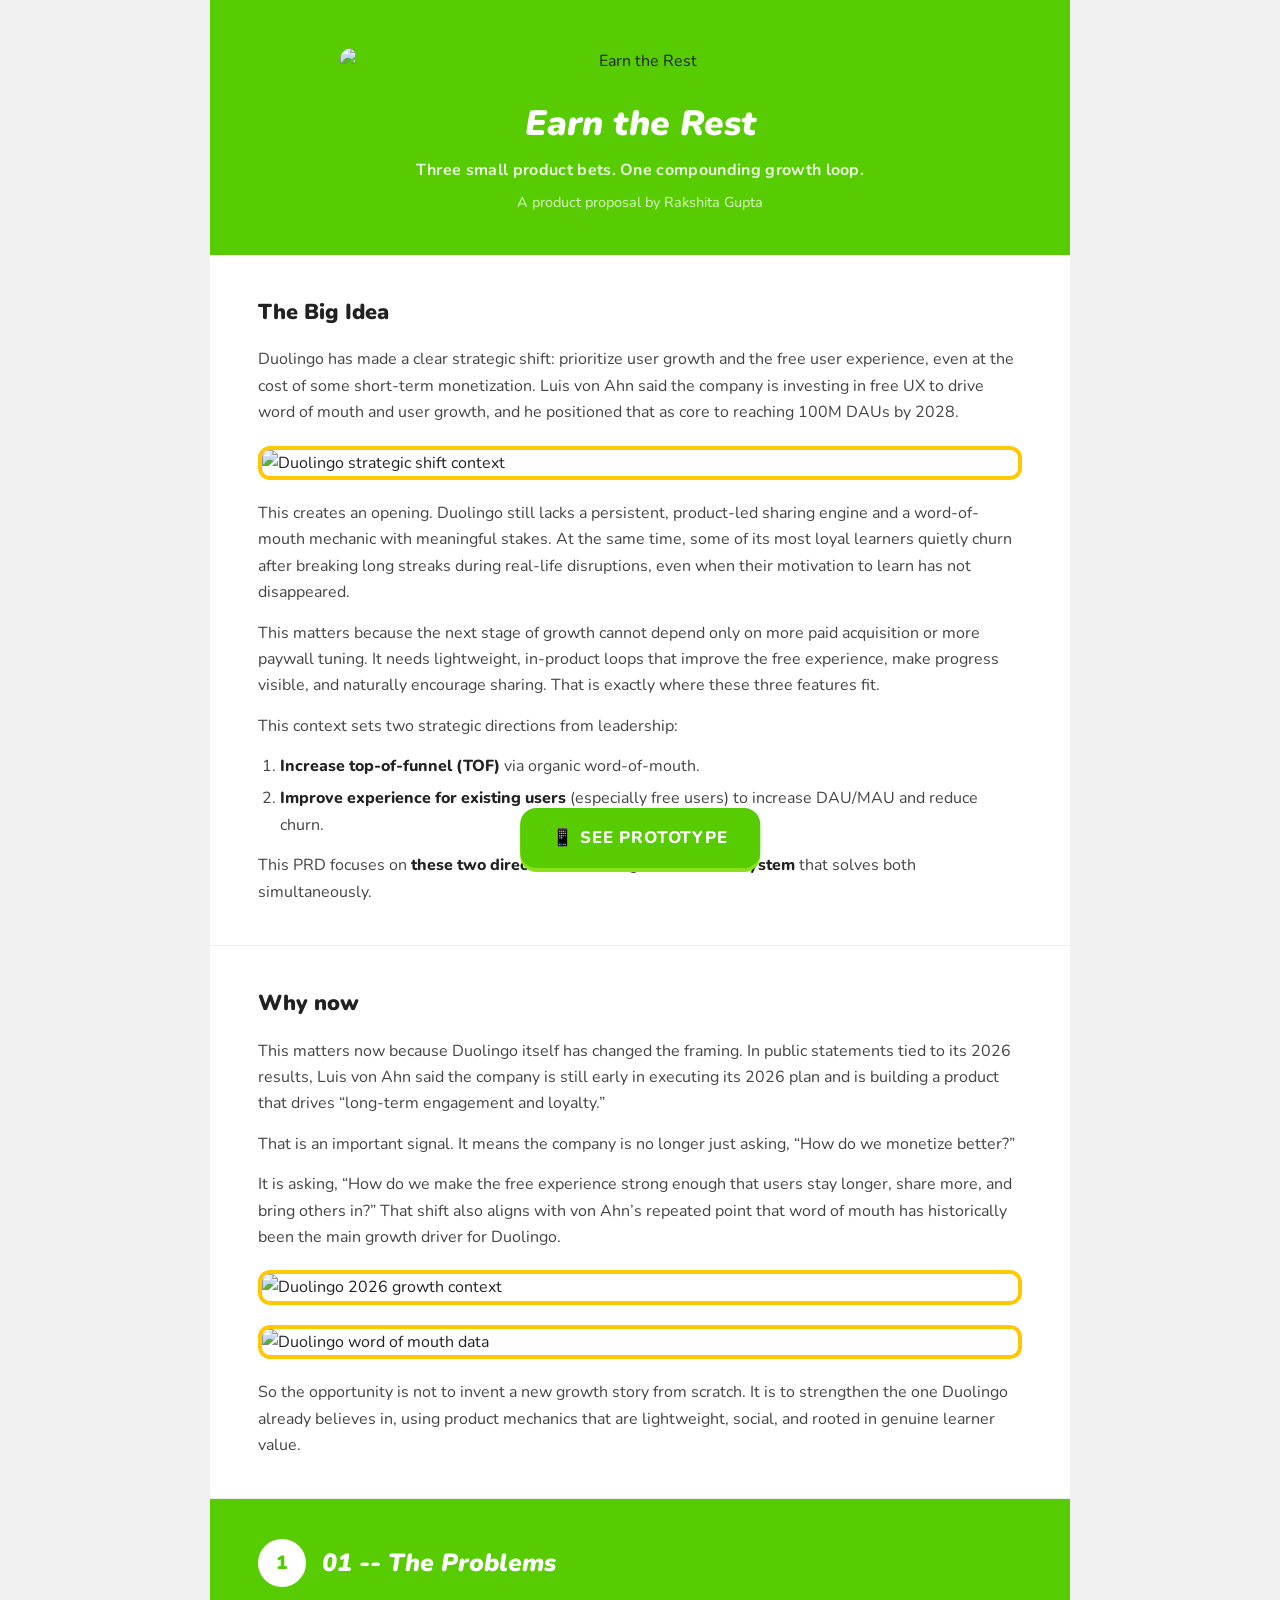
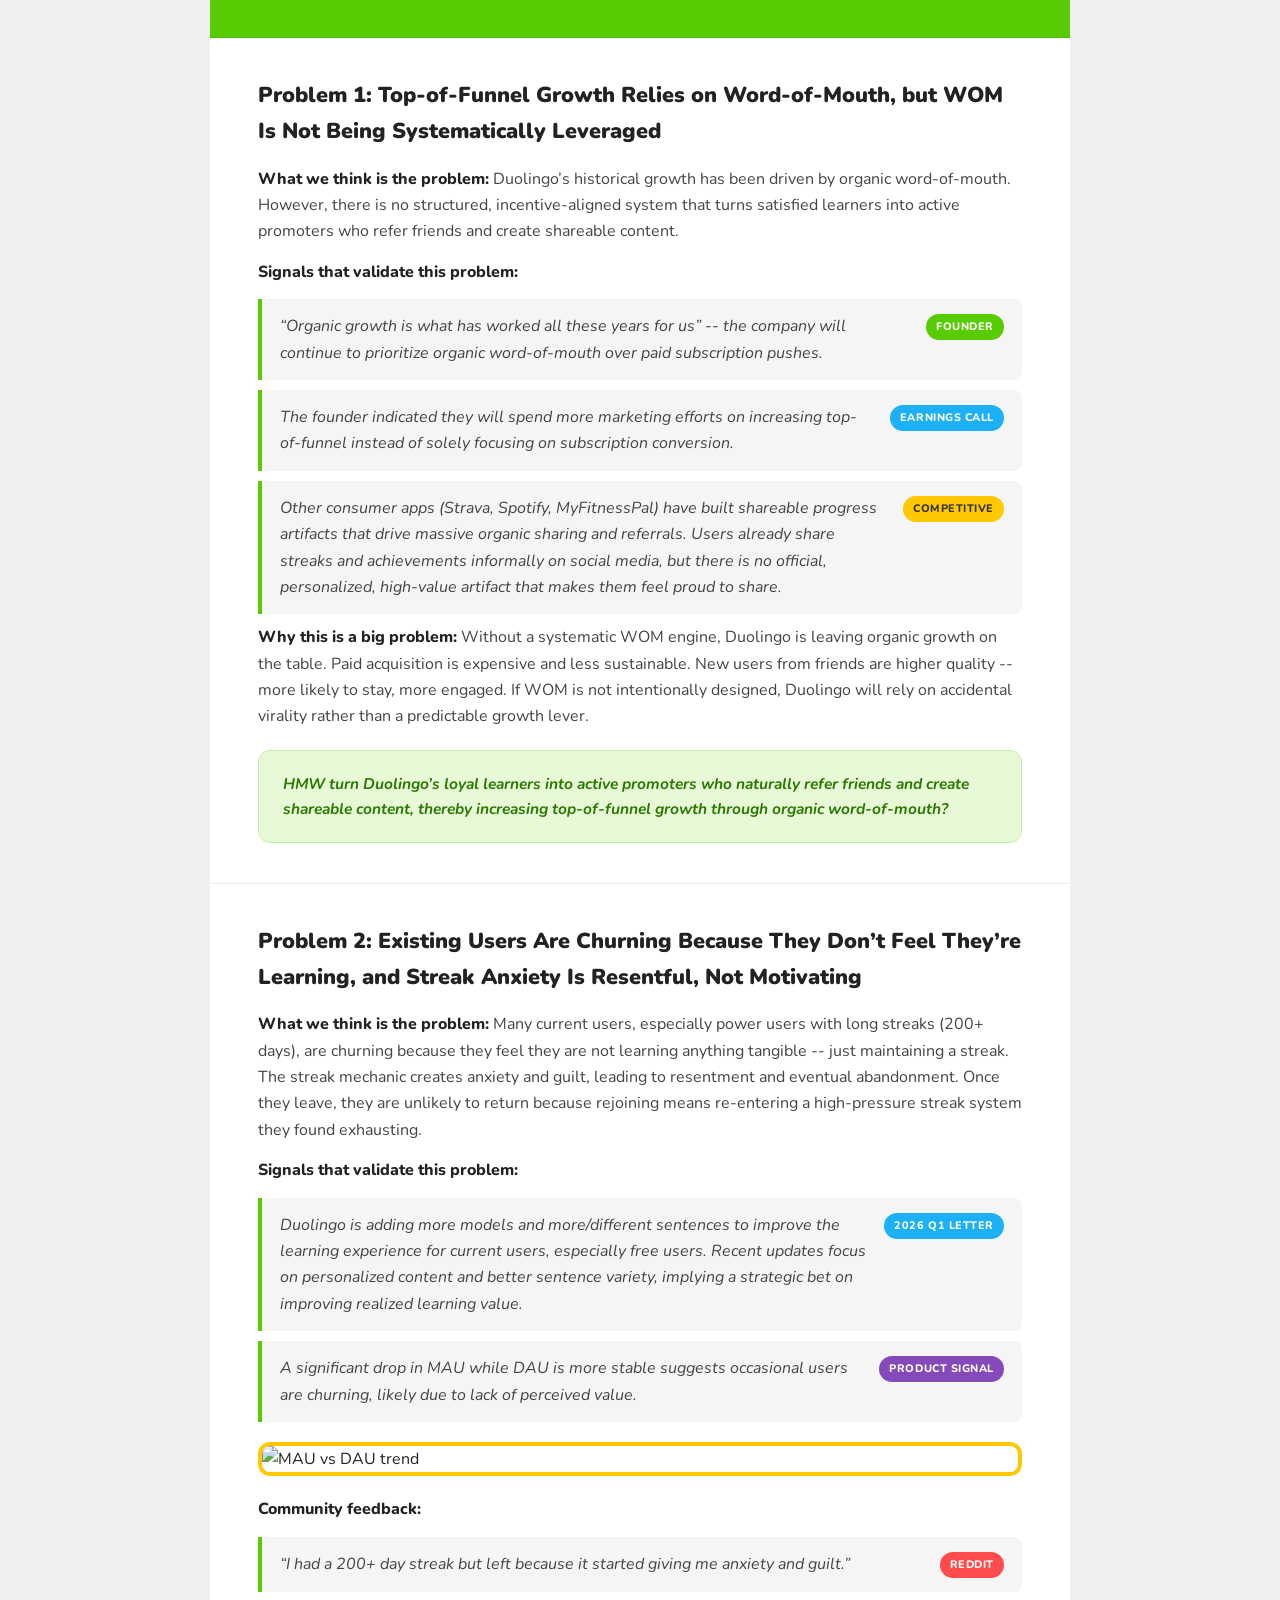
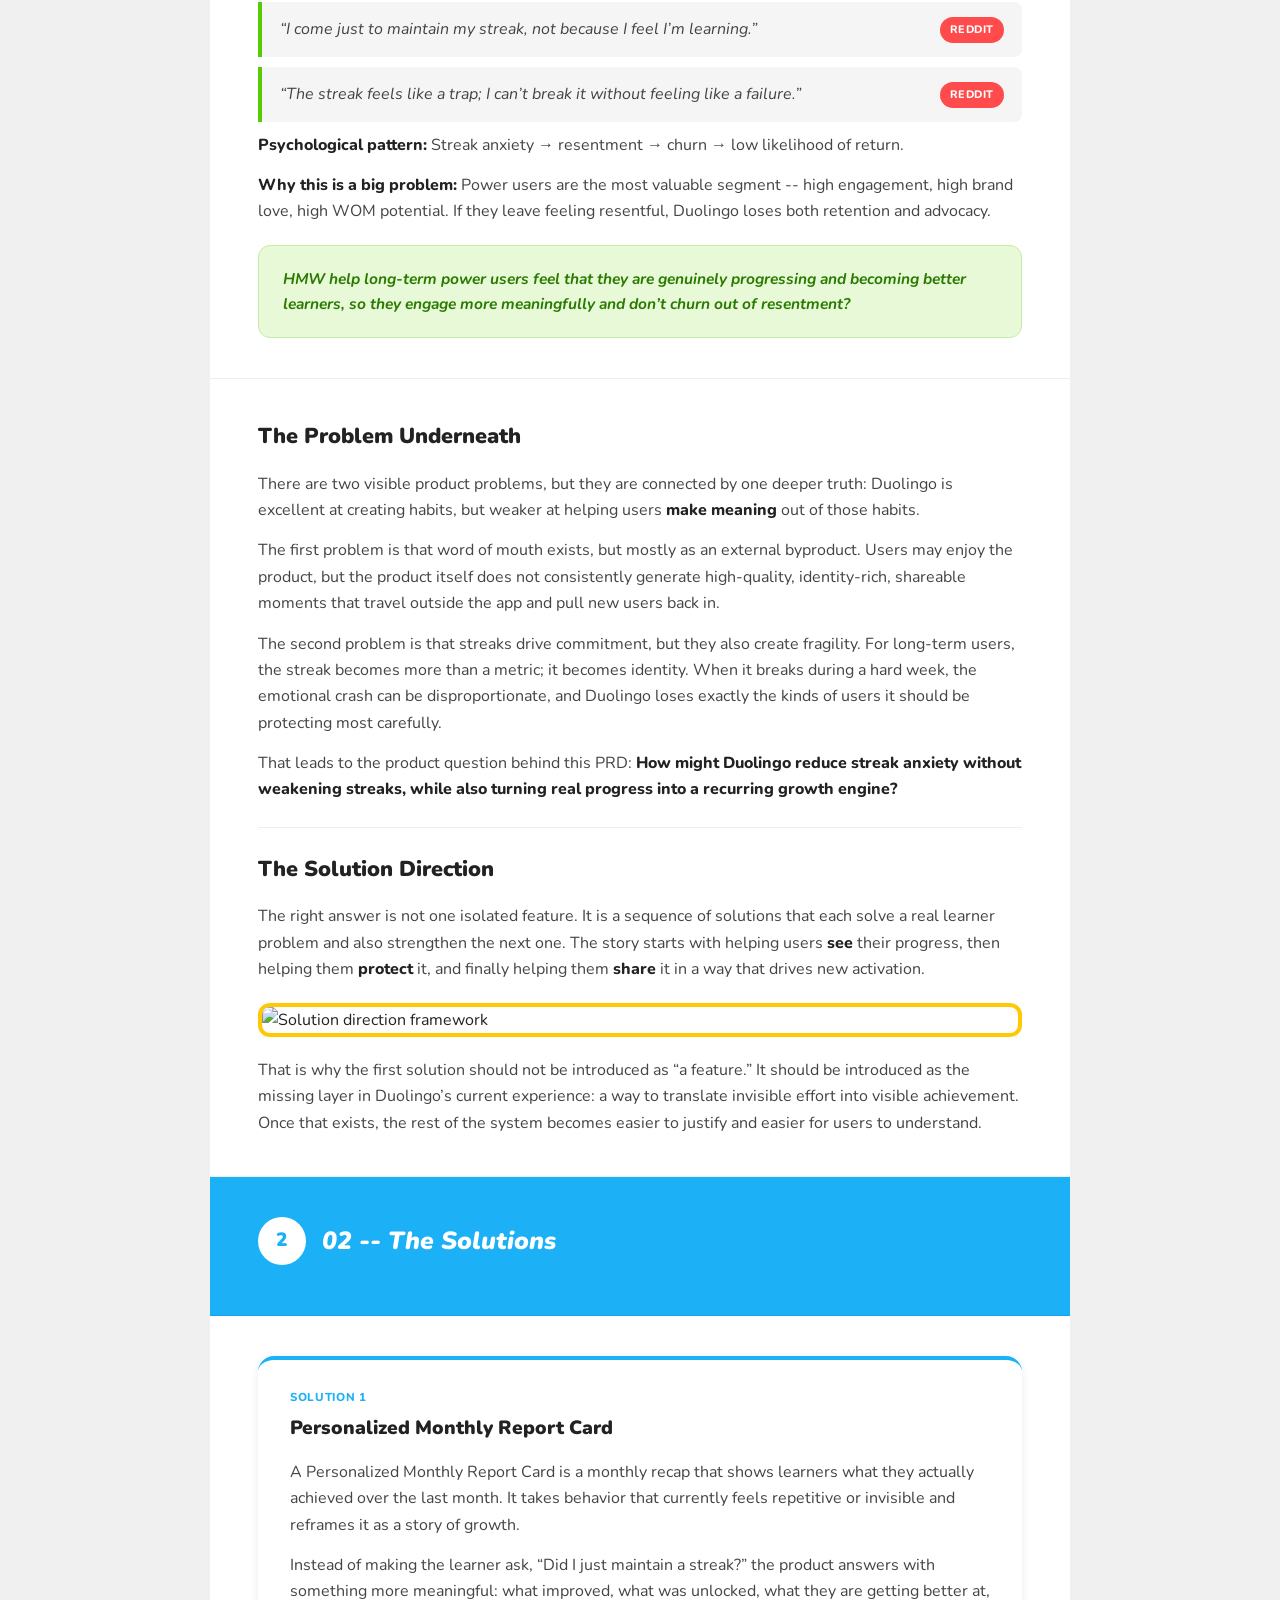
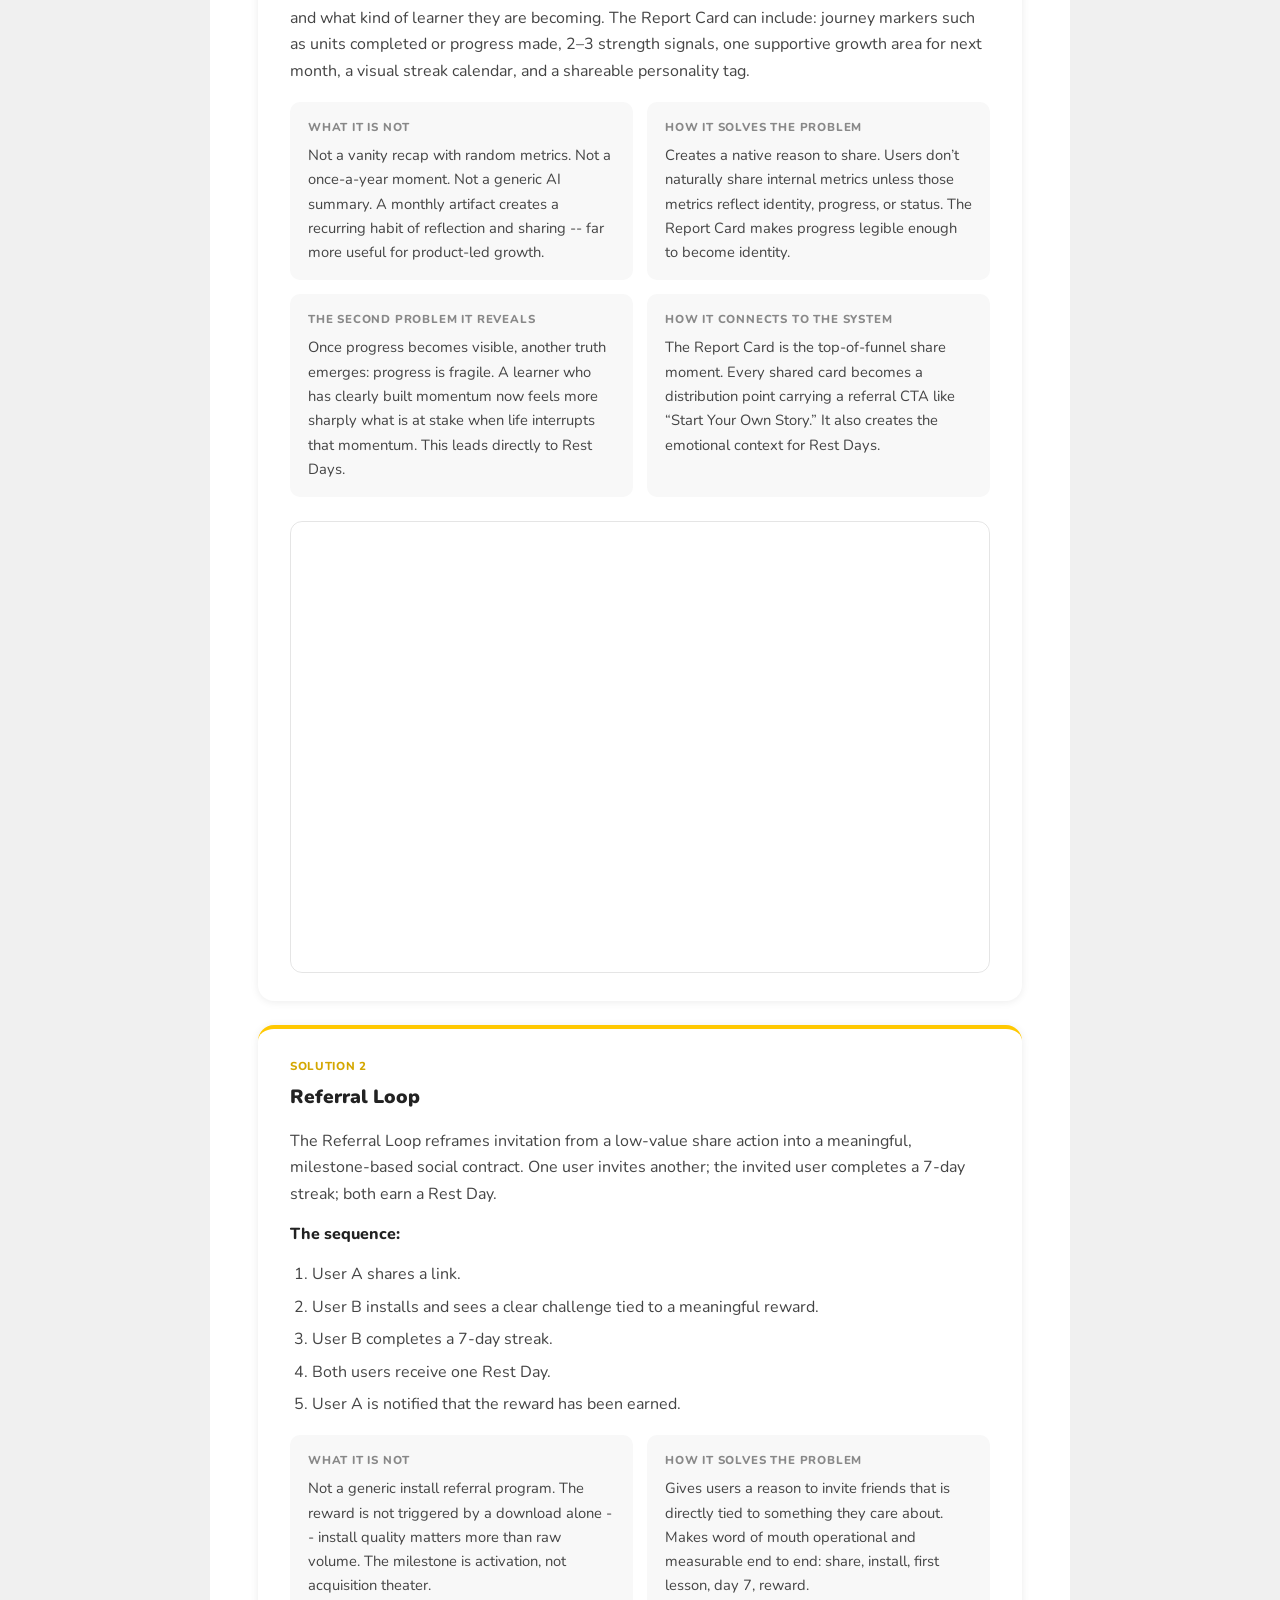
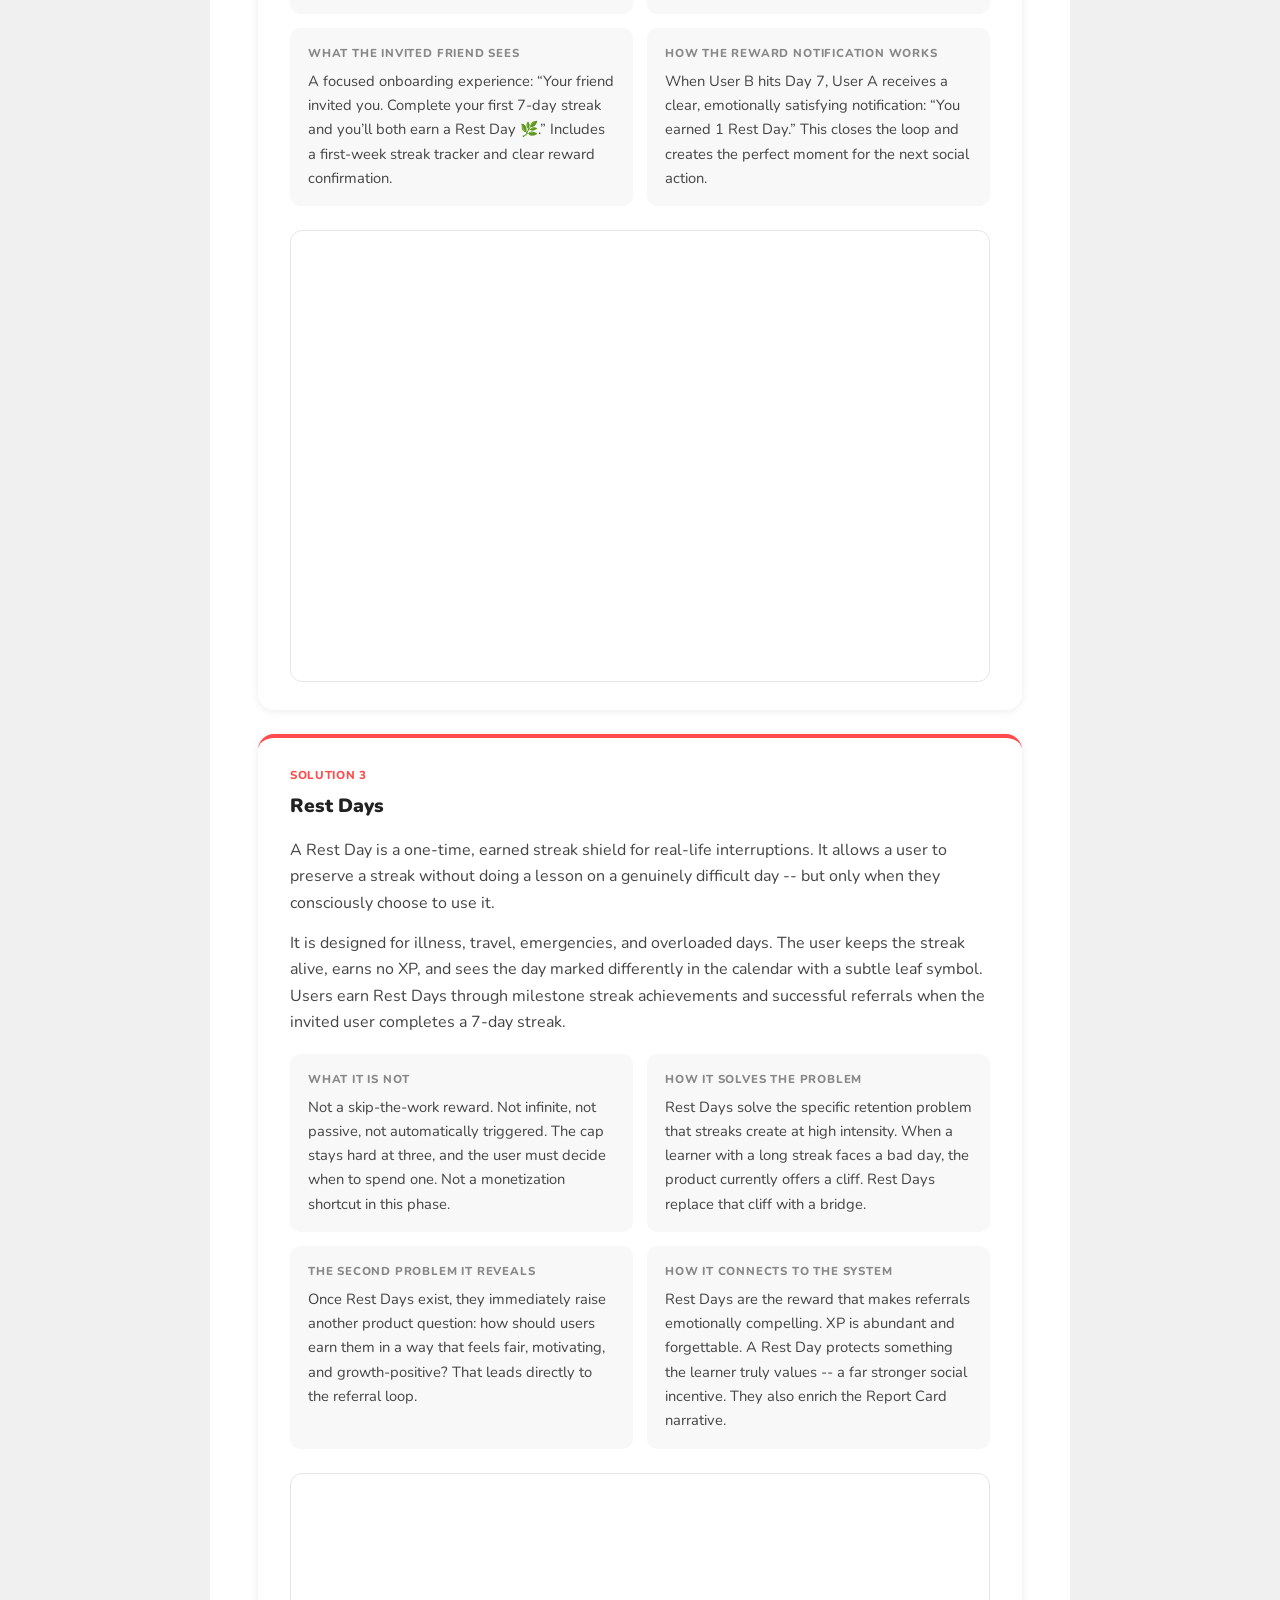
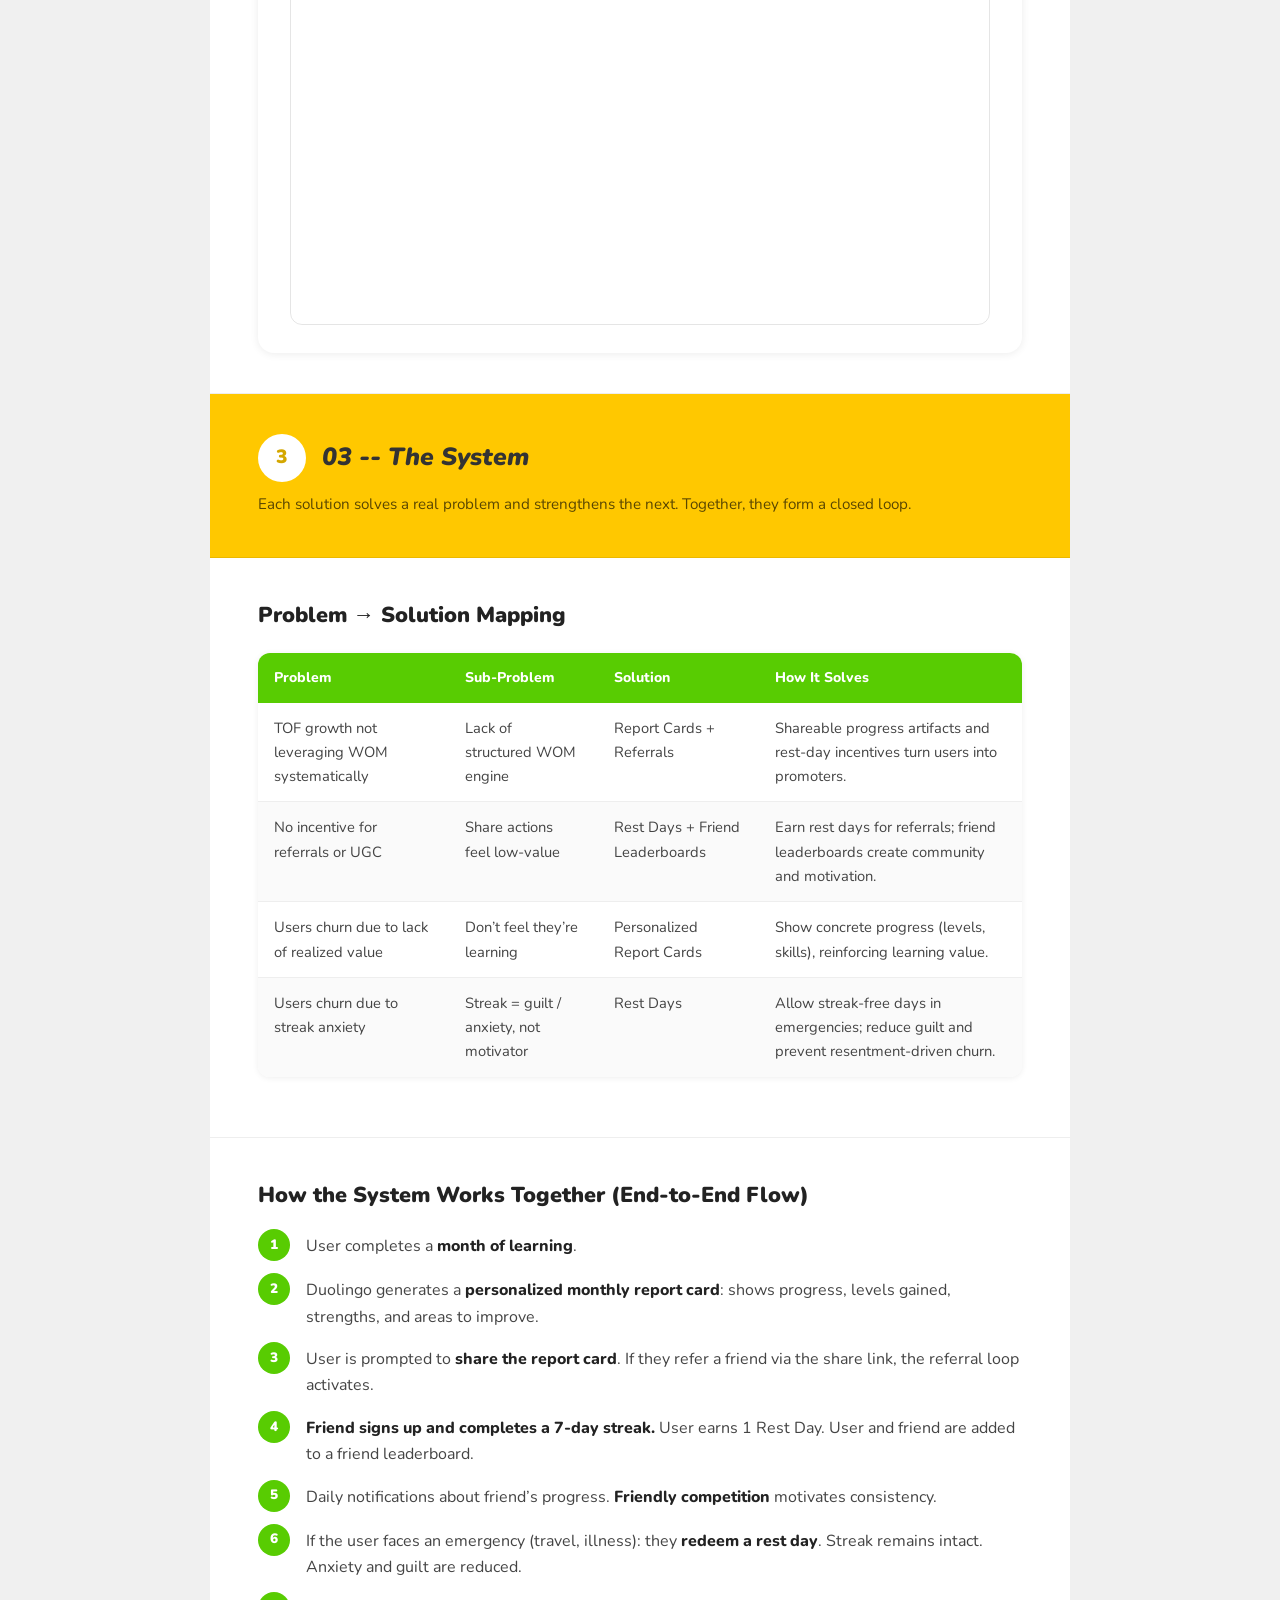
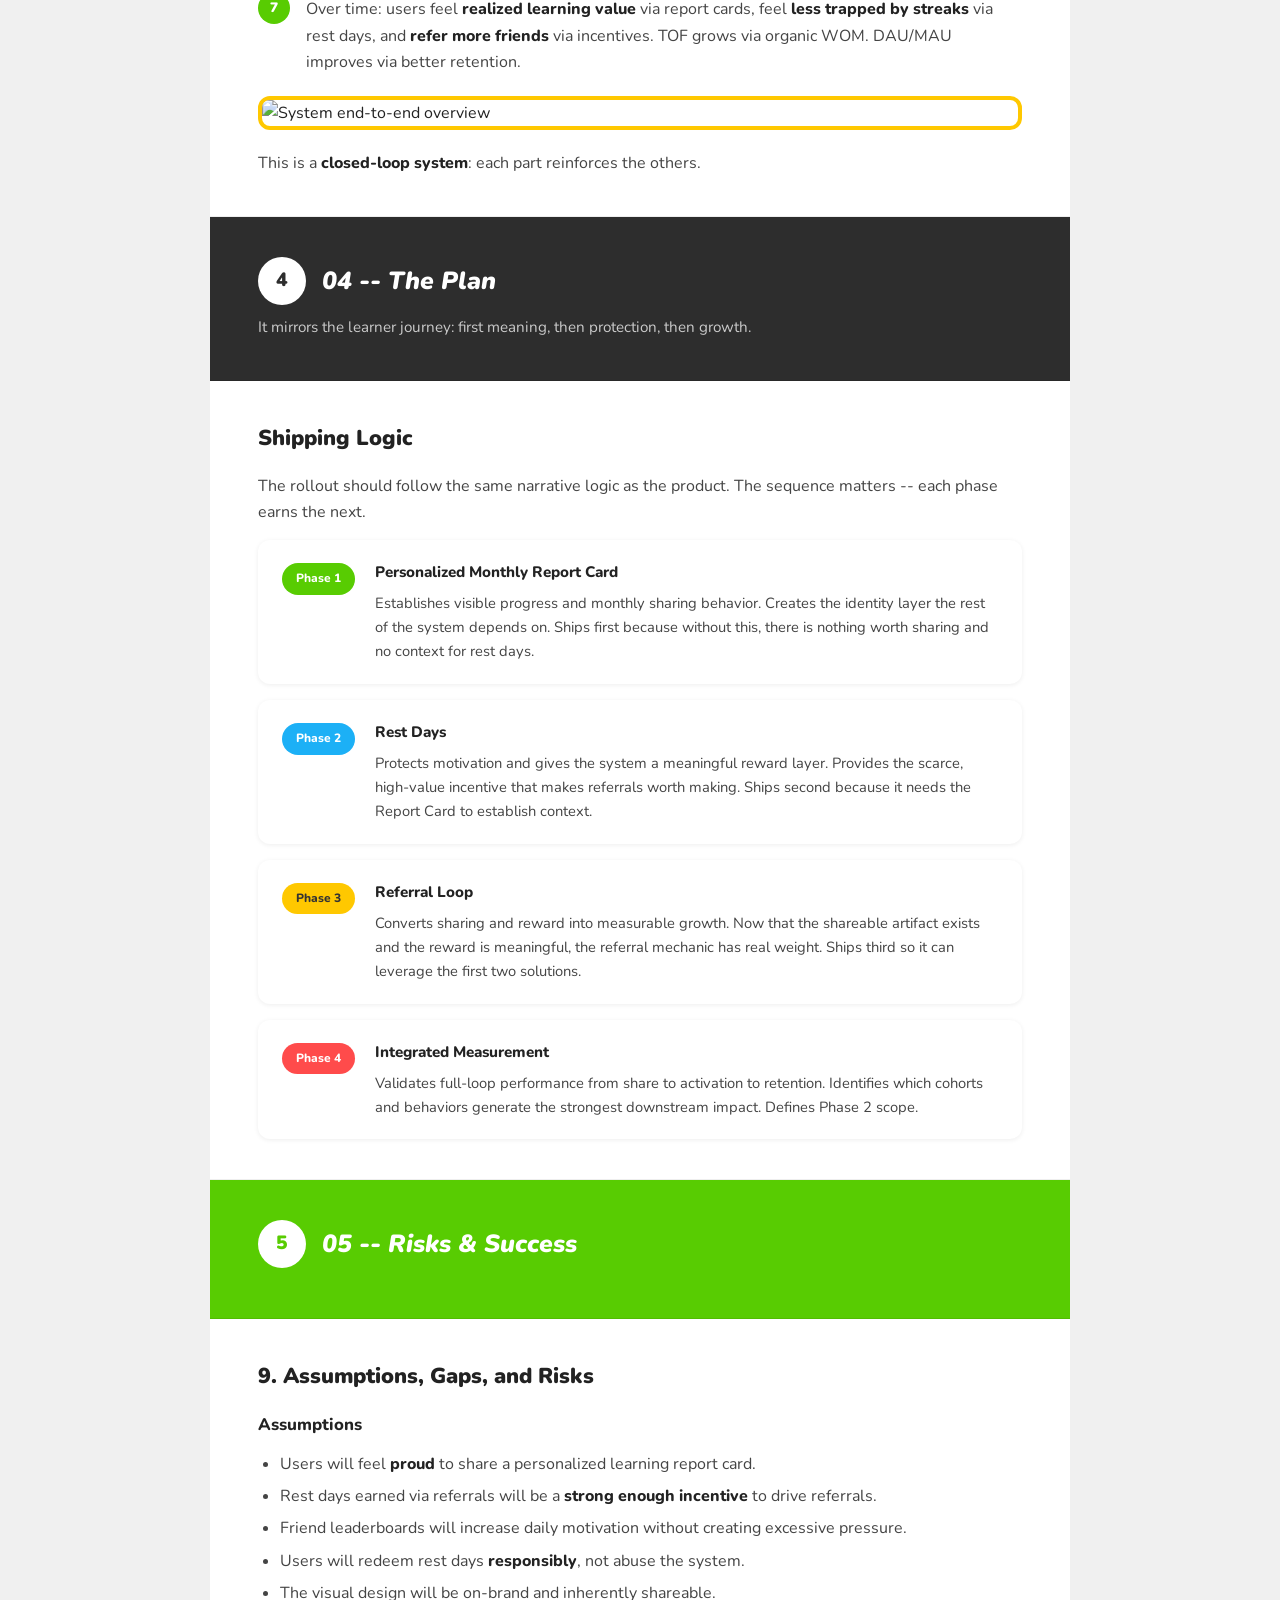
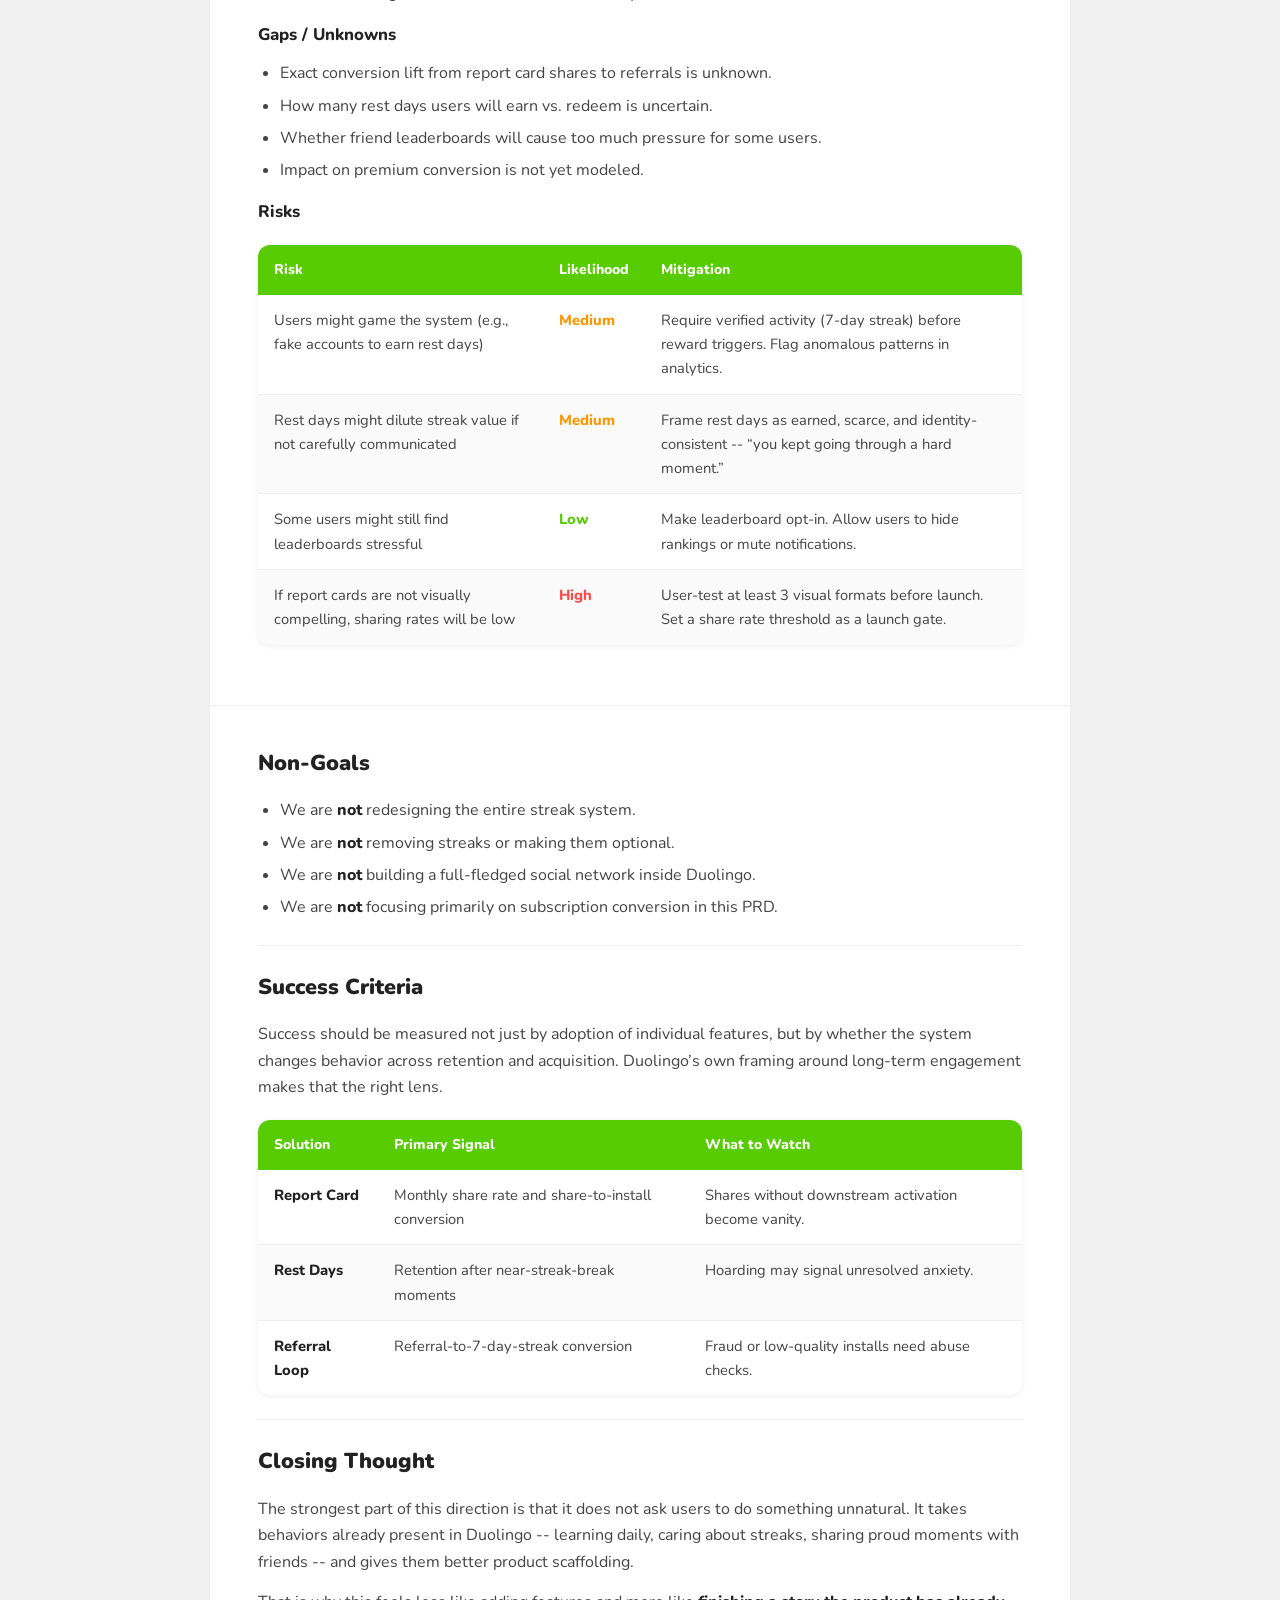
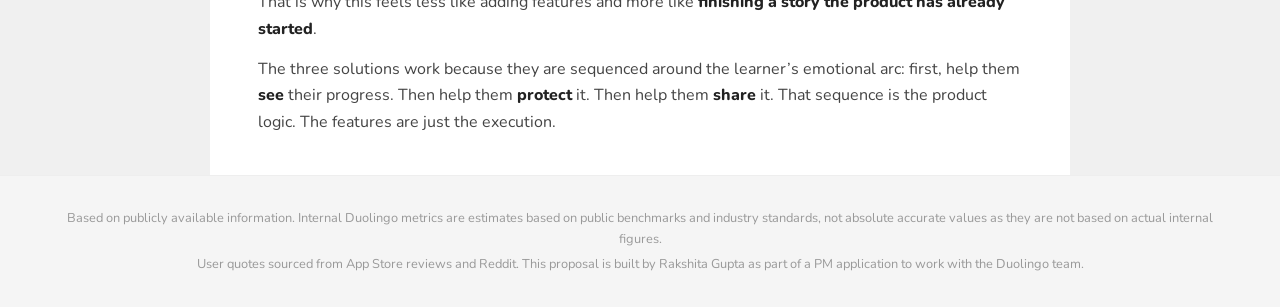
==== index.html @ 05e583e5 "Rename Index.html to index.html" ====
<!DOCTYPE html>
<html lang="en">
<head>
  <meta charset="UTF-8">
  <meta name="viewport" content="width=device-width, initial-scale=1.0">
  <title>Earn the Rest - Rakshita Gupta</title>
  <link rel="stylesheet" href="styles.css">
</head>
<body>

<div class="page">

  <!-- ============================================================
       HEADER
  ============================================================ -->
  <header class="header">
    <img src="images/image2.png" alt="Earn the Rest" class="header-banner">
    <h1>Earn the Rest</h1>
    <p class="subtitle">Three small product bets. One compounding growth loop.</p>
    <p class="byline">A product proposal by Rakshita Gupta</p>
  </header>

  <!-- ============================================================
       THE BIG IDEA
  ============================================================ -->
  <section class="section">
    <h2>The Big Idea</h2>
    <p>Duolingo has made a clear strategic shift: prioritize user growth and the free user experience, even at the cost of some short-term monetization. Luis von Ahn said the company is investing in free UX to drive word of mouth and user growth, and he positioned that as core to reaching 100M DAUs by 2028.</p>

    <img src="images/image6.png" alt="Duolingo strategic shift context" class="content-image">

    <p>This creates an opening. Duolingo still lacks a persistent, product-led sharing engine and a word-of-mouth mechanic with meaningful stakes. At the same time, some of its most loyal learners quietly churn after breaking long streaks during real-life disruptions, even when their motivation to learn has not disappeared.</p>
    <p>This matters because the next stage of growth cannot depend only on more paid acquisition or more paywall tuning. It needs lightweight, in-product loops that improve the free experience, make progress visible, and naturally encourage sharing. That is exactly where these three features fit.</p>
    <p>This context sets two strategic directions from leadership:</p>
    <ol>
      <li><strong>Increase top-of-funnel (TOF)</strong> via organic word-of-mouth.</li>
      <li><strong>Improve experience for existing users</strong> (especially free users) to increase DAU/MAU and reduce churn.</li>
    </ol>
    <p>This PRD focuses on <strong>these two directions</strong> and designs a <strong>cohesive system</strong> that solves both simultaneously.</p>
  </section>

  <!-- ============================================================
       WHY NOW
  ============================================================ -->
  <section class="section">
    <h2>Why now</h2>
    <p>This matters now because Duolingo itself has changed the framing. In public statements tied to its 2026 results, Luis von Ahn said the company is still early in executing its 2026 plan and is building a product that drives &ldquo;long-term engagement and loyalty.&rdquo;</p>
    <p>That is an important signal. It means the company is no longer just asking, &ldquo;How do we monetize better?&rdquo;</p>
    <p>It is asking, &ldquo;How do we make the free experience strong enough that users stay longer, share more, and bring others in?&rdquo; That shift also aligns with von Ahn&rsquo;s repeated point that word of mouth has historically been the main growth driver for Duolingo.</p>

    <img src="images/image4.png" alt="Duolingo 2026 growth context" class="content-image">
    <img src="images/image1.jpg" alt="Duolingo word of mouth data" class="content-image">

    <p>So the opportunity is not to invent a new growth story from scratch. It is to strengthen the one Duolingo already believes in, using product mechanics that are lightweight, social, and rooted in genuine learner value.</p>
  </section>

  <!-- ============================================================
       SECTION BAND 01 - THE PROBLEMS
  ============================================================ -->
  <div class="section-band green">
    <div class="section-band-title">
      <div class="section-num">1</div>
      <h2>01 -- The Problems</h2>
    </div>
  </div>

  <!-- Problem 1 -->
  <section class="section">
    <h2>Problem 1: Top-of-Funnel Growth Relies on Word-of-Mouth, but WOM Is Not Being Systematically Leveraged</h2>

    <p><strong>What we think is the problem:</strong> Duolingo&rsquo;s historical growth has been driven by organic word-of-mouth. However, there is no structured, incentive-aligned system that turns satisfied learners into active promoters who refer friends and create shareable content.</p>

    <p><strong>Signals that validate this problem:</strong></p>

    <div class="quote-block">
      <p>&ldquo;Organic growth is what has worked all these years for us&rdquo; -- the company will continue to prioritize organic word-of-mouth over paid subscription pushes.</p>
      <span class="source-badge founder">Founder</span>
    </div>

    <div class="quote-block">
      <p>The founder indicated they will spend more marketing efforts on increasing top-of-funnel instead of solely focusing on subscription conversion.</p>
      <span class="source-badge earnings">Earnings Call</span>
    </div>

    <div class="quote-block">
      <p>Other consumer apps (Strava, Spotify, MyFitnessPal) have built shareable progress artifacts that drive massive organic sharing and referrals. Users already share streaks and achievements informally on social media, but there is no official, personalized, high-value artifact that makes them feel proud to share.</p>
      <span class="source-badge data">Competitive</span>
    </div>

    <p><strong>Why this is a big problem:</strong> Without a systematic WOM engine, Duolingo is leaving organic growth on the table. Paid acquisition is expensive and less sustainable. New users from friends are higher quality -- more likely to stay, more engaged. If WOM is not intentionally designed, Duolingo will rely on accidental virality rather than a predictable growth lever.</p>

    <div class="hmw-box">
      <p>HMW turn Duolingo&rsquo;s loyal learners into active promoters who naturally refer friends and create shareable content, thereby increasing top-of-funnel growth through organic word-of-mouth?</p>
    </div>
  </section>

  <!-- Problem 2 -->
  <section class="section">
    <h2>Problem 2: Existing Users Are Churning Because They Don&rsquo;t Feel They&rsquo;re Learning, and Streak Anxiety Is Resentful, Not Motivating</h2>

    <p><strong>What we think is the problem:</strong> Many current users, especially power users with long streaks (200+ days), are churning because they feel they are not learning anything tangible -- just maintaining a streak. The streak mechanic creates anxiety and guilt, leading to resentment and eventual abandonment. Once they leave, they are unlikely to return because rejoining means re-entering a high-pressure streak system they found exhausting.</p>

    <p><strong>Signals that validate this problem:</strong></p>

    <div class="quote-block">
      <p>Duolingo is adding more models and more/different sentences to improve the learning experience for current users, especially free users. Recent updates focus on personalized content and better sentence variety, implying a strategic bet on improving realized learning value.</p>
      <span class="source-badge earnings">2026 Q1 Letter</span>
    </div>

    <div class="quote-block">
      <p>A significant drop in MAU while DAU is more stable suggests occasional users are churning, likely due to lack of perceived value.</p>
      <span class="source-badge signal">Product Signal</span>
    </div>

    <img src="images/image3.png" alt="MAU vs DAU trend" class="content-image">

    <p><strong>Community feedback:</strong></p>

    <div class="quote-block">
      <p>&ldquo;I had a 200+ day streak but left because it started giving me anxiety and guilt.&rdquo;</p>
      <span class="source-badge reddit">Reddit</span>
    </div>

    <div class="quote-block">
      <p>&ldquo;I come just to maintain my streak, not because I feel I&rsquo;m learning.&rdquo;</p>
      <span class="source-badge reddit">Reddit</span>
    </div>

    <div class="quote-block">
      <p>&ldquo;The streak feels like a trap; I can&rsquo;t break it without feeling like a failure.&rdquo;</p>
      <span class="source-badge reddit">Reddit</span>
    </div>

    <p><strong>Psychological pattern:</strong> Streak anxiety &rarr; resentment &rarr; churn &rarr; low likelihood of return.</p>

    <p><strong>Why this is a big problem:</strong> Power users are the most valuable segment -- high engagement, high brand love, high WOM potential. If they leave feeling resentful, Duolingo loses both retention and advocacy.</p>

    <div class="hmw-box">
      <p>HMW help long-term power users feel that they are genuinely progressing and becoming better learners, so they engage more meaningfully and don&rsquo;t churn out of resentment?</p>
    </div>
  </section>

  <!-- The Problem Underneath + Solution Direction -->
  <section class="section">
    <h2>The Problem Underneath</h2>
    <p>There are two visible product problems, but they are connected by one deeper truth: Duolingo is excellent at creating habits, but weaker at helping users <strong>make meaning</strong> out of those habits.</p>
    <p>The first problem is that word of mouth exists, but mostly as an external byproduct. Users may enjoy the product, but the product itself does not consistently generate high-quality, identity-rich, shareable moments that travel outside the app and pull new users back in.</p>
    <p>The second problem is that streaks drive commitment, but they also create fragility. For long-term users, the streak becomes more than a metric; it becomes identity. When it breaks during a hard week, the emotional crash can be disproportionate, and Duolingo loses exactly the kinds of users it should be protecting most carefully.</p>
    <p>That leads to the product question behind this PRD: <strong>How might Duolingo reduce streak anxiety without weakening streaks, while also turning real progress into a recurring growth engine?</strong></p>

    <div class="divider"></div>

    <h2>The Solution Direction</h2>
    <p>The right answer is not one isolated feature. It is a sequence of solutions that each solve a real learner problem and also strengthen the next one. The story starts with helping users <strong>see</strong> their progress, then helping them <strong>protect</strong> it, and finally helping them <strong>share</strong> it in a way that drives new activation.</p>

    <img src="images/image7.jpg" alt="Solution direction framework" class="content-image">

    <p>That is why the first solution should not be introduced as &ldquo;a feature.&rdquo; It should be introduced as the missing layer in Duolingo&rsquo;s current experience: a way to translate invisible effort into visible achievement. Once that exists, the rest of the system becomes easier to justify and easier for users to understand.</p>
  </section>

  <!-- ============================================================
       SECTION BAND 02 - THE SOLUTIONS
  ============================================================ -->
  <div class="section-band blue">
    <div class="section-band-title">
      <div class="section-num">2</div>
      <h2>02 -- The Solutions</h2>
    </div>
  </div>

  <!-- All three solutions in one white section -->
  <section class="section">

    <!-- Solution 1: Report Card -->
    <div class="solution-card blue-top">
      <p class="solution-label">Solution 1</p>
      <h3>Personalized Monthly Report Card</h3>
      <p>A Personalized Monthly Report Card is a monthly recap that shows learners what they actually achieved over the last month. It takes behavior that currently feels repetitive or invisible and reframes it as a story of growth.</p>
      <p>Instead of making the learner ask, &ldquo;Did I just maintain a streak?&rdquo; the product answers with something more meaningful: what improved, what was unlocked, what they are getting better at, and what kind of learner they are becoming. The Report Card can include: journey markers such as units completed or progress made, 2&ndash;3 strength signals, one supportive growth area for next month, a visual streak calendar, and a shareable personality tag.</p>

      <div class="solution-sub">
        <div class="sub-card">
          <h4>What it is not</h4>
          <p>Not a vanity recap with random metrics. Not a once-a-year moment. Not a generic AI summary. A monthly artifact creates a recurring habit of reflection and sharing -- far more useful for product-led growth.</p>
        </div>
        <div class="sub-card">
          <h4>How it solves the problem</h4>
          <p>Creates a native reason to share. Users don&rsquo;t naturally share internal metrics unless those metrics reflect identity, progress, or status. The Report Card makes progress legible enough to become identity.</p>
        </div>
        <div class="sub-card">
          <h4>The second problem it reveals</h4>
          <p>Once progress becomes visible, another truth emerges: progress is fragile. A learner who has clearly built momentum now feels more sharply what is at stake when life interrupts that momentum. This leads directly to Rest Days.</p>
        </div>
        <div class="sub-card">
          <h4>How it connects to the system</h4>
          <p>The Report Card is the top-of-funnel share moment. Every shared card becomes a distribution point carrying a referral CTA like &ldquo;Start Your Own Story.&rdquo; It also creates the emotional context for Rest Days.</p>
        </div>
      </div>

      <div class="figma-wrap">
        <iframe
          src="https://embed.figma.com/proto/wMuGGjtC8zzEtvblKIl3GL/Duolingo-prototype?node-id=1-104&p=f&scaling=scale-down&content-scaling=fixed&starting-point-node-id=1%3A2&show-proto-sidebar=1&page-id=0%3A1&embed-host=share"
          allowfullscreen
          title="Solution 1 Prototype: Report Card"></iframe>
      </div>
    </div>

    <!-- Solution 2: Referral Loop -->
    <div class="solution-card yellow-top">
      <p class="solution-label">Solution 2</p>
      <h3>Referral Loop</h3>
      <p>The Referral Loop reframes invitation from a low-value share action into a meaningful, milestone-based social contract. One user invites another; the invited user completes a 7-day streak; both earn a Rest Day.</p>
      <p><strong>The sequence:</strong></p>
      <ol>
        <li>User A shares a link.</li>
        <li>User B installs and sees a clear challenge tied to a meaningful reward.</li>
        <li>User B completes a 7-day streak.</li>
        <li>Both users receive one Rest Day.</li>
        <li>User A is notified that the reward has been earned.</li>
      </ol>

      <div class="solution-sub">
        <div class="sub-card">
          <h4>What it is not</h4>
          <p>Not a generic install referral program. The reward is not triggered by a download alone -- install quality matters more than raw volume. The milestone is activation, not acquisition theater.</p>
        </div>
        <div class="sub-card">
          <h4>How it solves the problem</h4>
          <p>Gives users a reason to invite friends that is directly tied to something they care about. Makes word of mouth operational and measurable end to end: share, install, first lesson, day 7, reward.</p>
        </div>
        <div class="sub-card">
          <h4>What the invited friend sees</h4>
          <p>A focused onboarding experience: &ldquo;Your friend invited you. Complete your first 7-day streak and you&rsquo;ll both earn a Rest Day &#127807;.&rdquo; Includes a first-week streak tracker and clear reward confirmation.</p>
        </div>
        <div class="sub-card">
          <h4>How the reward notification works</h4>
          <p>When User B hits Day 7, User A receives a clear, emotionally satisfying notification: &ldquo;You earned 1 Rest Day.&rdquo; This closes the loop and creates the perfect moment for the next social action.</p>
        </div>
      </div>

      <div class="figma-wrap">
        <iframe
          src="https://embed.figma.com/proto/wMuGGjtC8zzEtvblKIl3GL/Duolingo-prototype?node-id=3-151&p=f&scaling=scale-down&content-scaling=fixed&starting-point-node-id=3%3A145&show-proto-sidebar=1&page-id=0%3A1&embed-host=share"
          allowfullscreen
          title="Solution 2 Prototype: Referral Loop"></iframe>
      </div>
    </div>

    <!-- Solution 3: Rest Days -->
    <div class="solution-card red-top">
      <p class="solution-label">Solution 3</p>
      <h3>Rest Days</h3>
      <p>A Rest Day is a one-time, earned streak shield for real-life interruptions. It allows a user to preserve a streak without doing a lesson on a genuinely difficult day -- but only when they consciously choose to use it.</p>
      <p>It is designed for illness, travel, emergencies, and overloaded days. The user keeps the streak alive, earns no XP, and sees the day marked differently in the calendar with a subtle leaf symbol. Users earn Rest Days through milestone streak achievements and successful referrals when the invited user completes a 7-day streak.</p>

      <div class="solution-sub">
        <div class="sub-card">
          <h4>What it is not</h4>
          <p>Not a skip-the-work reward. Not infinite, not passive, not automatically triggered. The cap stays hard at three, and the user must decide when to spend one. Not a monetization shortcut in this phase.</p>
        </div>
        <div class="sub-card">
          <h4>How it solves the problem</h4>
          <p>Rest Days solve the specific retention problem that streaks create at high intensity. When a learner with a long streak faces a bad day, the product currently offers a cliff. Rest Days replace that cliff with a bridge.</p>
        </div>
        <div class="sub-card">
          <h4>The second problem it reveals</h4>
          <p>Once Rest Days exist, they immediately raise another product question: how should users earn them in a way that feels fair, motivating, and growth-positive? That leads directly to the referral loop.</p>
        </div>
        <div class="sub-card">
          <h4>How it connects to the system</h4>
          <p>Rest Days are the reward that makes referrals emotionally compelling. XP is abundant and forgettable. A Rest Day protects something the learner truly values -- a far stronger social incentive. They also enrich the Report Card narrative.</p>
        </div>
      </div>

      <div class="figma-wrap">
        <iframe
          src="https://embed.figma.com/proto/wMuGGjtC8zzEtvblKIl3GL/Duolingo-prototype?node-id=1-7&p=f&scaling=scale-down&content-scaling=fixed&starting-point-node-id=1%3A47&show-proto-sidebar=1&page-id=0%3A1&embed-host=share"
          allowfullscreen
          title="Solution 3 Prototype: Rest Days"></iframe>
      </div>
    </div>

  </section>

  <!-- ============================================================
       SECTION BAND 03 - THE SYSTEM
  ============================================================ -->
  <div class="section-band yellow">
    <div class="section-band-title">
      <div class="section-num">3</div>
      <h2>03 -- The System</h2>
    </div>
    <p class="band-intro">Each solution solves a real problem and strengthens the next. Together, they form a closed loop.</p>
  </div>

  <!-- Problem to Solution Mapping -->
  <section class="section">
    <h2>Problem &rarr; Solution Mapping</h2>

    <div class="table-wrap">
      <table>
        <thead>
          <tr>
            <th>Problem</th>
            <th>Sub-Problem</th>
            <th>Solution</th>
            <th>How It Solves</th>
          </tr>
        </thead>
        <tbody>
          <tr>
            <td>TOF growth not leveraging WOM systematically</td>
            <td>Lack of structured WOM engine</td>
            <td>Report Cards + Referrals</td>
            <td>Shareable progress artifacts and rest-day incentives turn users into promoters.</td>
          </tr>
          <tr>
            <td>No incentive for referrals or UGC</td>
            <td>Share actions feel low-value</td>
            <td>Rest Days + Friend Leaderboards</td>
            <td>Earn rest days for referrals; friend leaderboards create community and motivation.</td>
          </tr>
          <tr>
            <td>Users churn due to lack of realized value</td>
            <td>Don&rsquo;t feel they&rsquo;re learning</td>
            <td>Personalized Report Cards</td>
            <td>Show concrete progress (levels, skills), reinforcing learning value.</td>
          </tr>
          <tr>
            <td>Users churn due to streak anxiety</td>
            <td>Streak = guilt / anxiety, not motivator</td>
            <td>Rest Days</td>
            <td>Allow streak-free days in emergencies; reduce guilt and prevent resentment-driven churn.</td>
          </tr>
        </tbody>
      </table>
    </div>
  </section>

  <!-- End-to-End Flow -->
  <section class="section">
    <h2>How the System Works Together (End-to-End Flow)</h2>

    <div class="flow-steps">
      <div class="flow-step">
        <div class="flow-num">1</div>
        <p>User completes a <strong>month of learning</strong>.</p>
      </div>
      <div class="flow-step">
        <div class="flow-num">2</div>
        <p>Duolingo generates a <strong>personalized monthly report card</strong>: shows progress, levels gained, strengths, and areas to improve.</p>
      </div>
      <div class="flow-step">
        <div class="flow-num">3</div>
        <p>User is prompted to <strong>share the report card</strong>. If they refer a friend via the share link, the referral loop activates.</p>
      </div>
      <div class="flow-step">
        <div class="flow-num">4</div>
        <p><strong>Friend signs up and completes a 7-day streak.</strong> User earns 1 Rest Day. User and friend are added to a friend leaderboard.</p>
      </div>
      <div class="flow-step">
        <div class="flow-num">5</div>
        <p>Daily notifications about friend&rsquo;s progress. <strong>Friendly competition</strong> motivates consistency.</p>
      </div>
      <div class="flow-step">
        <div class="flow-num">6</div>
        <p>If the user faces an emergency (travel, illness): they <strong>redeem a rest day</strong>. Streak remains intact. Anxiety and guilt are reduced.</p>
      </div>
      <div class="flow-step">
        <div class="flow-num">7</div>
        <p>Over time: users feel <strong>realized learning value</strong> via report cards, feel <strong>less trapped by streaks</strong> via rest days, and <strong>refer more friends</strong> via incentives. TOF grows via organic WOM. DAU/MAU improves via better retention.</p>
      </div>
    </div>

    <img src="images/image5.jpg" alt="System end-to-end overview" class="content-image">

    <p>This is a <strong>closed-loop system</strong>: each part reinforces the others.</p>
  </section>

  <!-- ============================================================
       SECTION BAND 04 - THE PLAN
  ============================================================ -->
  <div class="section-band dark">
    <div class="section-band-title">
      <div class="section-num">4</div>
      <h2>04 -- The Plan</h2>
    </div>
    <p class="band-intro">It mirrors the learner journey: first meaning, then protection, then growth.</p>
  </div>

  <!-- Shipping Logic -->
  <section class="section">
    <h2>Shipping Logic</h2>
    <p>The rollout should follow the same narrative logic as the product. The sequence matters -- each phase earns the next.</p>

    <div class="phase-list">
      <div class="phase-item">
        <span class="phase-pill p1">Phase 1</span>
        <div class="phase-content">
          <h4>Personalized Monthly Report Card</h4>
          <p>Establishes visible progress and monthly sharing behavior. Creates the identity layer the rest of the system depends on. Ships first because without this, there is nothing worth sharing and no context for rest days.</p>
        </div>
      </div>
      <div class="phase-item">
        <span class="phase-pill p2">Phase 2</span>
        <div class="phase-content">
          <h4>Rest Days</h4>
          <p>Protects motivation and gives the system a meaningful reward layer. Provides the scarce, high-value incentive that makes referrals worth making. Ships second because it needs the Report Card to establish context.</p>
        </div>
      </div>
      <div class="phase-item">
        <span class="phase-pill p3">Phase 3</span>
        <div class="phase-content">
          <h4>Referral Loop</h4>
          <p>Converts sharing and reward into measurable growth. Now that the shareable artifact exists and the reward is meaningful, the referral mechanic has real weight. Ships third so it can leverage the first two solutions.</p>
        </div>
      </div>
      <div class="phase-item">
        <span class="phase-pill p4">Phase 4</span>
        <div class="phase-content">
          <h4>Integrated Measurement</h4>
          <p>Validates full-loop performance from share to activation to retention. Identifies which cohorts and behaviors generate the strongest downstream impact. Defines Phase 2 scope.</p>
        </div>
      </div>
    </div>
  </section>

  <!-- ============================================================
       SECTION BAND 05 - RISKS & SUCCESS
  ============================================================ -->
  <div class="section-band green">
    <div class="section-band-title">
      <div class="section-num">5</div>
      <h2>05 -- Risks &amp; Success</h2>
    </div>
  </div>

  <!-- Assumptions + Gaps + Risks -->
  <section class="section">
    <h2>9. Assumptions, Gaps, and Risks</h2>

    <h3>Assumptions</h3>
    <ul>
      <li>Users will feel <strong>proud</strong> to share a personalized learning report card.</li>
      <li>Rest days earned via referrals will be a <strong>strong enough incentive</strong> to drive referrals.</li>
      <li>Friend leaderboards will increase daily motivation without creating excessive pressure.</li>
      <li>Users will redeem rest days <strong>responsibly</strong>, not abuse the system.</li>
      <li>The visual design will be on-brand and inherently shareable.</li>
    </ul>

    <h3>Gaps / Unknowns</h3>
    <ul>
      <li>Exact conversion lift from report card shares to referrals is unknown.</li>
      <li>How many rest days users will earn vs. redeem is uncertain.</li>
      <li>Whether friend leaderboards will cause too much pressure for some users.</li>
      <li>Impact on premium conversion is not yet modeled.</li>
    </ul>

    <h3>Risks</h3>
    <div class="table-wrap">
      <table>
        <thead>
          <tr>
            <th>Risk</th>
            <th>Likelihood</th>
            <th>Mitigation</th>
          </tr>
        </thead>
        <tbody>
          <tr>
            <td>Users might game the system (e.g., fake accounts to earn rest days)</td>
            <td><span class="risk-medium">Medium</span></td>
            <td>Require verified activity (7-day streak) before reward triggers. Flag anomalous patterns in analytics.</td>
          </tr>
          <tr>
            <td>Rest days might dilute streak value if not carefully communicated</td>
            <td><span class="risk-medium">Medium</span></td>
            <td>Frame rest days as earned, scarce, and identity-consistent -- &ldquo;you kept going through a hard moment.&rdquo;</td>
          </tr>
          <tr>
            <td>Some users might still find leaderboards stressful</td>
            <td><span class="risk-low">Low</span></td>
            <td>Make leaderboard opt-in. Allow users to hide rankings or mute notifications.</td>
          </tr>
          <tr>
            <td>If report cards are not visually compelling, sharing rates will be low</td>
            <td><span class="risk-high">High</span></td>
            <td>User-test at least 3 visual formats before launch. Set a share rate threshold as a launch gate.</td>
          </tr>
        </tbody>
      </table>
    </div>
  </section>

  <!-- Non-Goals + Success + Closing -->
  <section class="section">
    <h2>Non-Goals</h2>
    <ul>
      <li>We are <strong>not</strong> redesigning the entire streak system.</li>
      <li>We are <strong>not</strong> removing streaks or making them optional.</li>
      <li>We are <strong>not</strong> building a full-fledged social network inside Duolingo.</li>
      <li>We are <strong>not</strong> focusing primarily on subscription conversion in this PRD.</li>
    </ul>

    <div class="divider"></div>

    <h2>Success Criteria</h2>
    <p>Success should be measured not just by adoption of individual features, but by whether the system changes behavior across retention and acquisition. Duolingo&rsquo;s own framing around long-term engagement makes that the right lens.</p>

    <div class="table-wrap">
      <table>
        <thead>
          <tr>
            <th>Solution</th>
            <th>Primary Signal</th>
            <th>What to Watch</th>
          </tr>
        </thead>
        <tbody>
          <tr>
            <td><strong>Report Card</strong></td>
            <td>Monthly share rate and share-to-install conversion</td>
            <td>Shares without downstream activation become vanity.</td>
          </tr>
          <tr>
            <td><strong>Rest Days</strong></td>
            <td>Retention after near-streak-break moments</td>
            <td>Hoarding may signal unresolved anxiety.</td>
          </tr>
          <tr>
            <td><strong>Referral Loop</strong></td>
            <td>Referral-to-7-day-streak conversion</td>
            <td>Fraud or low-quality installs need abuse checks.</td>
          </tr>
        </tbody>
      </table>
    </div>

    <div class="divider"></div>

    <h2>Closing Thought</h2>
    <p>The strongest part of this direction is that it does not ask users to do something unnatural. It takes behaviors already present in Duolingo -- learning daily, caring about streaks, sharing proud moments with friends -- and gives them better product scaffolding.</p>
    <p>That is why this feels less like adding features and more like <strong>finishing a story the product has already started</strong>.</p>
    <p>The three solutions work because they are sequenced around the learner&rsquo;s emotional arc: first, help them <strong>see</strong> their progress. Then help them <strong>protect</strong> it. Then help them <strong>share</strong> it. That sequence is the product logic. The features are just the execution.</p>
  </section>

</div><!-- end .page -->

<!-- Footer -->
<footer class="footer">
  <p>Based on publicly available information. Internal Duolingo metrics are estimates based on public benchmarks and industry standards, not absolute accurate values as they are not based on actual internal figures.</p>
  <p>User quotes sourced from App Store reviews and Reddit. This proposal is built by Rakshita Gupta as part of a PM application to work with the Duolingo team.</p>
</footer>

<!-- Floating CTA -->
<div class="fab-container">
  <a href="https://embed.figma.com/proto/wMuGGjtC8zzEtvblKIl3GL/Duolingo-prototype?node-id=1-104&p=f&scaling=scale-down&content-scaling=fixed&starting-point-node-id=1%3A2&show-proto-sidebar=1&page-id=0%3A1&embed-host=share"
     target="_blank"
     rel="noopener noreferrer"
     class="duo-fab">
    &#128241; SEE PROTOTYPE
  </a>
</div>

</body>
</html>
---- styles.css ----
/* ============================================================
   EARN THE REST — Duolingo PRD
   Visual format: duolingoproject.rakshitagupta.com
   ============================================================ */

@import url('https://fonts.googleapis.com/css2?family=Nunito:ital,wght@0,400;0,600;0,700;0,800;0,900;1,700;1,800;1,900&display=swap');

/* ---- Reset ---- */
*, ::before, ::after {
  box-sizing: border-box;
  margin: 0;
  padding: 0;
}

/* ---- Base ---- */
body {
  font-family: 'Nunito', sans-serif;
  background: #f0f0f0;
  color: #222222;
  font-size: 16px;
  line-height: 1.65;
}

/* ---- Page Wrapper ---- */
.page {
  max-width: 860px;
  margin: 0 auto;
  background: #ffffff;
}

/* ---- Header ---- */
.header {
  background: #58cc02;
  padding: 48px 48px 40px;
  text-align: center;
}

.header-banner {
  width: 100%;
  max-width: 600px;
  border-radius: 12px;
  margin: 0 auto 28px;
  display: block;
}

.header h1 {
  font-size: 2.2rem;
  font-weight: 900;
  font-style: italic;
  color: #ffffff;
  line-height: 1.2;
  margin-bottom: 12px;
}

.header .subtitle {
  font-size: 1rem;
  font-weight: 700;
  color: rgba(255, 255, 255, 0.88);
  letter-spacing: 0.02em;
  margin-bottom: 8px;
}

.header .byline {
  font-size: 0.9rem;
  font-weight: 500;
  color: rgba(255, 255, 255, 0.72);
}

/* ---- Regular Section (white background) ---- */
.section {
  padding: 40px 48px;
  border-bottom: 1px solid #eeeeee;
}

.section:last-of-type {
  border-bottom: none;
}

/* ---- Section Bands (numbered chapter headers) ---- */
.section-band {
  padding: 40px 48px;
  border-bottom: 1px solid rgba(0, 0, 0, 0.08);
}

.section-band.green  { background: #58cc02; }
.section-band.blue   { background: #1cb0f6; }
.section-band.yellow { background: #ffc800; }
.section-band.dark   { background: #2d2d2d; }

.section-band-title {
  display: flex;
  align-items: center;
  gap: 16px;
  margin-bottom: 10px;
}

.section-num {
  width: 48px;
  height: 48px;
  border-radius: 50%;
  background: #ffffff;
  display: flex;
  align-items: center;
  justify-content: center;
  font-weight: 900;
  font-size: 1.2rem;
  flex-shrink: 0;
}

.section-band.green  .section-num { color: #58cc02; }
.section-band.blue   .section-num { color: #1cb0f6; }
.section-band.yellow .section-num { color: #d4a700; }
.section-band.dark   .section-num { color: #2d2d2d; }

.section-band h2 {
  font-size: 1.55rem;
  font-weight: 900;
  font-style: italic;
  color: #ffffff;
  margin-bottom: 0;
}

.section-band.yellow h2 { color: #333333; }

.section-band .band-intro {
  font-size: 0.95rem;
  color: rgba(255, 255, 255, 0.88);
  margin-top: 4px;
}

.section-band.yellow .band-intro { color: rgba(0, 0, 0, 0.65); }
.section-band.dark   .band-intro { color: rgba(255, 255, 255, 0.75); }

/* ---- Typography ---- */
h2 {
  font-size: 1.35rem;
  font-weight: 900;
  color: #222222;
  margin-bottom: 16px;
}

h3 {
  font-size: 1.05rem;
  font-weight: 800;
  color: #222222;
  margin-bottom: 10px;
}

h4 {
  font-size: 0.72rem;
  font-weight: 800;
  color: #888888;
  text-transform: uppercase;
  letter-spacing: 0.07em;
  margin-bottom: 8px;
}

p {
  color: #444444;
  margin-bottom: 14px;
}

p:last-child {
  margin-bottom: 0;
}

strong {
  font-weight: 800;
  color: #222222;
}

a {
  color: #1cb0f6;
  text-decoration: none;
}

a:hover {
  text-decoration: underline;
}

ul, ol {
  margin: 12px 0 14px 22px;
}

li {
  color: #444444;
  margin-bottom: 6px;
}

li strong {
  color: #222222;
}

/* ---- Quote Blocks ---- */
.quote-block {
  border-left: 4px solid #58cc02;
  background: #f5f5f5;
  padding: 14px 18px;
  margin: 10px 0;
  border-radius: 0 8px 8px 0;
  display: flex;
  justify-content: space-between;
  align-items: flex-start;
  gap: 16px;
}

.quote-block p {
  font-style: italic;
  color: #444444;
  margin-bottom: 0;
  flex: 1;
}

.quote-block .source-tag {
  font-style: normal;
  font-size: 0.75rem;
  color: #888;
  margin-top: 4px;
  white-space: nowrap;
}

/* ---- Source Badges ---- */
.source-badge {
  display: inline-block;
  font-size: 0.68rem;
  font-weight: 800;
  text-transform: uppercase;
  letter-spacing: 0.05em;
  padding: 4px 10px;
  border-radius: 20px;
  white-space: nowrap;
  flex-shrink: 0;
  margin-top: 1px;
}

.source-badge.founder  { background: #58cc02; color: #ffffff; }
.source-badge.earnings { background: #1cb0f6; color: #ffffff; }
.source-badge.reddit   { background: #ff4b4b; color: #ffffff; }
.source-badge.data     { background: #ffc800; color: #333333; }
.source-badge.signal   { background: #8549ba; color: #ffffff; }
.source-badge.community{ background: #ff9600; color: #ffffff; }

/* ---- HMW Box ---- */
.hmw-box {
  background: #e8f9d7;
  border: 1px solid #c5eea5;
  border-radius: 12px;
  padding: 20px 24px;
  margin: 20px 0 0;
}

.hmw-box p {
  color: #2a7a00;
  font-style: italic;
  font-weight: 700;
  font-size: 0.97rem;
  margin-bottom: 0;
}

/* ---- Two-Column Card Grid ---- */
.card-grid {
  display: grid;
  grid-template-columns: 1fr 1fr;
  gap: 16px;
  margin-top: 16px;
}

.card {
  background: #f8f8f8;
  border-radius: 12px;
  padding: 20px 24px;
  border: 1px solid #eeeeee;
}

/* ---- Solution Cards (colored top border) ---- */
.solution-card {
  background: #ffffff;
  border-radius: 16px;
  padding: 28px 32px;
  margin: 0 0 24px;
  box-shadow: 0 1px 8px rgba(0, 0, 0, 0.08);
}

.solution-card:last-child {
  margin-bottom: 0;
}

.solution-card.blue-top   { border-top: 4px solid #1cb0f6; }
.solution-card.yellow-top { border-top: 4px solid #ffc800; }
.solution-card.red-top    { border-top: 4px solid #ff4b4b; }

.solution-label {
  font-size: 0.72rem;
  font-weight: 800;
  text-transform: uppercase;
  letter-spacing: 0.06em;
  margin-bottom: 6px;
}

.solution-card.blue-top   .solution-label { color: #1cb0f6; }
.solution-card.yellow-top .solution-label { color: #d4a700; }
.solution-card.red-top    .solution-label { color: #ff4b4b; }

.solution-card h3 {
  font-size: 1.2rem;
  font-weight: 900;
  margin-bottom: 14px;
}

.solution-sub {
  display: grid;
  grid-template-columns: 1fr 1fr;
  gap: 14px;
  margin-top: 18px;
}

.sub-card {
  background: #f8f8f8;
  border-radius: 10px;
  padding: 16px 18px;
}

.sub-card h4 {
  margin-bottom: 6px;
}

.sub-card p {
  font-size: 0.92rem;
  margin-bottom: 0;
}

.sub-card.full-width {
  grid-column: 1 / -1;
}

/* ---- Figma Embed ---- */
.figma-wrap {
  margin-top: 24px;
  border-radius: 12px;
  overflow: hidden;
  border: 1px solid rgba(0, 0, 0, 0.1);
}

.figma-wrap iframe {
  display: block;
  width: 100%;
  height: 450px;
  border: none;
}

/* ---- Content Images ---- */
.content-image {
  width: 100%;
  border-radius: 12px;
  margin: 20px 0;
  display: block;
  border: 4px solid #ffc800;
}

/* ---- Tables ---- */
.table-wrap {
  overflow-x: auto;
  margin: 20px 0;
  border-radius: 12px;
  box-shadow: 0 1px 6px rgba(0, 0, 0, 0.07);
}

table {
  width: 100%;
  border-collapse: collapse;
  font-size: 0.92rem;
}

thead th {
  background: #58cc02;
  color: #ffffff;
  padding: 13px 16px;
  text-align: left;
  font-weight: 800;
  font-size: 0.88rem;
}

thead th:first-child { border-radius: 0; }
thead th:last-child  { border-radius: 0; }

tbody td {
  padding: 13px 16px;
  border-bottom: 1px solid #eeeeee;
  vertical-align: top;
  color: #444444;
}

tbody tr:last-child td {
  border-bottom: none;
}

tbody tr:nth-child(even) td {
  background: #fafafa;
}

/* ---- Risk Levels ---- */
.risk-high   { color: #ff4b4b; font-weight: 800; }
.risk-medium { color: #ff9600; font-weight: 800; }
.risk-low    { color: #58cc02; font-weight: 800; }

/* ---- IF Condition Cards ---- */
.if-card {
  background: #f8f8f8;
  border-radius: 8px;
  padding: 16px 20px;
  margin: 10px 0;
  display: flex;
  gap: 16px;
  align-items: flex-start;
  border: 1px solid #eeeeee;
}

.if-label {
  font-size: 0.75rem;
  font-weight: 900;
  color: #58cc02;
  text-transform: uppercase;
  flex-shrink: 0;
  padding-top: 2px;
  letter-spacing: 0.04em;
}

.if-card p {
  margin-bottom: 0;
  font-size: 0.95rem;
}

/* ---- Roadmap / Phase Items ---- */
.phase-list {
  display: flex;
  flex-direction: column;
  gap: 16px;
}

.phase-item {
  background: #ffffff;
  border-radius: 12px;
  padding: 20px 24px;
  box-shadow: 0 1px 5px rgba(0, 0, 0, 0.07);
  display: flex;
  gap: 20px;
  align-items: flex-start;
}

.phase-pill {
  font-size: 0.75rem;
  font-weight: 800;
  padding: 6px 14px;
  border-radius: 20px;
  white-space: nowrap;
  flex-shrink: 0;
  margin-top: 3px;
  color: #ffffff;
}

.phase-pill.p1 { background: #58cc02; }
.phase-pill.p2 { background: #1cb0f6; }
.phase-pill.p3 { background: #ffc800; color: #333333; }
.phase-pill.p4 { background: #ff4b4b; }

.phase-content h4 {
  font-size: 0.95rem;
  font-weight: 800;
  color: #222222;
  text-transform: none;
  letter-spacing: 0;
  margin-bottom: 6px;
}

.phase-content p {
  font-size: 0.92rem;
  margin-bottom: 0;
}

/* ---- Flow Steps ---- */
.flow-steps {
  counter-reset: flow;
  display: flex;
  flex-direction: column;
  gap: 12px;
  margin: 16px 0;
}

.flow-step {
  display: flex;
  gap: 16px;
  align-items: flex-start;
}

.flow-num {
  width: 32px;
  height: 32px;
  border-radius: 50%;
  background: #58cc02;
  color: #ffffff;
  font-weight: 900;
  font-size: 0.85rem;
  display: flex;
  align-items: center;
  justify-content: center;
  flex-shrink: 0;
}

.flow-step p {
  margin-bottom: 0;
  padding-top: 4px;
}

/* ---- Persona / Profile Card ---- */
.persona-card {
  background: #f8f8f8;
  border-radius: 16px;
  padding: 24px;
  margin: 16px 0;
  border: 1px solid #eeeeee;
}

/* ---- Section Divider ---- */
.divider {
  height: 1px;
  background: #eeeeee;
  margin: 24px 0;
}

/* ---- Floating CTA Button ---- */
.fab-container {
  position: fixed;
  bottom: 32px;
  left: 50%;
  transform: translateX(-50%);
  z-index: 9999;
  width: max-content;
}

.duo-fab {
  display: flex;
  align-items: center;
  justify-content: center;
  gap: 10px;
  background: #58cc02;
  color: #ffffff;
  text-decoration: none;
  font-size: 1.05rem;
  font-weight: 800;
  text-transform: uppercase;
  letter-spacing: 0.05em;
  padding: 16px 32px;
  border-radius: 16px;
  box-shadow: #89e219 0 4px 0;
  transition: transform 0.15s cubic-bezier(0.34, 1.56, 0.64, 1),
              box-shadow 0.15s cubic-bezier(0.34, 1.56, 0.64, 1),
              filter 0.15s;
}

.duo-fab:hover {
  filter: brightness(1.08);
  transform: translateY(-2px);
  box-shadow: #89e219 0 6px 0;
  text-decoration: none;
}

.duo-fab:active {
  transform: translateY(4px);
  box-shadow: #89e219 0 0 0;
  transition: transform 0.05s, box-shadow 0.05s;
}

/* ---- Footer ---- */
.footer {
  background: #f5f5f5;
  padding: 32px 48px;
  text-align: center;
  border-top: 1px solid #eeeeee;
}

.footer p {
  font-size: 0.8rem;
  color: #999999;
  margin-bottom: 4px;
}

.footer p:last-child {
  margin-bottom: 0;
}

/* ---- Responsive ---- */
@media (max-width: 640px) {
  .section,
  .section-band {
    padding: 32px 24px;
  }

  .header {
    padding: 40px 24px 32px;
  }

  .header h1 {
    font-size: 1.7rem;
  }

  .card-grid,
  .solution-sub {
    grid-template-columns: 1fr;
  }

  .fab-container {
    bottom: 24px;
    width: calc(100% - 48px);
  }

  .duo-fab {
    width: 100%;
    padding: 18px 24px;
    font-size: 0.95rem;
  }

  .phase-item {
    flex-direction: column;
    gap: 10px;
  }

  .quote-block {
    flex-direction: column;
    gap: 10px;
  }

  .figma-wrap iframe {
    height: 320px;
  }

  .footer {
    padding: 24px;
  }
}
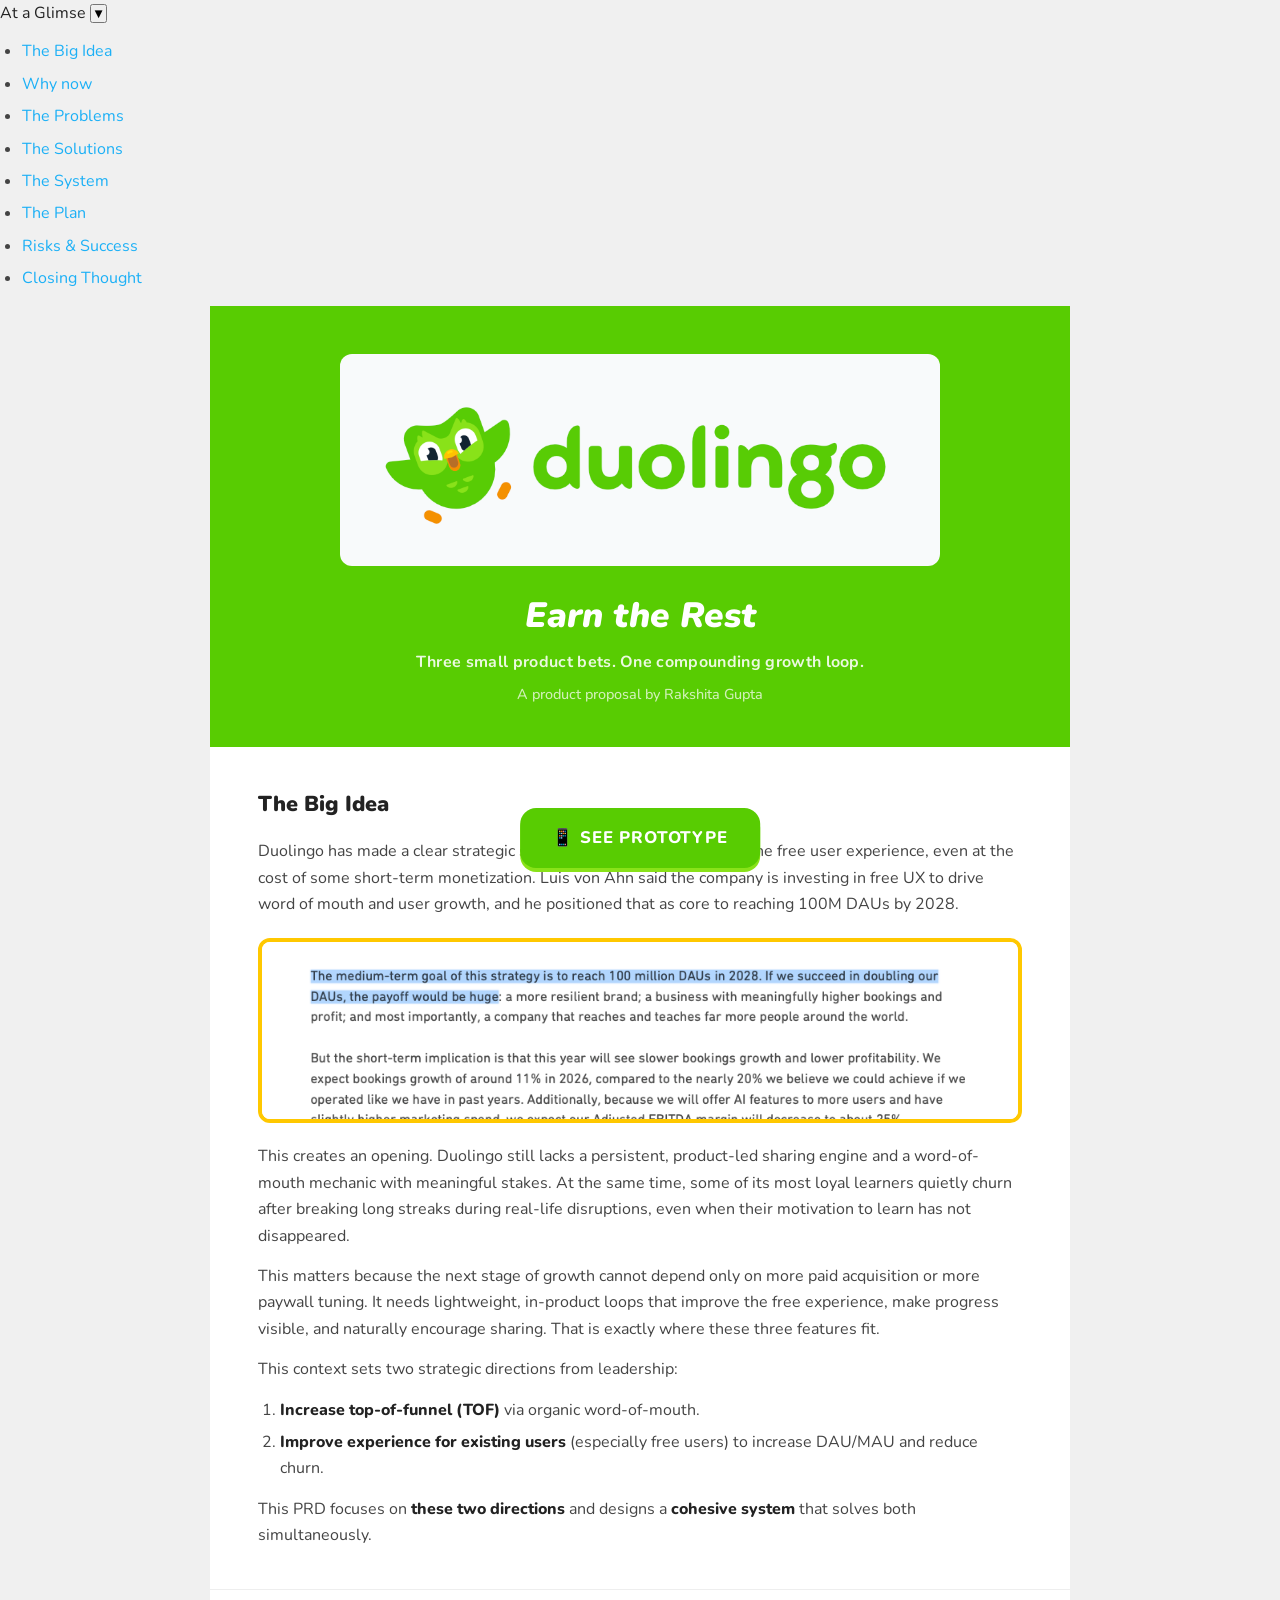
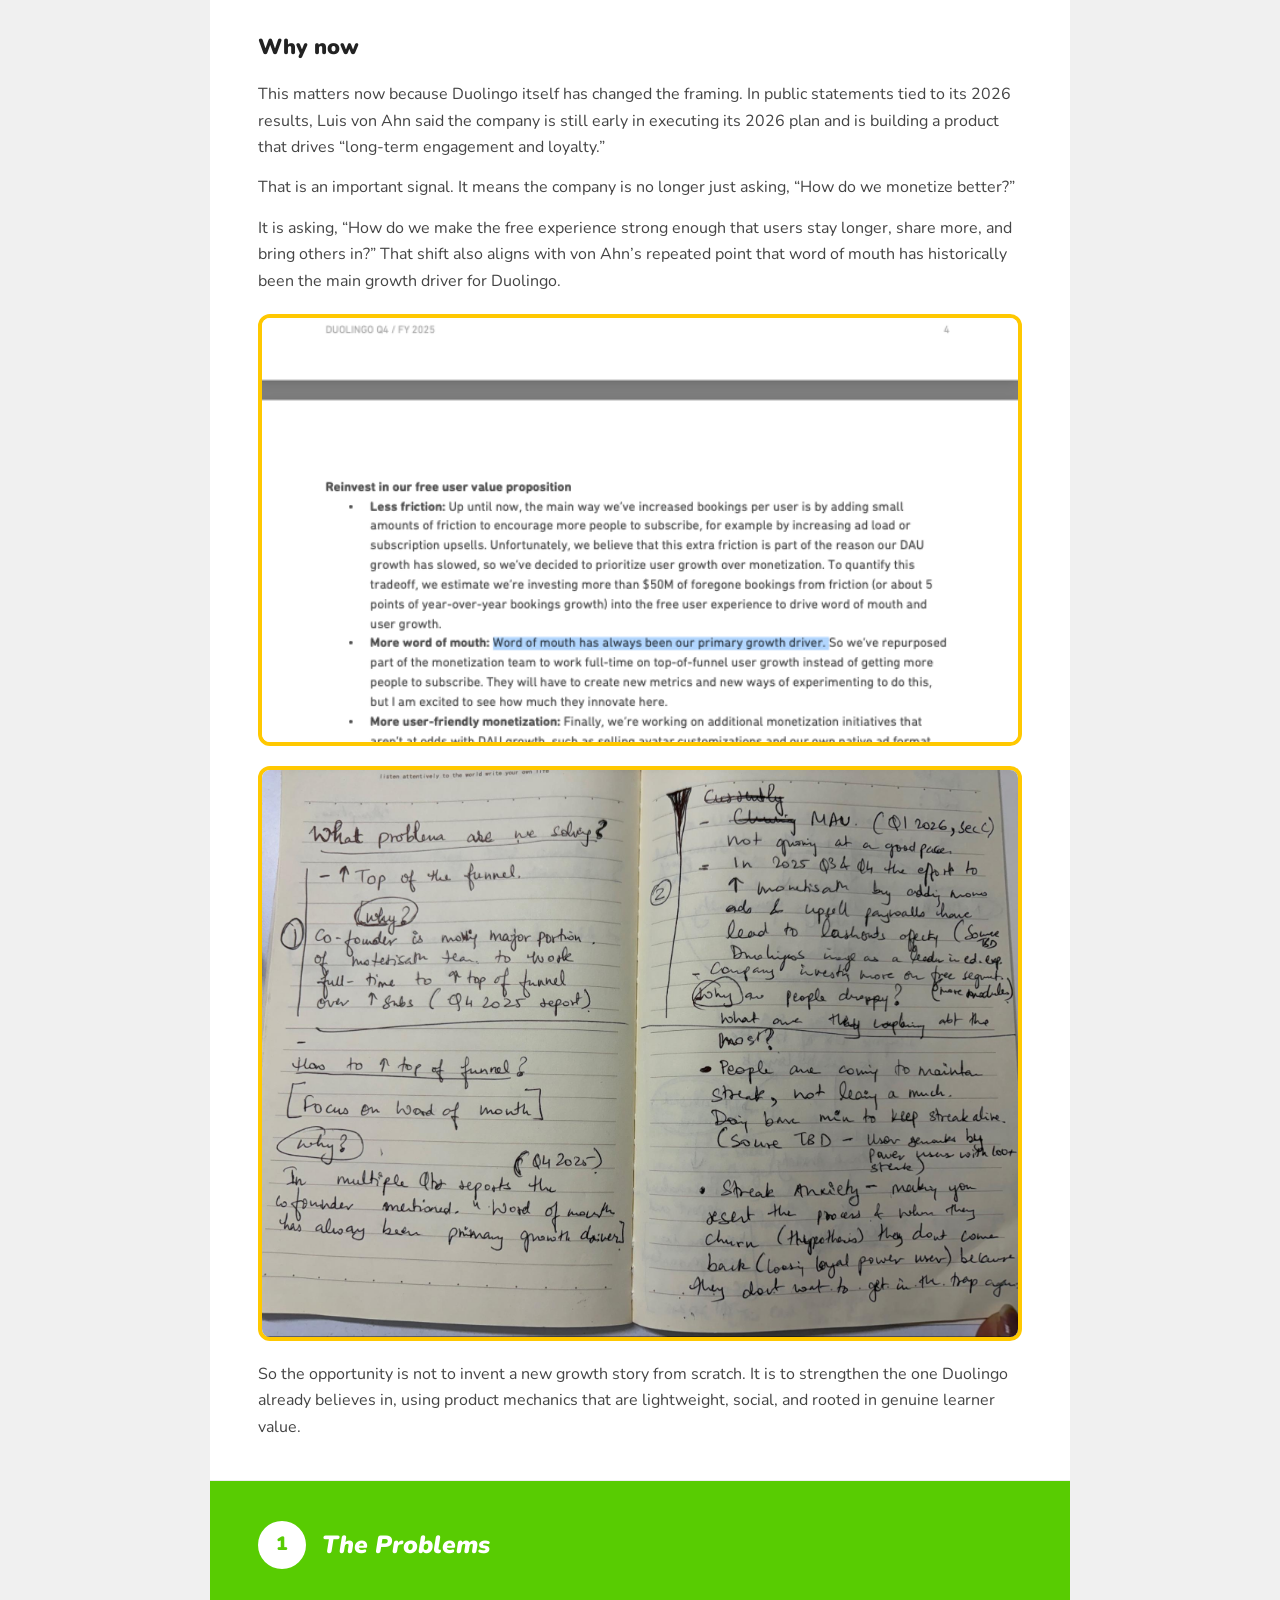
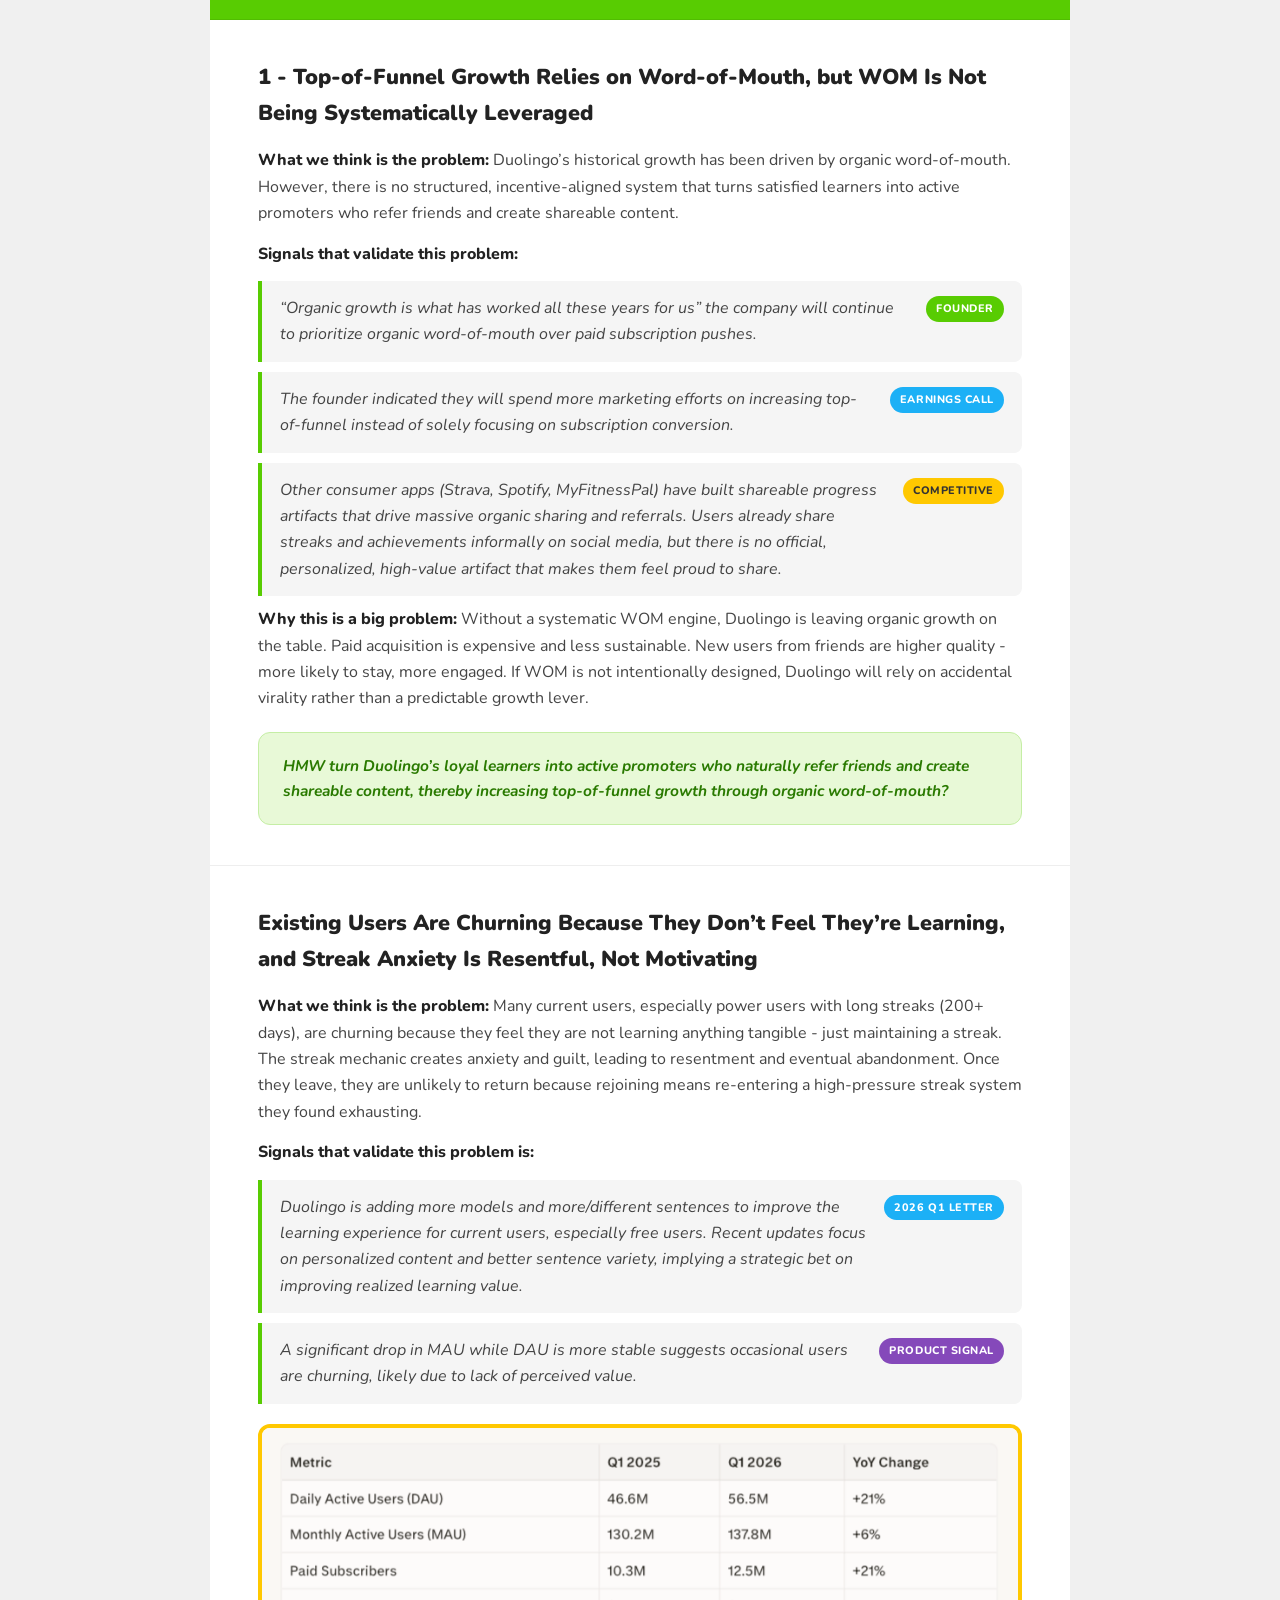
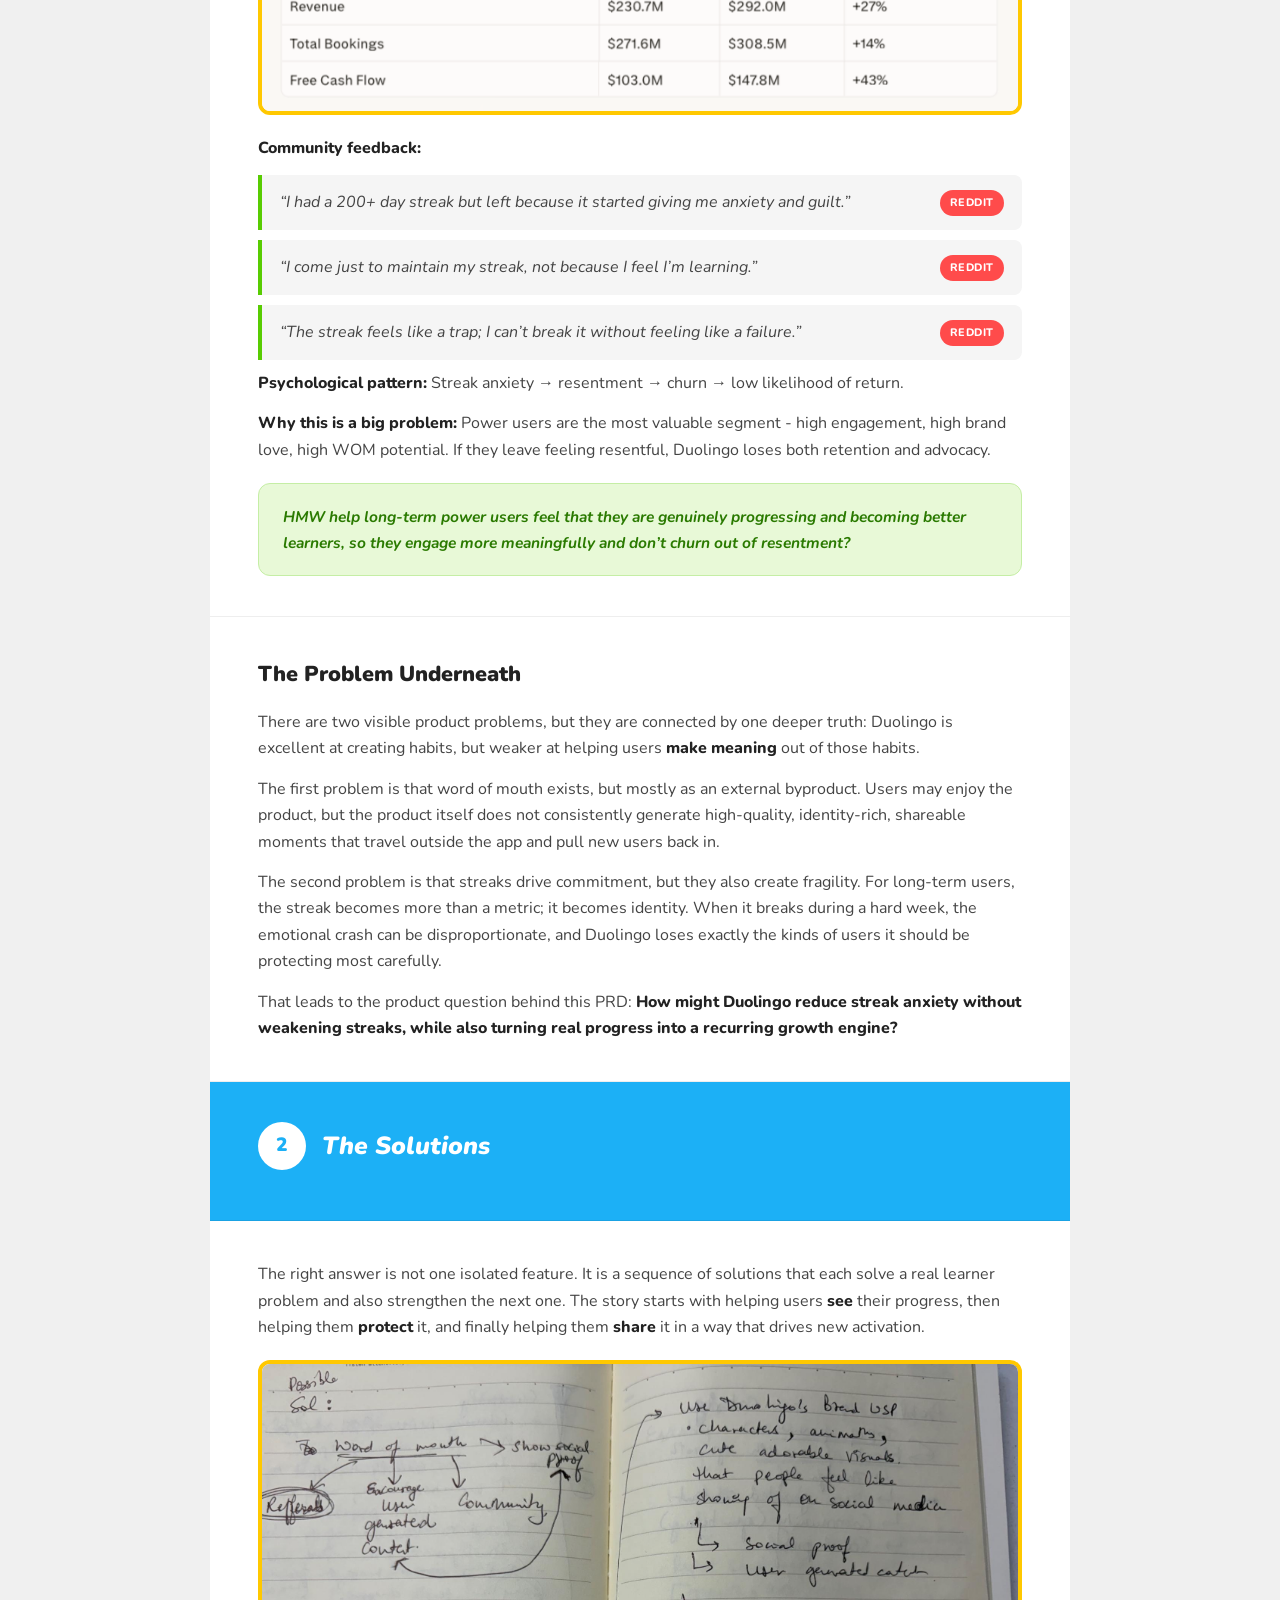
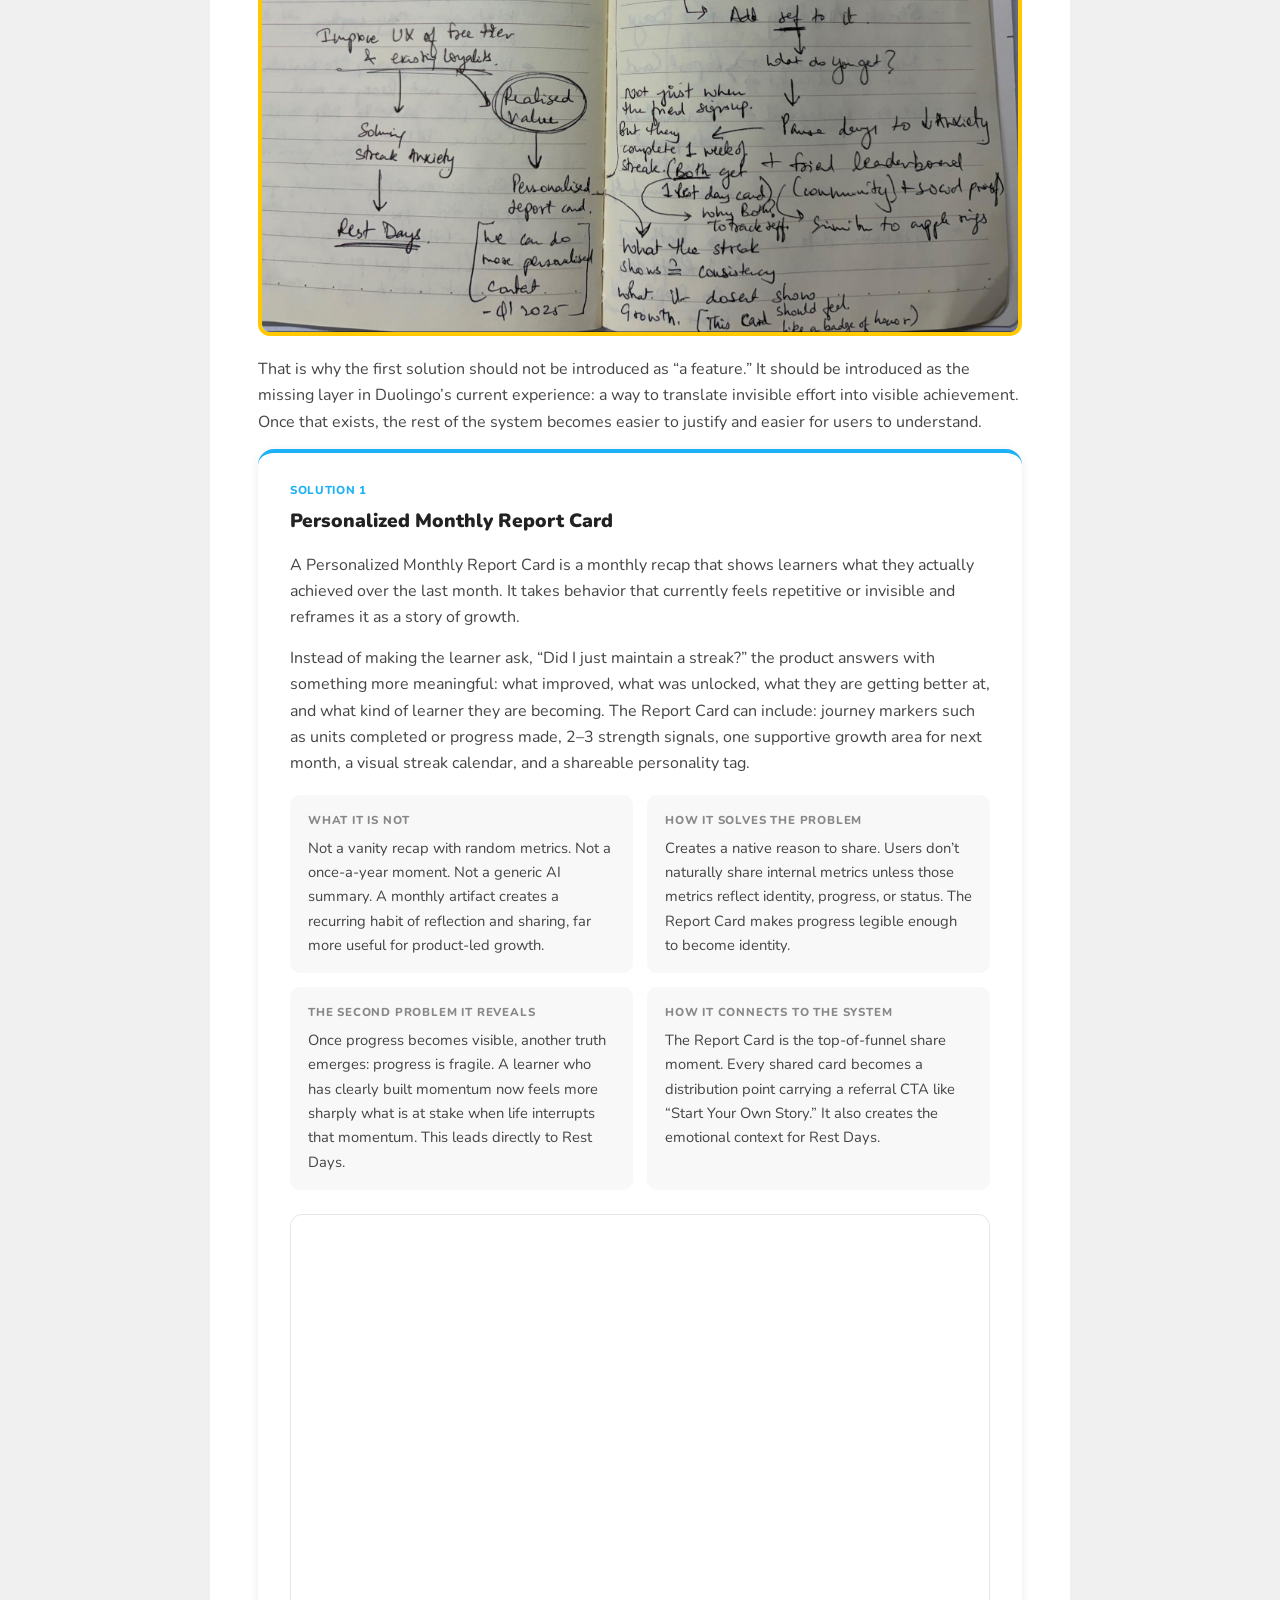
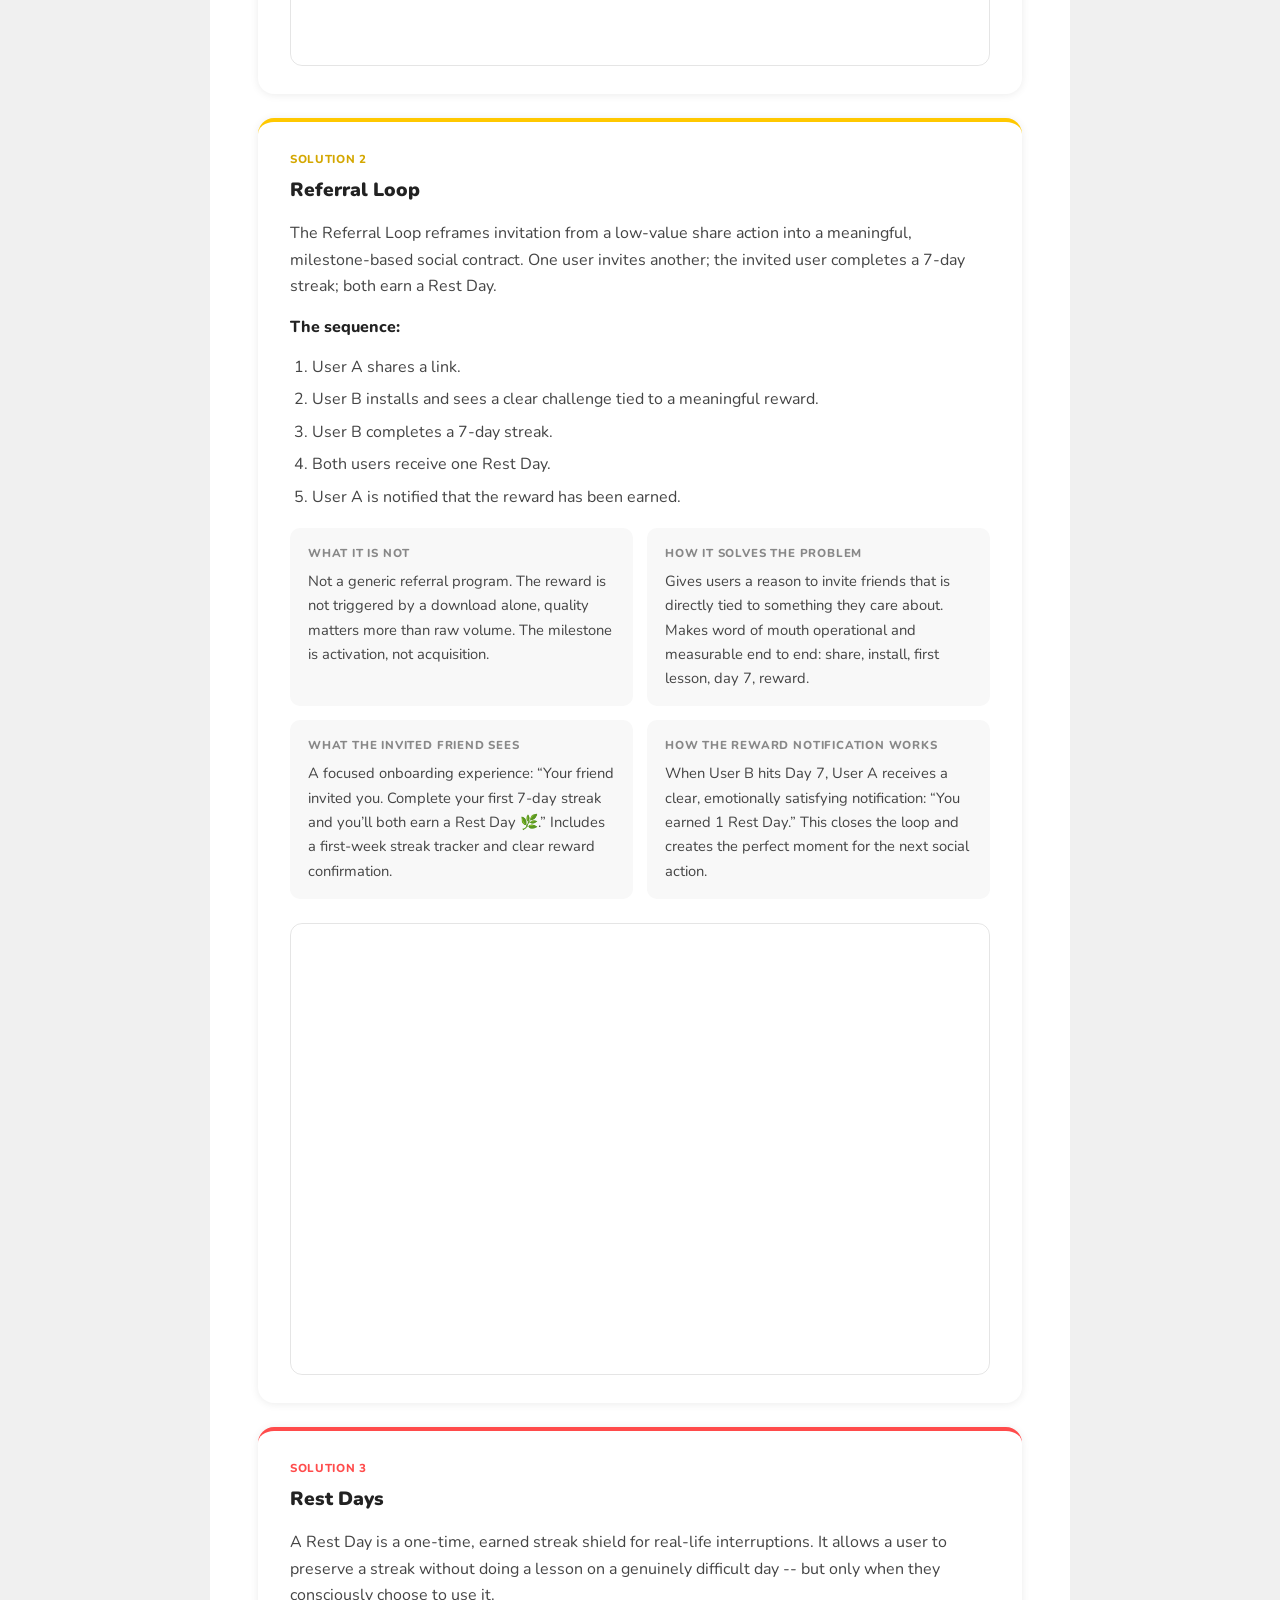
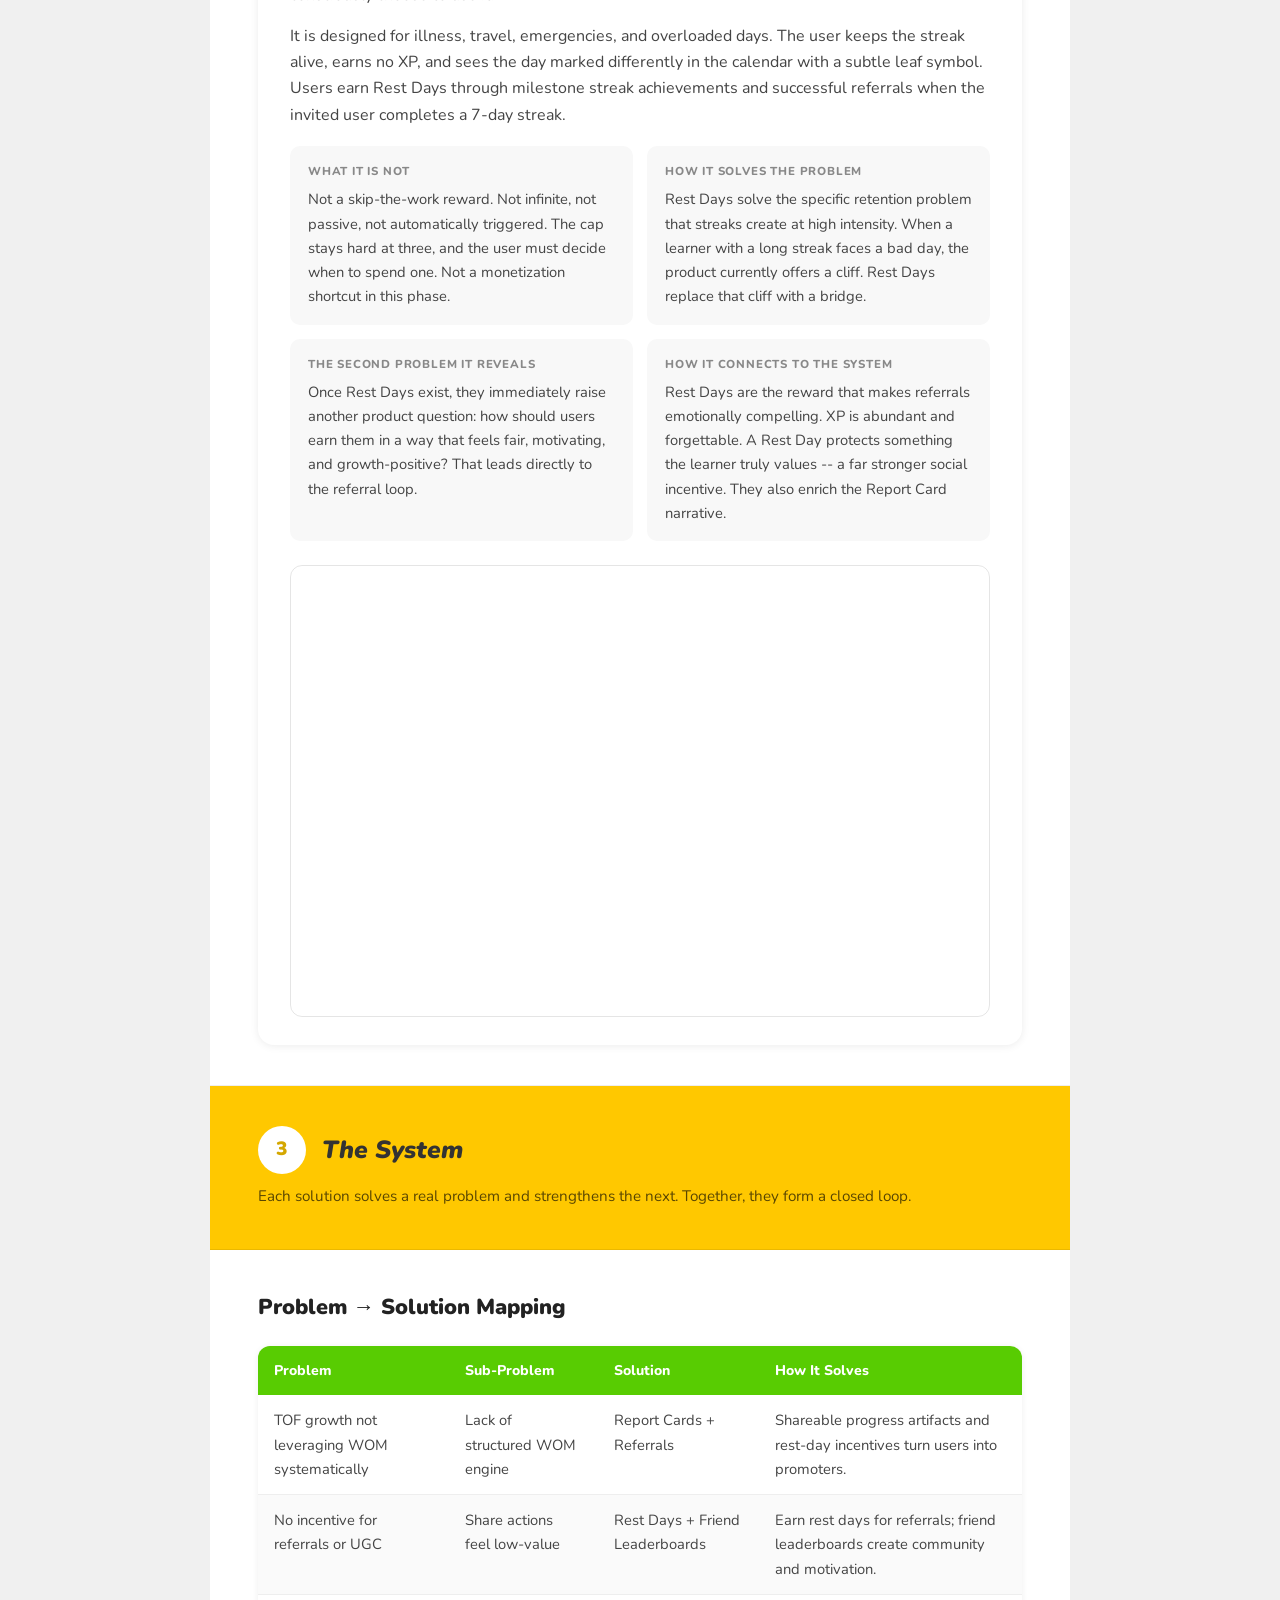
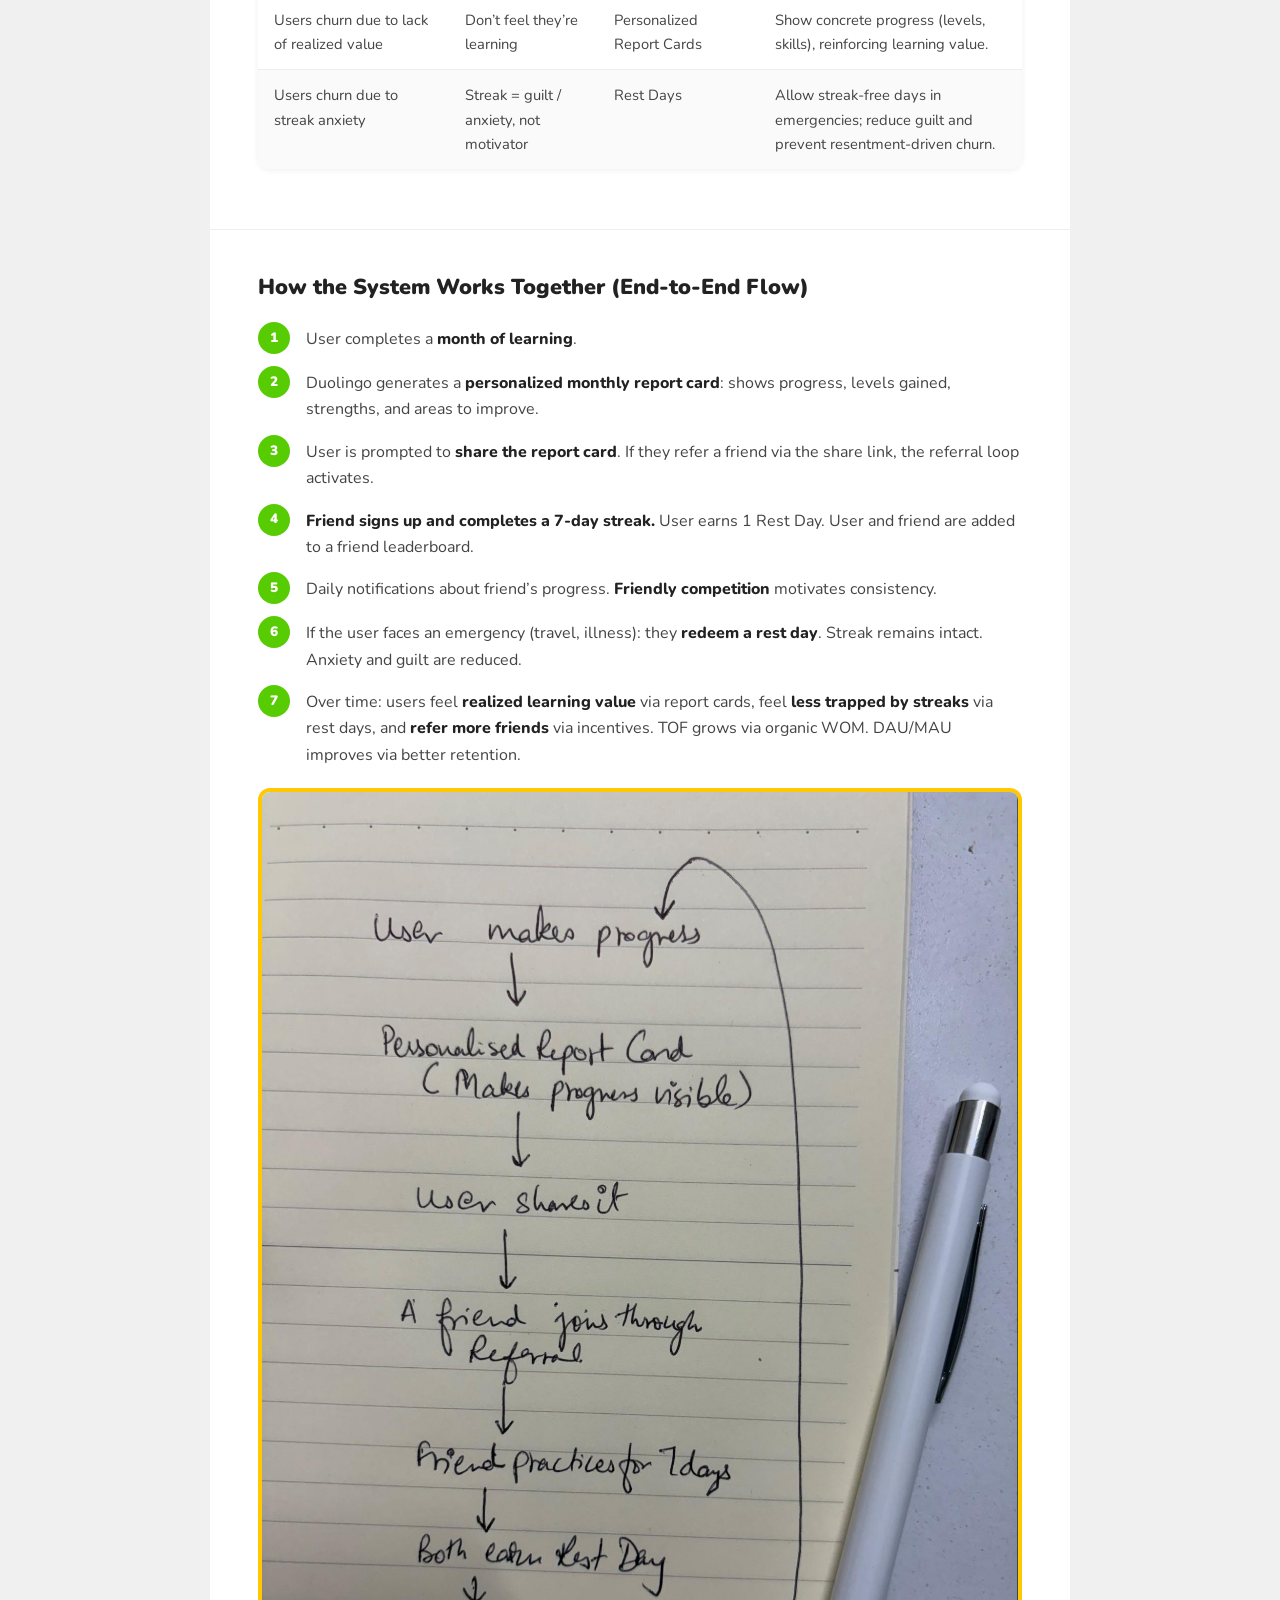
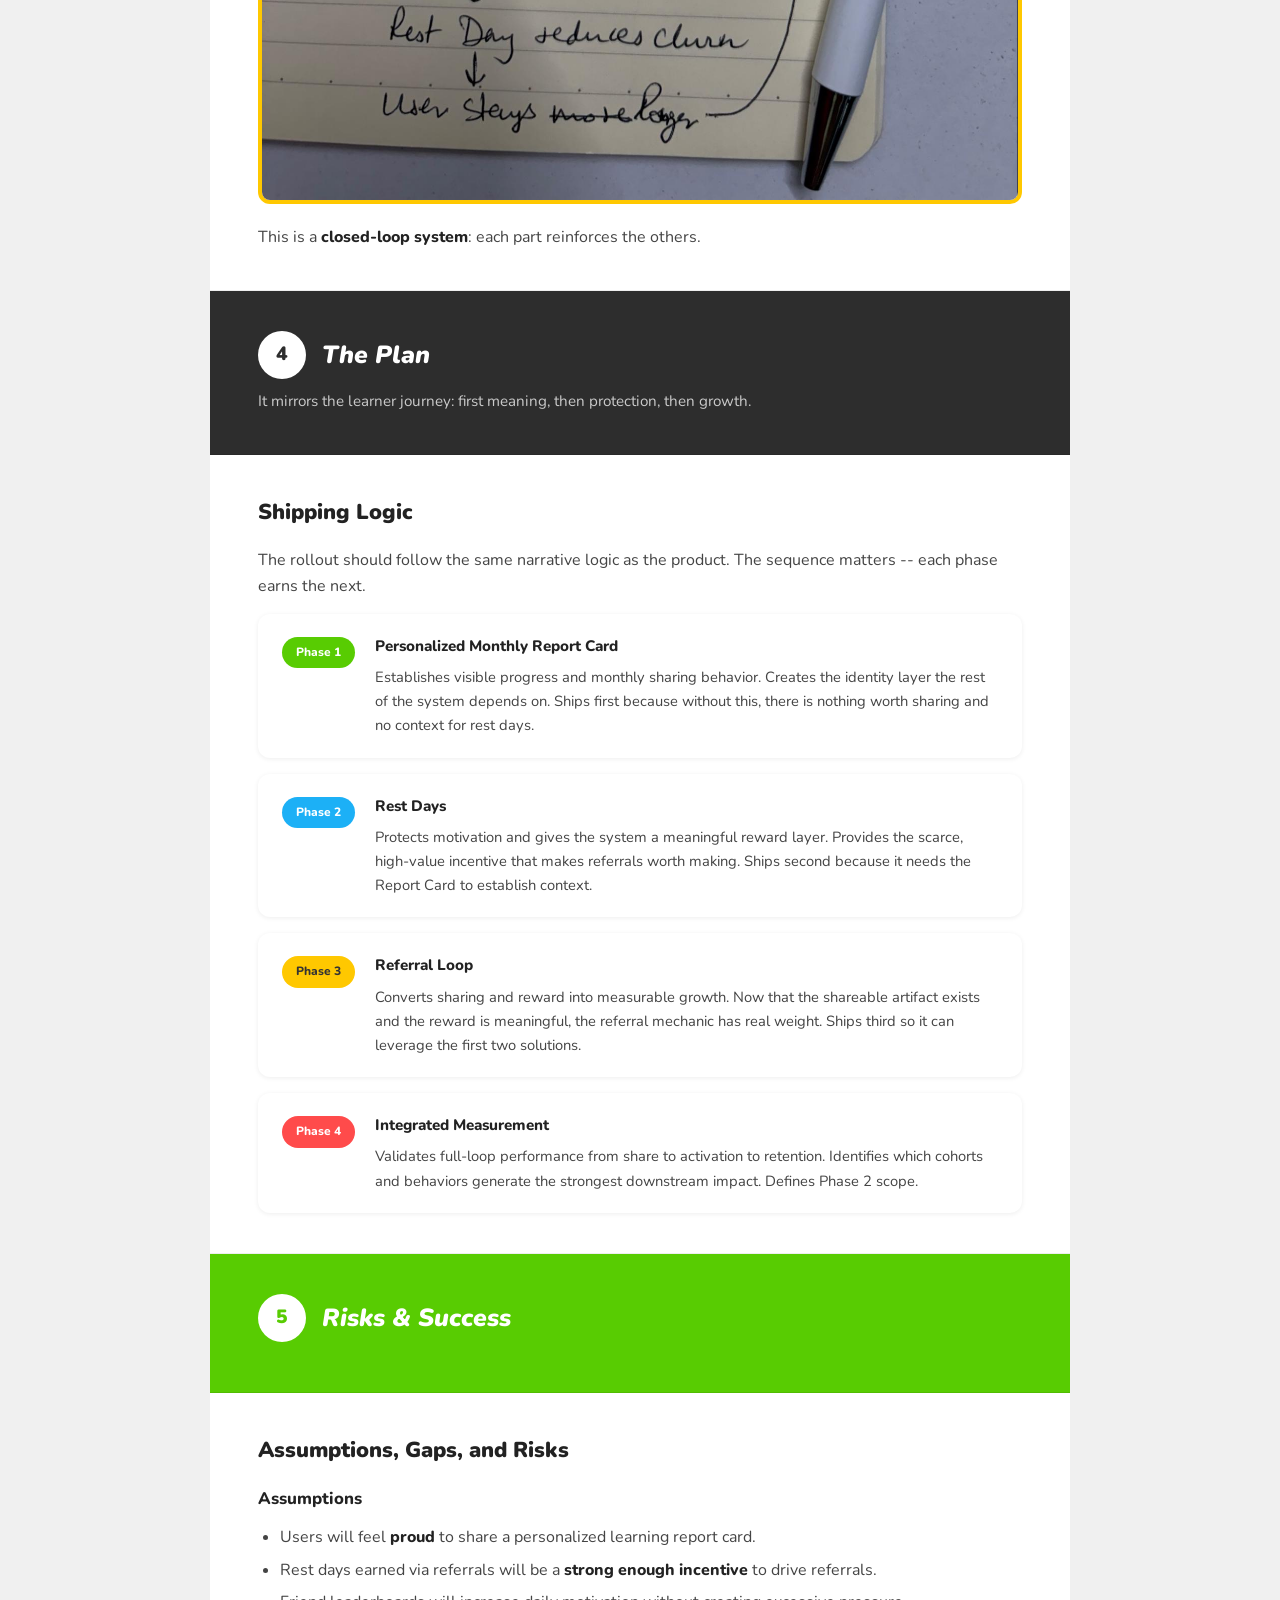
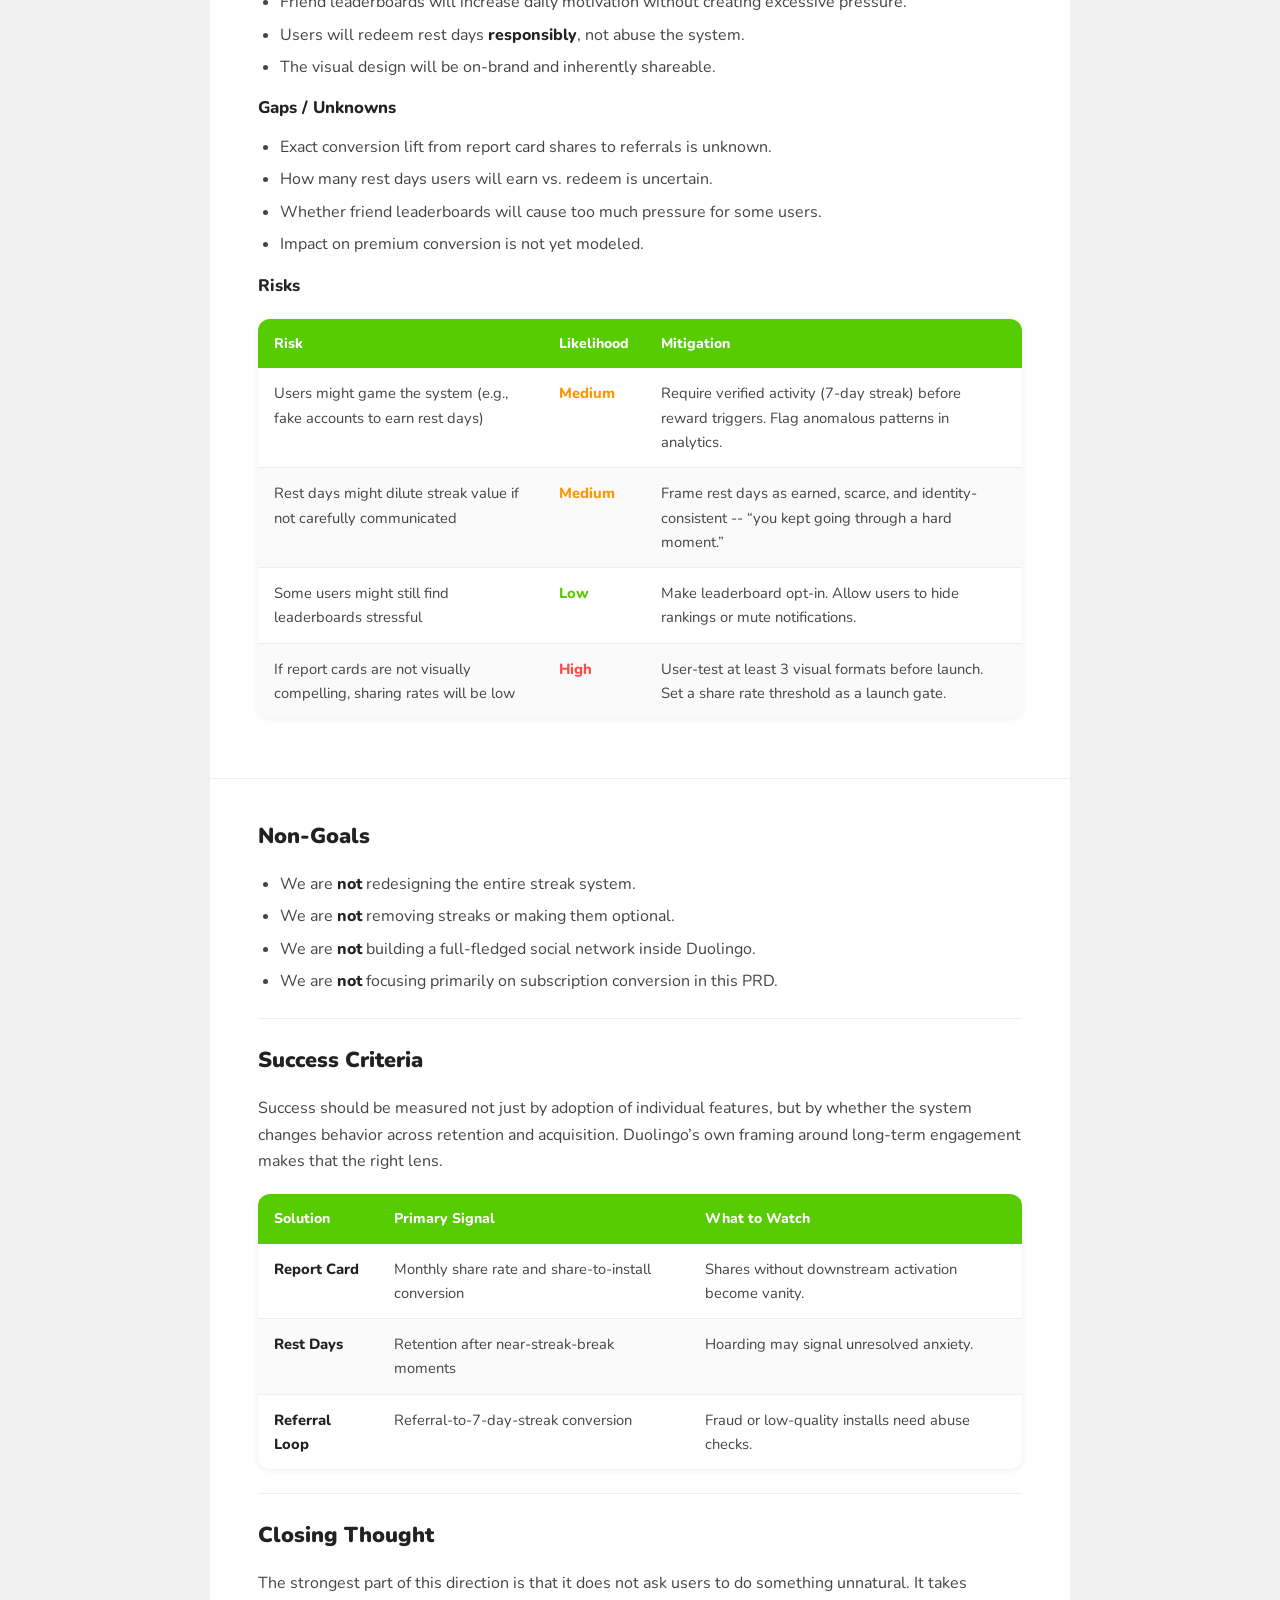
==== commit ce09933f: "Rename Index.html to index.html" ====
--- a/index.html
+++ b/index.html
@@ -8,6 +8,27 @@
 </head>
 <body>
 
+<div class="layout">
+
+  <!-- ============================================================
+       TABLE OF CONTENTS SIDEBAR
+  ============================================================ -->
+  <nav id="toc-nav" class="toc-sidebar" aria-labelledby="toc-heading">
+    <div class="toc-header">
+      <span id="toc-heading" class="toc-title">At a Glimse</span>
+      <button
+        id="toc-toggle"
+        class="toc-toggle-btn"
+        aria-expanded="false"
+        aria-controls="toc-list"
+        aria-label="Toggle table of contents">
+        <span class="toc-toggle-icon">&#9660;</span>
+      </button>
+    </div>
+    <div class="toc-divider"></div>
+    <ul id="toc-list" class="toc-list" role="list"></ul>
+  </nav>
+
 <div class="page">
 
   <!-- ============================================================
@@ -24,7 +45,7 @@
        THE BIG IDEA
   ============================================================ -->
   <section class="section">
-    <h2>The Big Idea</h2>
+    <h2 data-toc>The Big Idea</h2>
     <p>Duolingo has made a clear strategic shift: prioritize user growth and the free user experience, even at the cost of some short-term monetization. Luis von Ahn said the company is investing in free UX to drive word of mouth and user growth, and he positioned that as core to reaching 100M DAUs by 2028.</p>
 
     <img src="images/image6.png" alt="Duolingo strategic shift context" class="content-image">
@@ -43,7 +64,7 @@
        WHY NOW
   ============================================================ -->
   <section class="section">
-    <h2>Why now</h2>
+    <h2 data-toc>Why now</h2>
     <p>This matters now because Duolingo itself has changed the framing. In public statements tied to its 2026 results, Luis von Ahn said the company is still early in executing its 2026 plan and is building a product that drives &ldquo;long-term engagement and loyalty.&rdquo;</p>
     <p>That is an important signal. It means the company is no longer just asking, &ldquo;How do we monetize better?&rdquo;</p>
     <p>It is asking, &ldquo;How do we make the free experience strong enough that users stay longer, share more, and bring others in?&rdquo; That shift also aligns with von Ahn&rsquo;s repeated point that word of mouth has historically been the main growth driver for Duolingo.</p>
@@ -60,20 +81,20 @@
   <div class="section-band green">
     <div class="section-band-title">
       <div class="section-num">1</div>
-      <h2>01 -- The Problems</h2>
+      <h2 data-toc>The Problems</h2>
     </div>
   </div>
 
   <!-- Problem 1 -->
   <section class="section">
-    <h2>Problem 1: Top-of-Funnel Growth Relies on Word-of-Mouth, but WOM Is Not Being Systematically Leveraged</h2>
+    <h2> 1 - Top-of-Funnel Growth Relies on Word-of-Mouth, but WOM Is Not Being Systematically Leveraged</h2>
 
     <p><strong>What we think is the problem:</strong> Duolingo&rsquo;s historical growth has been driven by organic word-of-mouth. However, there is no structured, incentive-aligned system that turns satisfied learners into active promoters who refer friends and create shareable content.</p>
 
     <p><strong>Signals that validate this problem:</strong></p>
 
     <div class="quote-block">
-      <p>&ldquo;Organic growth is what has worked all these years for us&rdquo; -- the company will continue to prioritize organic word-of-mouth over paid subscription pushes.</p>
+      <p>&ldquo;Organic growth is what has worked all these years for us&rdquo; the company will continue to prioritize organic word-of-mouth over paid subscription pushes.</p>
       <span class="source-badge founder">Founder</span>
     </div>
 
@@ -87,7 +108,7 @@
       <span class="source-badge data">Competitive</span>
     </div>
 
-    <p><strong>Why this is a big problem:</strong> Without a systematic WOM engine, Duolingo is leaving organic growth on the table. Paid acquisition is expensive and less sustainable. New users from friends are higher quality -- more likely to stay, more engaged. If WOM is not intentionally designed, Duolingo will rely on accidental virality rather than a predictable growth lever.</p>
+    <p><strong>Why this is a big problem:</strong> Without a systematic WOM engine, Duolingo is leaving organic growth on the table. Paid acquisition is expensive and less sustainable. New users from friends are higher quality - more likely to stay, more engaged. If WOM is not intentionally designed, Duolingo will rely on accidental virality rather than a predictable growth lever.</p>
 
     <div class="hmw-box">
       <p>HMW turn Duolingo&rsquo;s loyal learners into active promoters who naturally refer friends and create shareable content, thereby increasing top-of-funnel growth through organic word-of-mouth?</p>
@@ -96,11 +117,11 @@
 
   <!-- Problem 2 -->
   <section class="section">
-    <h2>Problem 2: Existing Users Are Churning Because They Don&rsquo;t Feel They&rsquo;re Learning, and Streak Anxiety Is Resentful, Not Motivating</h2>
-
-    <p><strong>What we think is the problem:</strong> Many current users, especially power users with long streaks (200+ days), are churning because they feel they are not learning anything tangible -- just maintaining a streak. The streak mechanic creates anxiety and guilt, leading to resentment and eventual abandonment. Once they leave, they are unlikely to return because rejoining means re-entering a high-pressure streak system they found exhausting.</p>
-
-    <p><strong>Signals that validate this problem:</strong></p>
+    <h2>Existing Users Are Churning Because They Don&rsquo;t Feel They&rsquo;re Learning, and Streak Anxiety Is Resentful, Not Motivating</h2>
+
+    <p><strong>What we think is the problem:</strong> Many current users, especially power users with long streaks (200+ days), are churning because they feel they are not learning anything tangible - just maintaining a streak. The streak mechanic creates anxiety and guilt, leading to resentment and eventual abandonment. Once they leave, they are unlikely to return because rejoining means re-entering a high-pressure streak system they found exhausting.</p>
+
+    <p><strong>Signals that validate this problem is:</strong></p>
 
     <div class="quote-block">
       <p>Duolingo is adding more models and more/different sentences to improve the learning experience for current users, especially free users. Recent updates focus on personalized content and better sentence variety, implying a strategic bet on improving realized learning value.</p>
@@ -133,7 +154,7 @@
 
     <p><strong>Psychological pattern:</strong> Streak anxiety &rarr; resentment &rarr; churn &rarr; low likelihood of return.</p>
 
-    <p><strong>Why this is a big problem:</strong> Power users are the most valuable segment -- high engagement, high brand love, high WOM potential. If they leave feeling resentful, Duolingo loses both retention and advocacy.</p>
+    <p><strong>Why this is a big problem:</strong> Power users are the most valuable segment - high engagement, high brand love, high WOM potential. If they leave feeling resentful, Duolingo loses both retention and advocacy.</p>
 
     <div class="hmw-box">
       <p>HMW help long-term power users feel that they are genuinely progressing and becoming better learners, so they engage more meaningfully and don&rsquo;t churn out of resentment?</p>
@@ -148,28 +169,28 @@
     <p>The second problem is that streaks drive commitment, but they also create fragility. For long-term users, the streak becomes more than a metric; it becomes identity. When it breaks during a hard week, the emotional crash can be disproportionate, and Duolingo loses exactly the kinds of users it should be protecting most carefully.</p>
     <p>That leads to the product question behind this PRD: <strong>How might Duolingo reduce streak anxiety without weakening streaks, while also turning real progress into a recurring growth engine?</strong></p>
 
-    <div class="divider"></div>
-
-    <h2>The Solution Direction</h2>
-    <p>The right answer is not one isolated feature. It is a sequence of solutions that each solve a real learner problem and also strengthen the next one. The story starts with helping users <strong>see</strong> their progress, then helping them <strong>protect</strong> it, and finally helping them <strong>share</strong> it in a way that drives new activation.</p>
-
-    <img src="images/image7.jpg" alt="Solution direction framework" class="content-image">
-
-    <p>That is why the first solution should not be introduced as &ldquo;a feature.&rdquo; It should be introduced as the missing layer in Duolingo&rsquo;s current experience: a way to translate invisible effort into visible achievement. Once that exists, the rest of the system becomes easier to justify and easier for users to understand.</p>
   </section>
 
   <!-- ============================================================
        SECTION BAND 02 - THE SOLUTIONS
   ============================================================ -->
-  <div class="section-band blue">
+   
+    <div class="section-band blue">
     <div class="section-band-title">
       <div class="section-num">2</div>
-      <h2>02 -- The Solutions</h2>
+      <h2 data-toc>The Solutions</h2>
     </div>
   </div>
 
   <!-- All three solutions in one white section -->
   <section class="section">
+
+    <!-- Solution direction intro -->
+    <p>The right answer is not one isolated feature. It is a sequence of solutions that each solve a real learner problem and also strengthen the next one. The story starts with helping users <strong>see</strong> their progress, then helping them <strong>protect</strong> it, and finally helping them <strong>share</strong> it in a way that drives new activation.</p>
+
+    <img src="images/image7.jpg" alt="Solution direction framework" class="content-image">
+
+    <p>That is why the first solution should not be introduced as &ldquo;a feature.&rdquo; It should be introduced as the missing layer in Duolingo&rsquo;s current experience: a way to translate invisible effort into visible achievement. Once that exists, the rest of the system becomes easier to justify and easier for users to understand.</p>
 
     <!-- Solution 1: Report Card -->
     <div class="solution-card blue-top">
@@ -181,7 +202,7 @@
       <div class="solution-sub">
         <div class="sub-card">
           <h4>What it is not</h4>
-          <p>Not a vanity recap with random metrics. Not a once-a-year moment. Not a generic AI summary. A monthly artifact creates a recurring habit of reflection and sharing -- far more useful for product-led growth.</p>
+          <p>Not a vanity recap with random metrics. Not a once-a-year moment. Not a generic AI summary. A monthly artifact creates a recurring habit of reflection and sharing, far more useful for product-led growth.</p>
         </div>
         <div class="sub-card">
           <h4>How it solves the problem</h4>
@@ -222,7 +243,7 @@
       <div class="solution-sub">
         <div class="sub-card">
           <h4>What it is not</h4>
-          <p>Not a generic install referral program. The reward is not triggered by a download alone -- install quality matters more than raw volume. The milestone is activation, not acquisition theater.</p>
+          <p>Not a generic referral program. The reward is not triggered by a download alone, quality matters more than raw volume. The milestone is activation, not acquisition.</p>
         </div>
         <div class="sub-card">
           <h4>How it solves the problem</h4>
@@ -288,7 +309,7 @@
   <div class="section-band yellow">
     <div class="section-band-title">
       <div class="section-num">3</div>
-      <h2>03 -- The System</h2>
+      <h2 data-toc>The System</h2>
     </div>
     <p class="band-intro">Each solution solves a real problem and strengthens the next. Together, they form a closed loop.</p>
   </div>
@@ -383,7 +404,7 @@
   <div class="section-band dark">
     <div class="section-band-title">
       <div class="section-num">4</div>
-      <h2>04 -- The Plan</h2>
+      <h2 data-toc>The Plan</h2>
     </div>
     <p class="band-intro">It mirrors the learner journey: first meaning, then protection, then growth.</p>
   </div>
@@ -431,13 +452,13 @@
   <div class="section-band green">
     <div class="section-band-title">
       <div class="section-num">5</div>
-      <h2>05 -- Risks &amp; Success</h2>
+      <h2 data-toc>Risks &amp; Success</h2>
     </div>
   </div>
 
   <!-- Assumptions + Gaps + Risks -->
   <section class="section">
-    <h2>9. Assumptions, Gaps, and Risks</h2>
+    <h2>Assumptions, Gaps, and Risks</h2>
 
     <h3>Assumptions</h3>
     <ul>
@@ -538,13 +559,15 @@
 
     <div class="divider"></div>
 
-    <h2>Closing Thought</h2>
-    <p>The strongest part of this direction is that it does not ask users to do something unnatural. It takes behaviors already present in Duolingo -- learning daily, caring about streaks, sharing proud moments with friends -- and gives them better product scaffolding.</p>
+    <h2 data-toc>Closing Thought</h2>
+    <p>The strongest part of this direction is that it does not ask users to do something unnatural. It takes behaviors already present in Duolingo - learning daily, caring about streaks, sharing proud moments with friends and gives them better product scaffolding.</p>
     <p>That is why this feels less like adding features and more like <strong>finishing a story the product has already started</strong>.</p>
     <p>The three solutions work because they are sequenced around the learner&rsquo;s emotional arc: first, help them <strong>see</strong> their progress. Then help them <strong>protect</strong> it. Then help them <strong>share</strong> it. That sequence is the product logic. The features are just the execution.</p>
   </section>
 
 </div><!-- end .page -->
+
+</div><!-- end .layout -->
 
 <!-- Footer -->
 <footer class="footer">
@@ -562,5 +585,101 @@
   </a>
 </div>
 
+<script>
+(function () {
+  var page = document.querySelector('.page');
+  var tocList = document.getElementById('toc-list');
+  if (!page || !tocList) return;
+
+  /* ---- 1. Collect only headings explicitly marked data-toc ---- */
+  var headings = Array.from(page.querySelectorAll('[data-toc]')).filter(function (h) {
+    return h.textContent.trim();
+  });
+
+  if (headings.length === 0) return;
+
+  /* ---- 2. Generate unique slug IDs ---- */
+  function slugify(text) {
+    return text.toLowerCase()
+      .replace(/[^a-z0-9]+/g, '-')
+      .replace(/^-|-$/g, '') || 'section';
+  }
+
+  var usedIds = {};
+  headings.forEach(function (h) {
+    if (h.id) return;
+    var base = slugify(h.textContent.trim());
+    var id = base;
+    var n = 2;
+    while (usedIds[id]) { id = base + '-' + n++; }
+    usedIds[id] = true;
+    h.id = id;
+  });
+
+  /* ---- 3. Build TOC links ---- */
+  var links = [];
+  headings.forEach(function (h) {
+    var li = document.createElement('li');
+    li.className = 'toc-item';
+    var a = document.createElement('a');
+    a.href = '#' + h.id;
+    a.textContent = h.textContent.trim();
+    a.addEventListener('click', function (e) {
+      e.preventDefault();
+      document.getElementById(h.id).scrollIntoView({ behavior: 'smooth' });
+    });
+    li.appendChild(a);
+    tocList.appendChild(li);
+    links.push({ el: h, link: a });
+  });
+
+  /* ---- 4. Active-section tracking ---- */
+  var lastActive = null;
+
+  function updateActive() {
+    var cutoff = 100; /* px from top counts as "passed" */
+    var active = links[0].link;
+    for (var i = 0; i < links.length; i++) {
+      if (links[i].el.getBoundingClientRect().top <= cutoff) {
+        active = links[i].link;
+      }
+    }
+    if (active === lastActive) return;
+    lastActive = active;
+    links.forEach(function (item) { item.link.classList.remove('toc-active'); });
+    active.classList.add('toc-active');
+    /* keep active item visible inside a scrollable sidebar */
+    var nav = document.getElementById('toc-nav');
+    if (nav && nav.scrollHeight > nav.clientHeight) {
+      active.scrollIntoView({ block: 'nearest' });
+    }
+  }
+
+  /* scroll listener — reliable cross-browser baseline */
+  window.addEventListener('scroll', updateActive, { passive: true });
+
+  /* IntersectionObserver as an enhancement to also fire on load/resize */
+  if ('IntersectionObserver' in window) {
+    var io = new IntersectionObserver(function () { updateActive(); }, {
+      rootMargin: '0px 0px -50% 0px', threshold: 0
+    });
+    links.forEach(function (item) { io.observe(item.el); });
+  }
+
+  updateActive();
+
+  /* ---- 5. Mobile toggle ---- */
+  var btn = document.getElementById('toc-toggle');
+  if (btn) {
+    btn.addEventListener('click', function () {
+      var open = tocList.classList.toggle('toc-open');
+      btn.setAttribute('aria-expanded', String(open));
+      var icon = btn.querySelector('.toc-toggle-icon');
+      if (icon) icon.style.transform = open ? 'rotate(180deg)' : 'rotate(0deg)';
+    });
+  }
+})();
+</script>
+
 </body>
 </html>
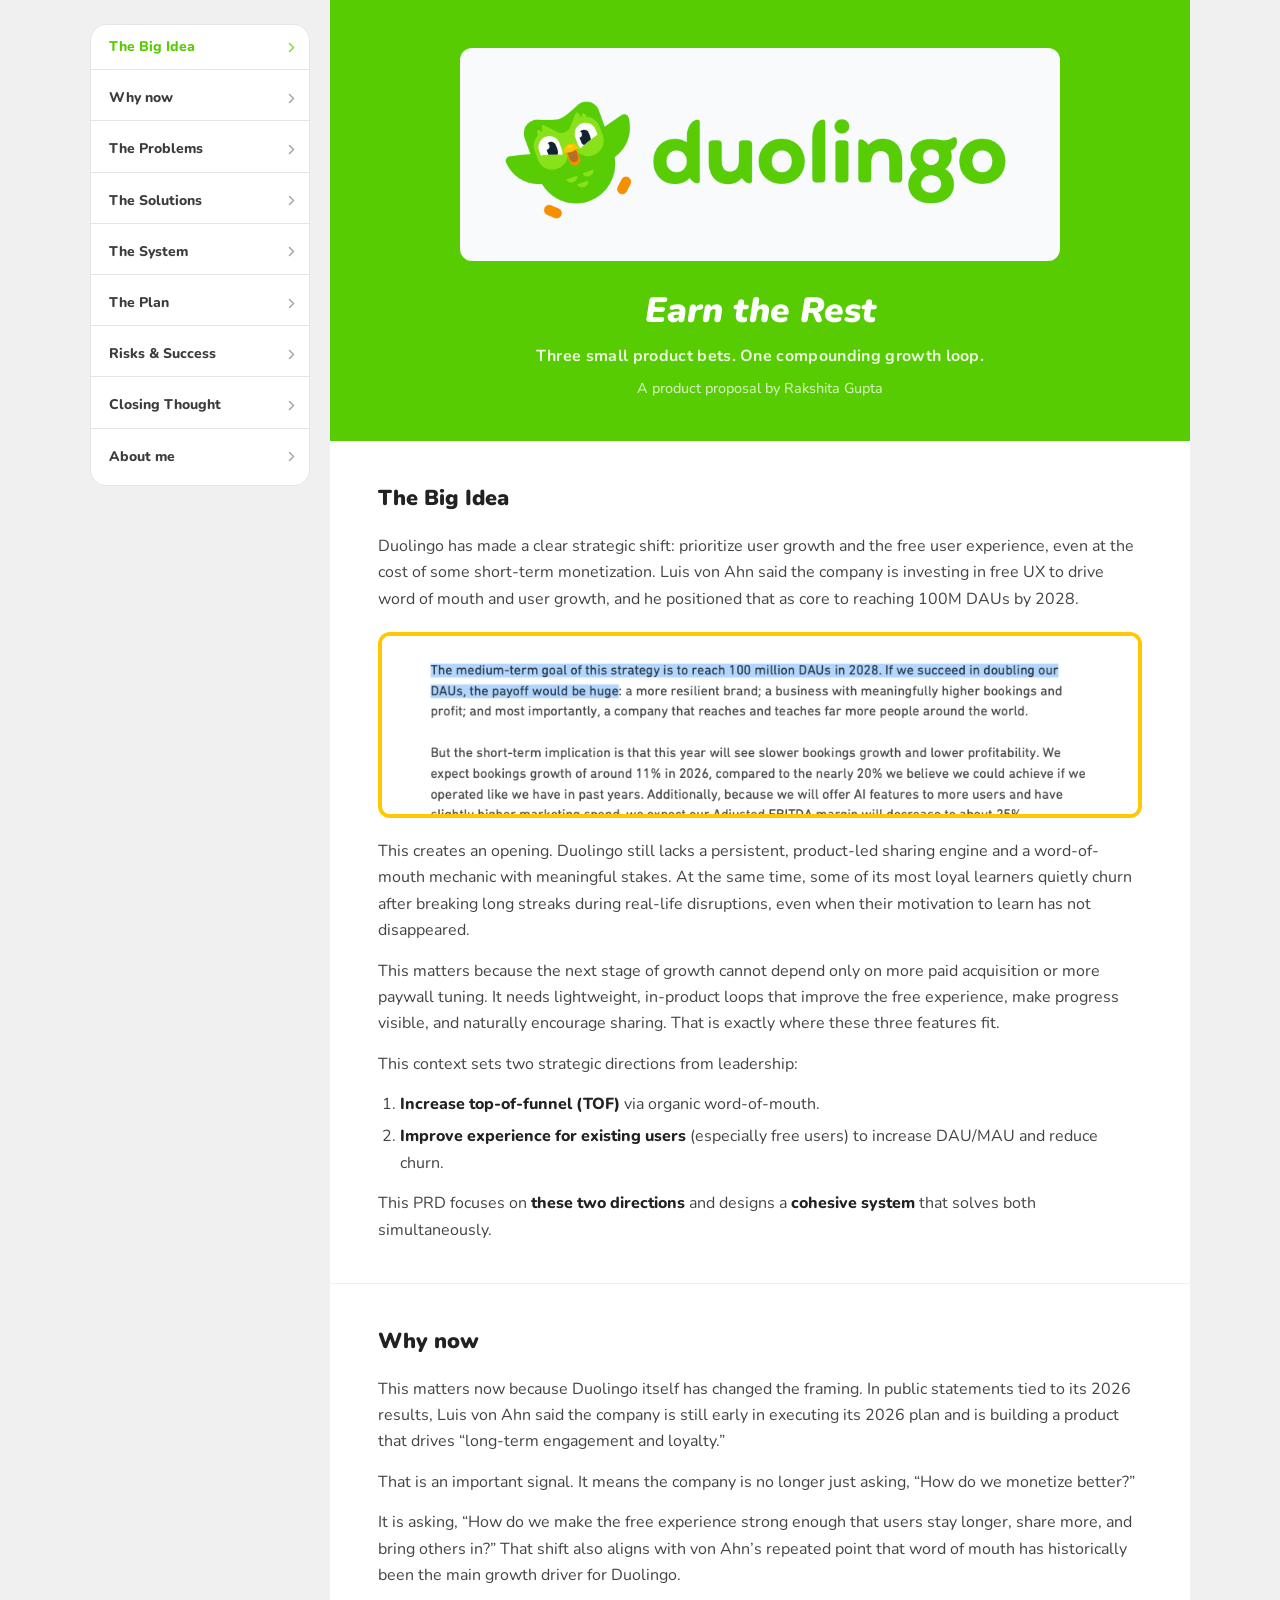
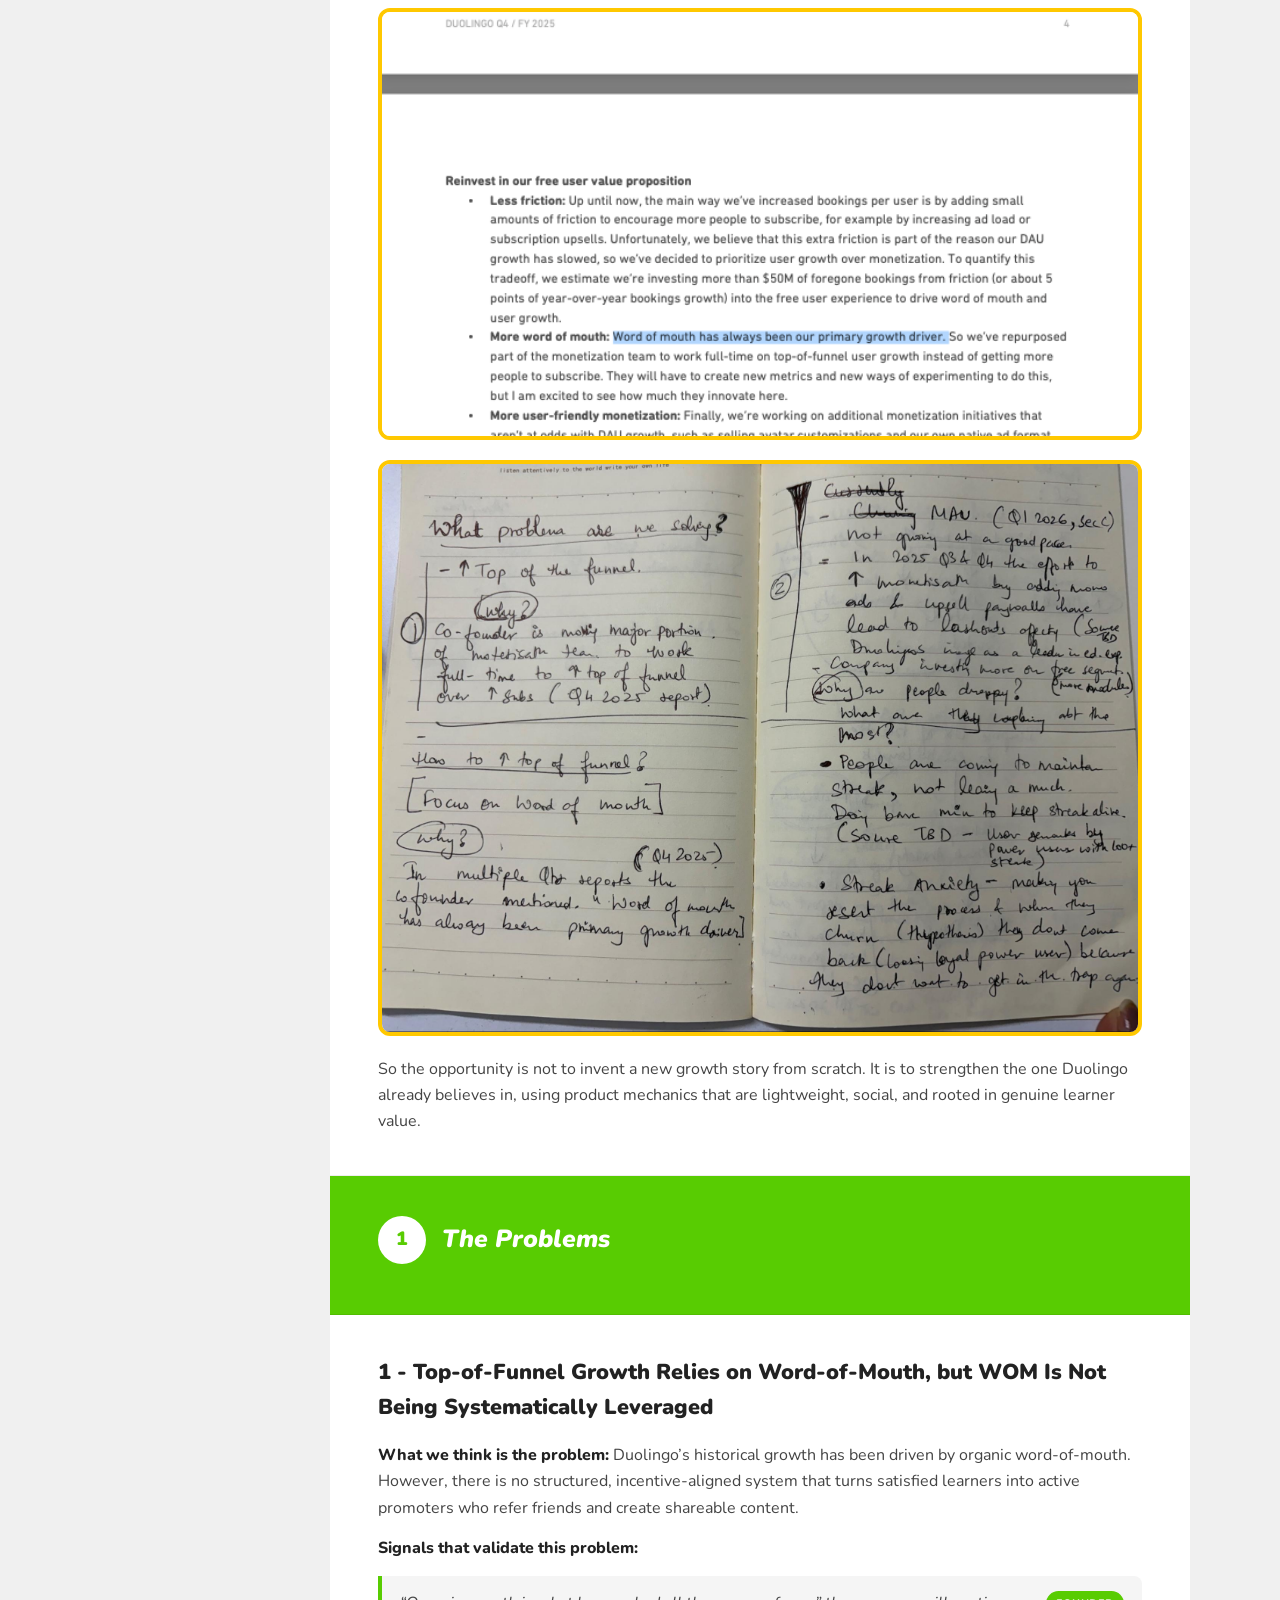
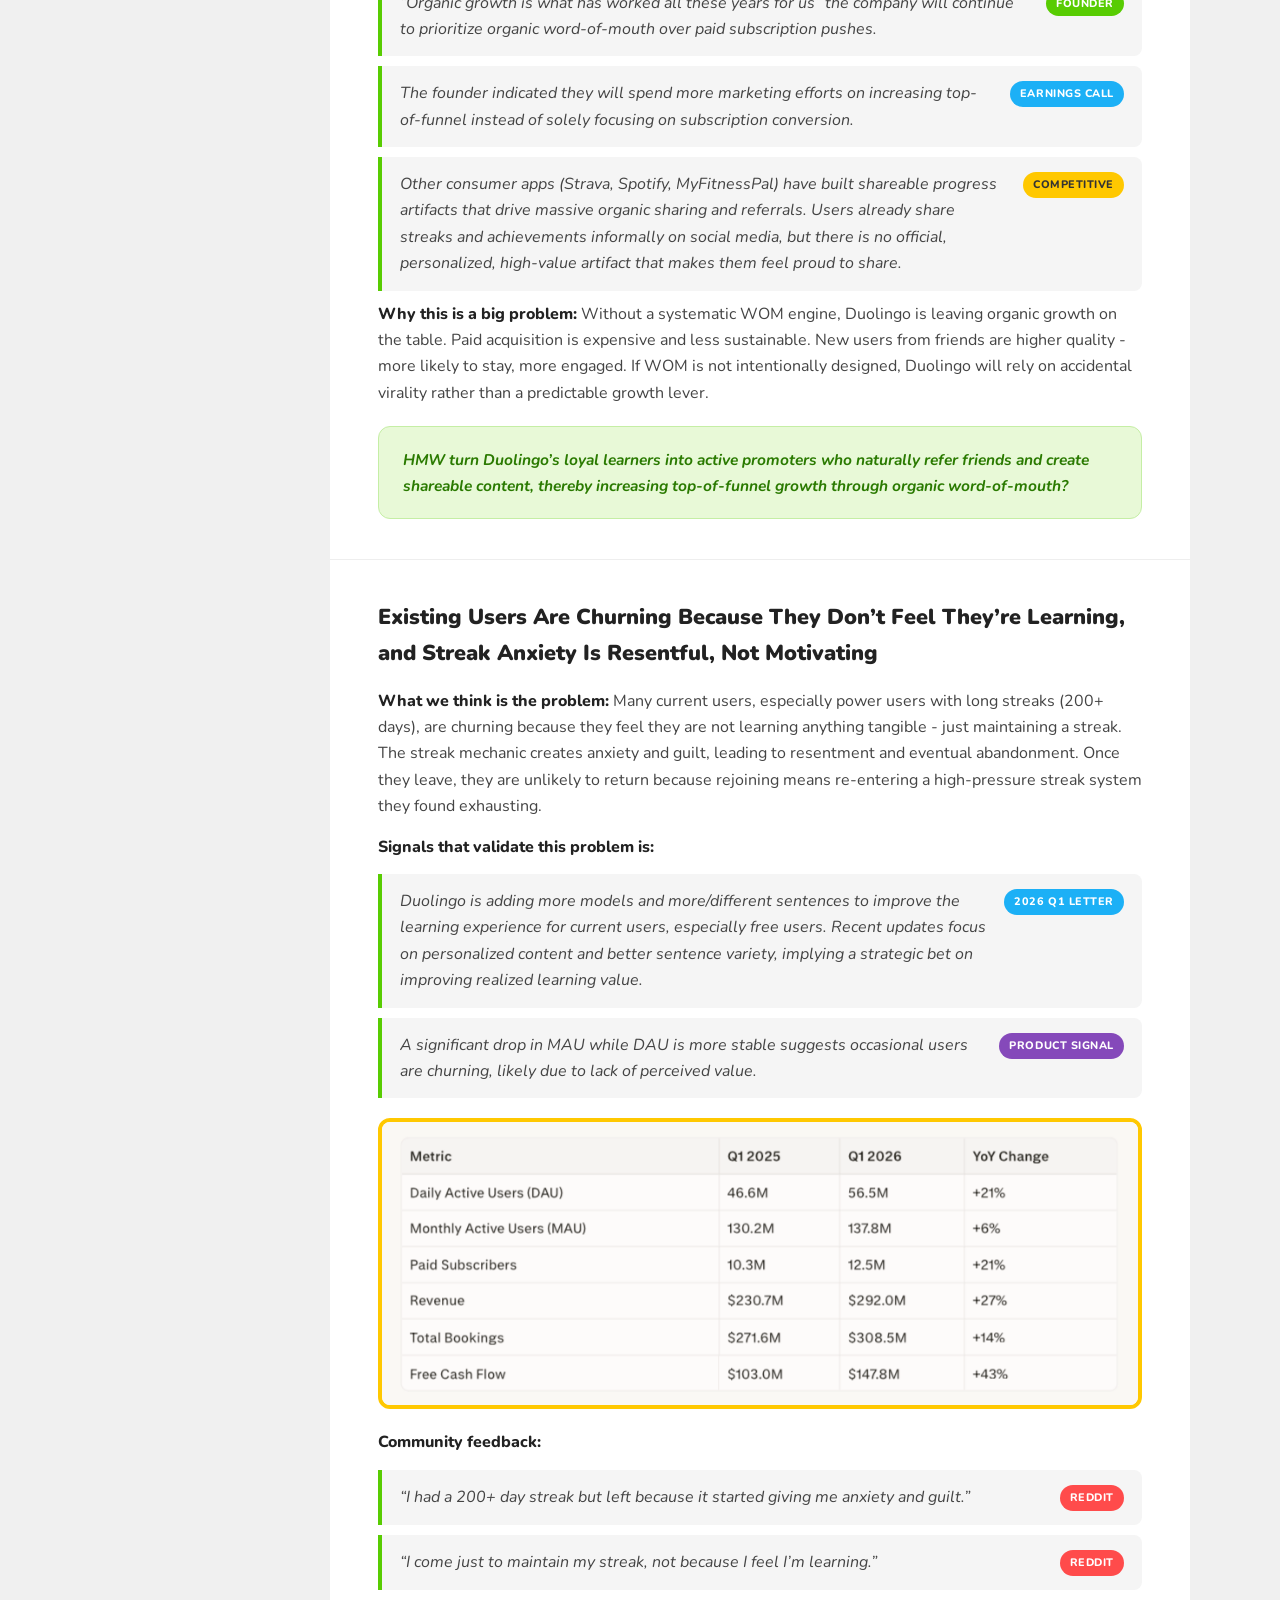
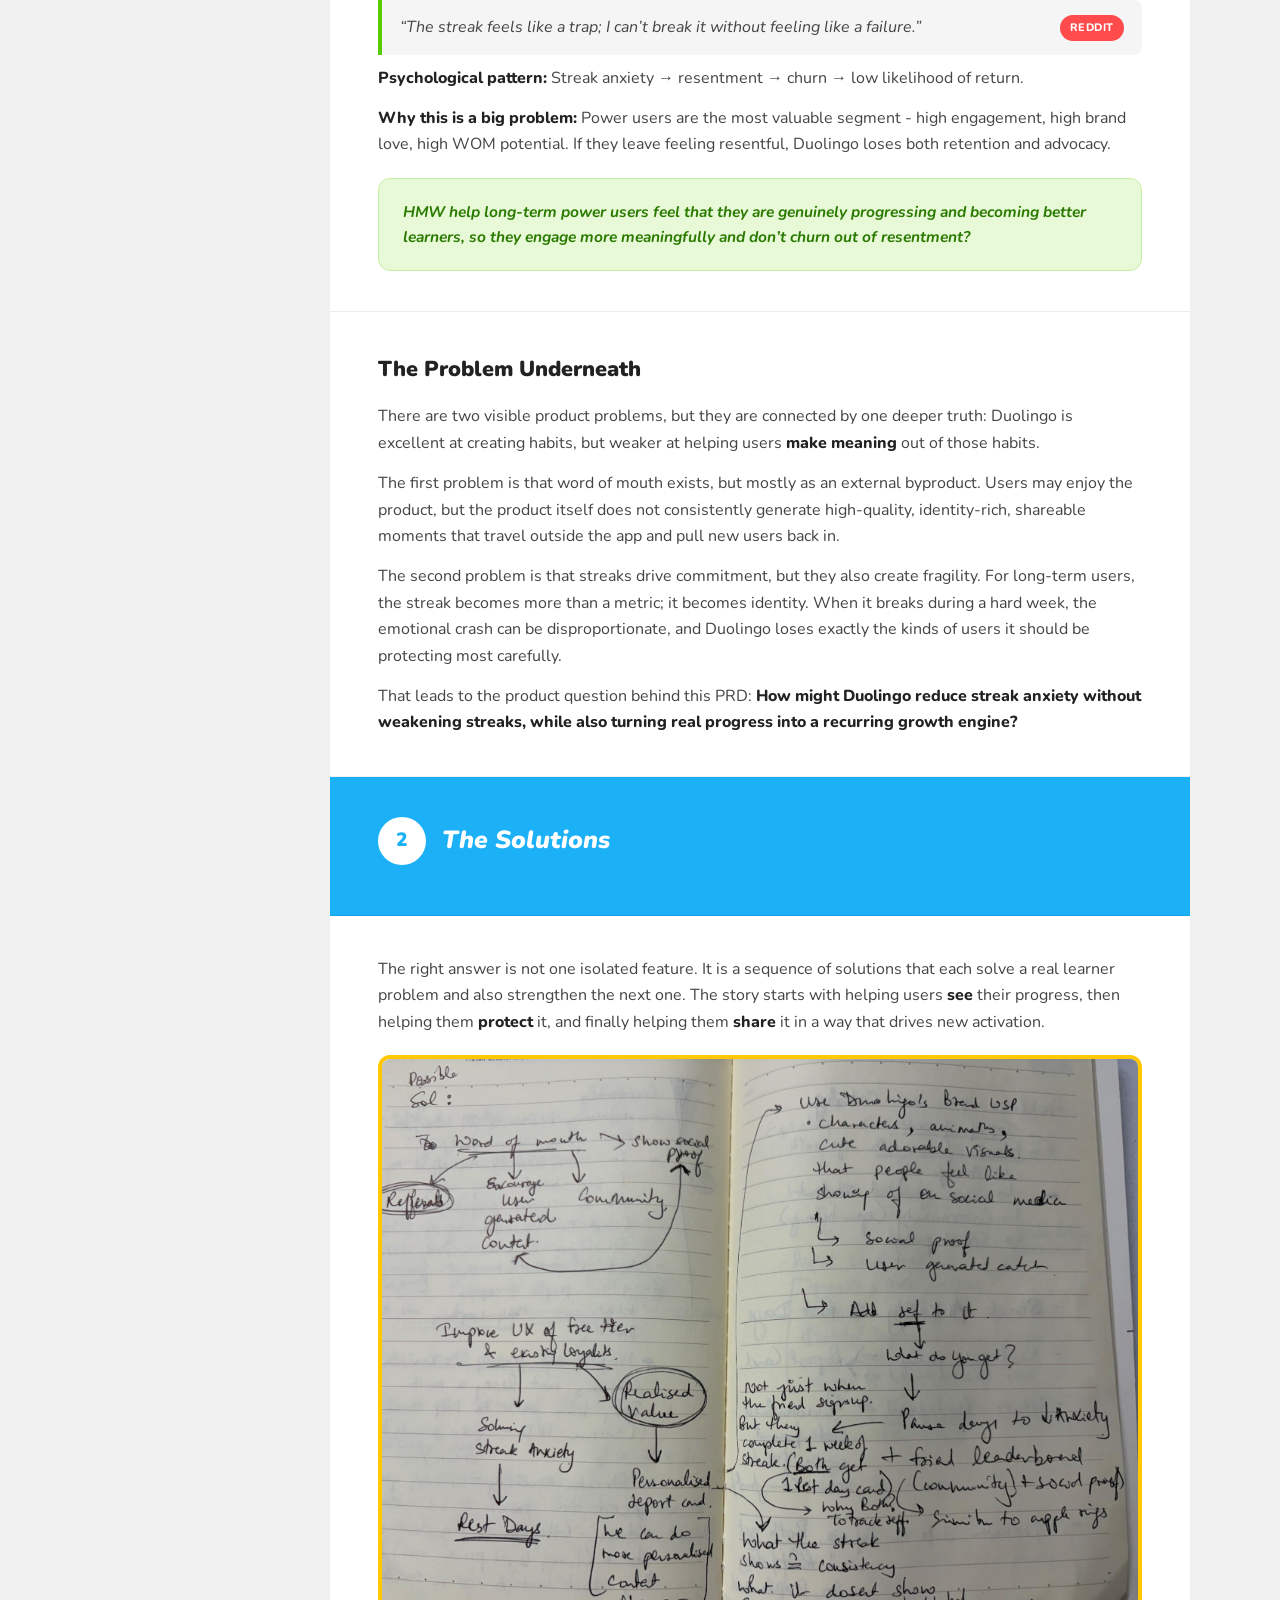
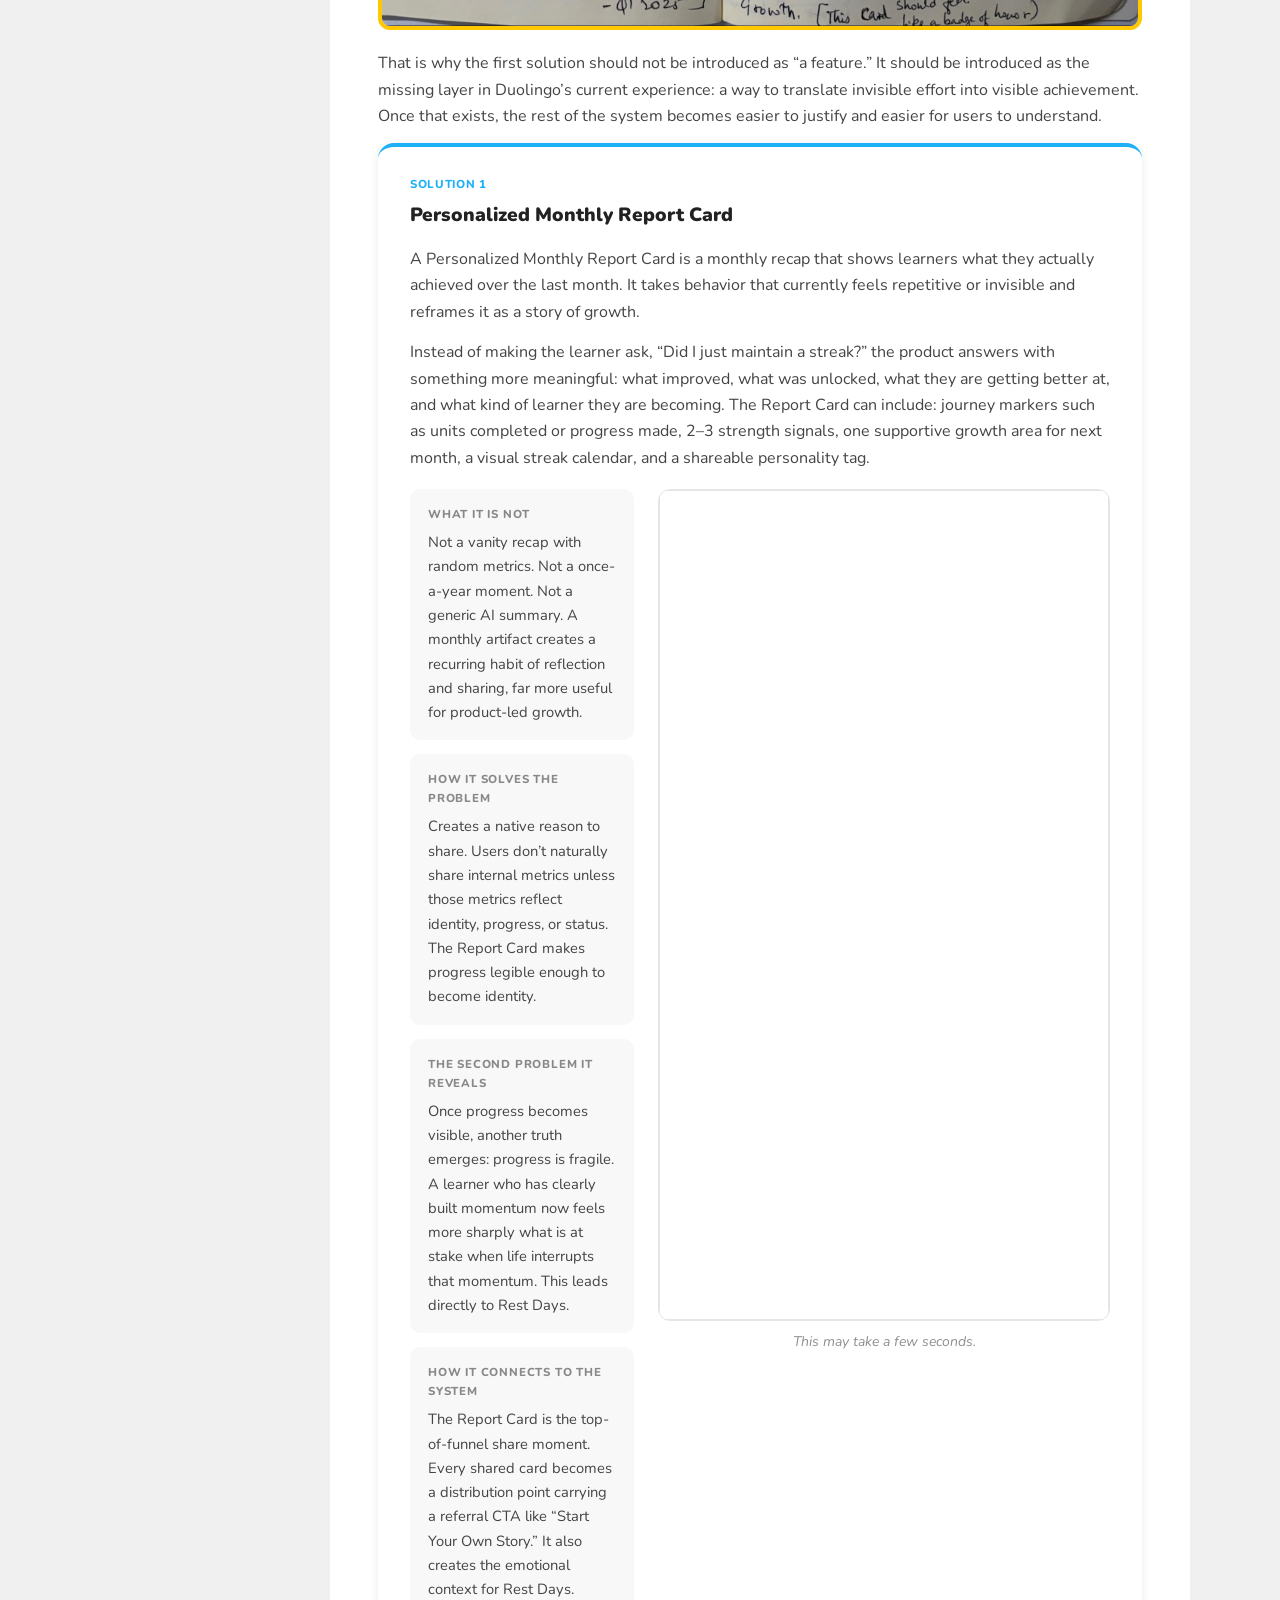
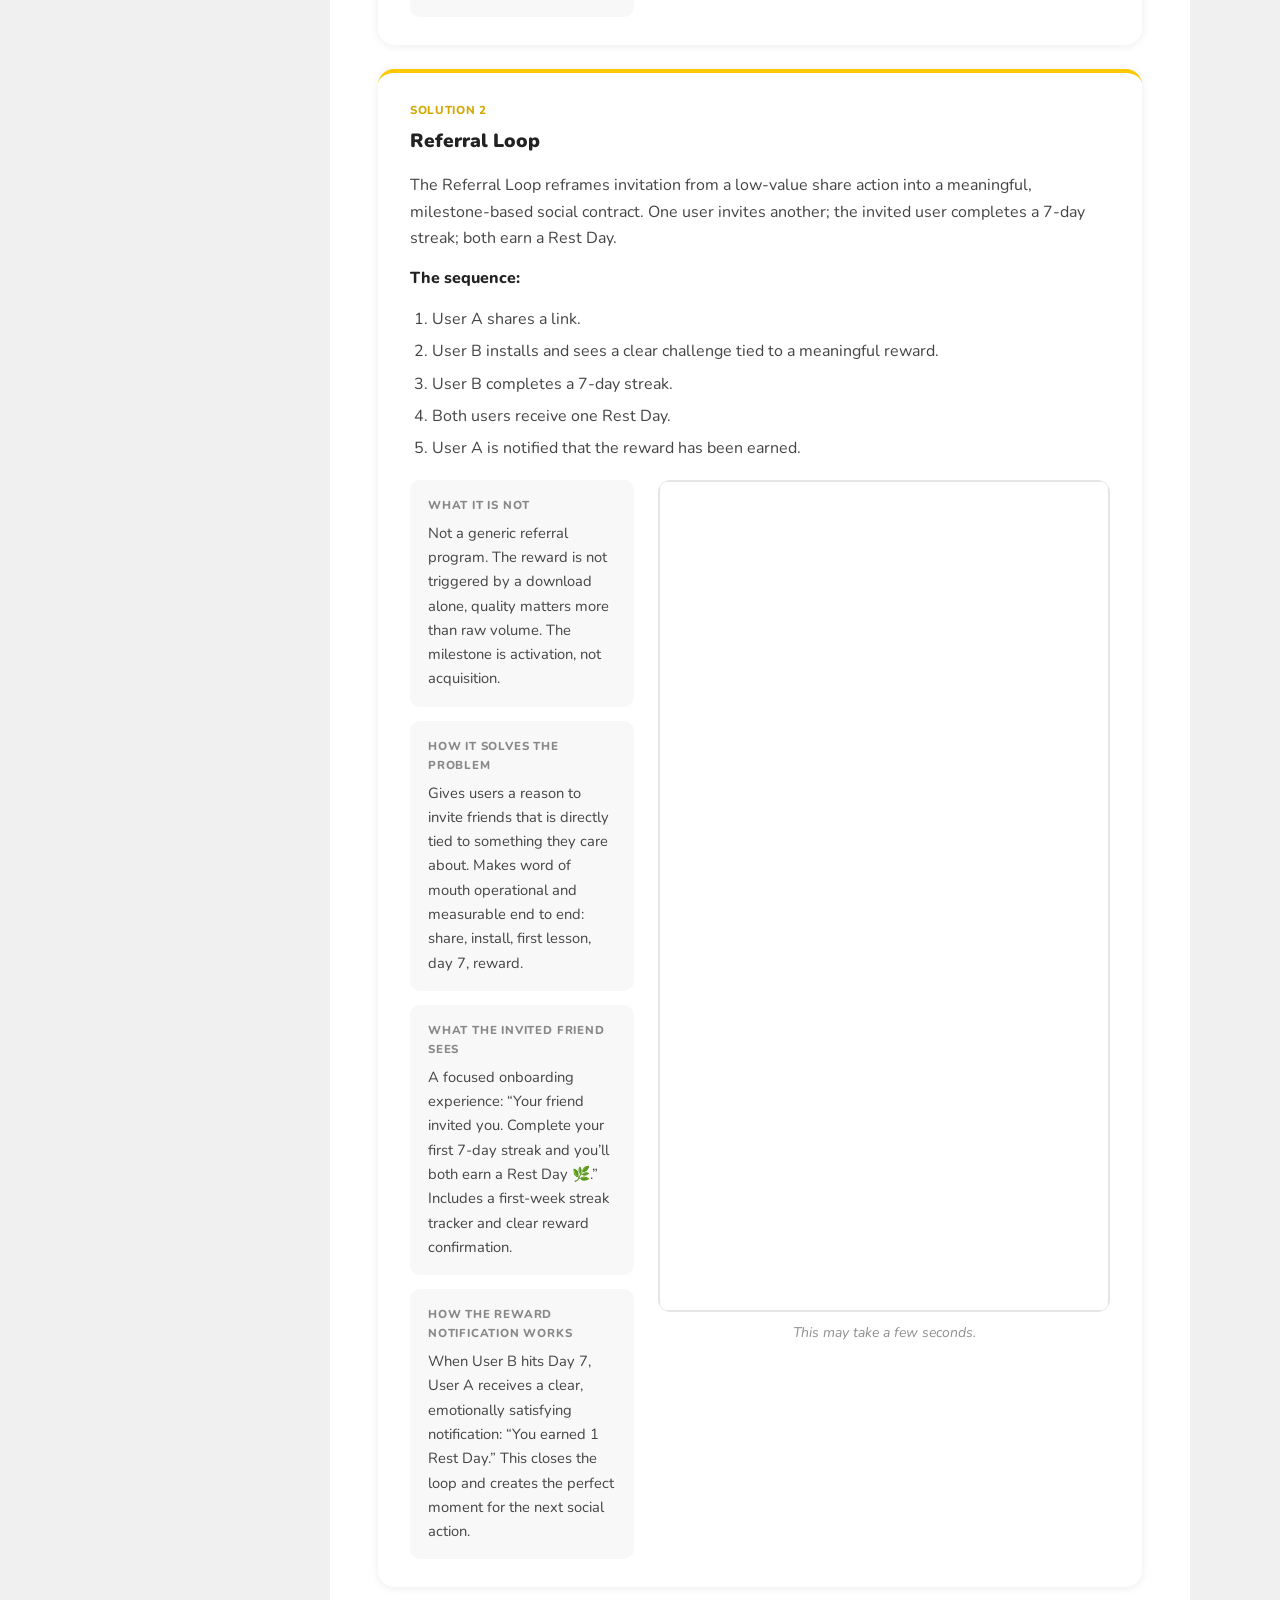
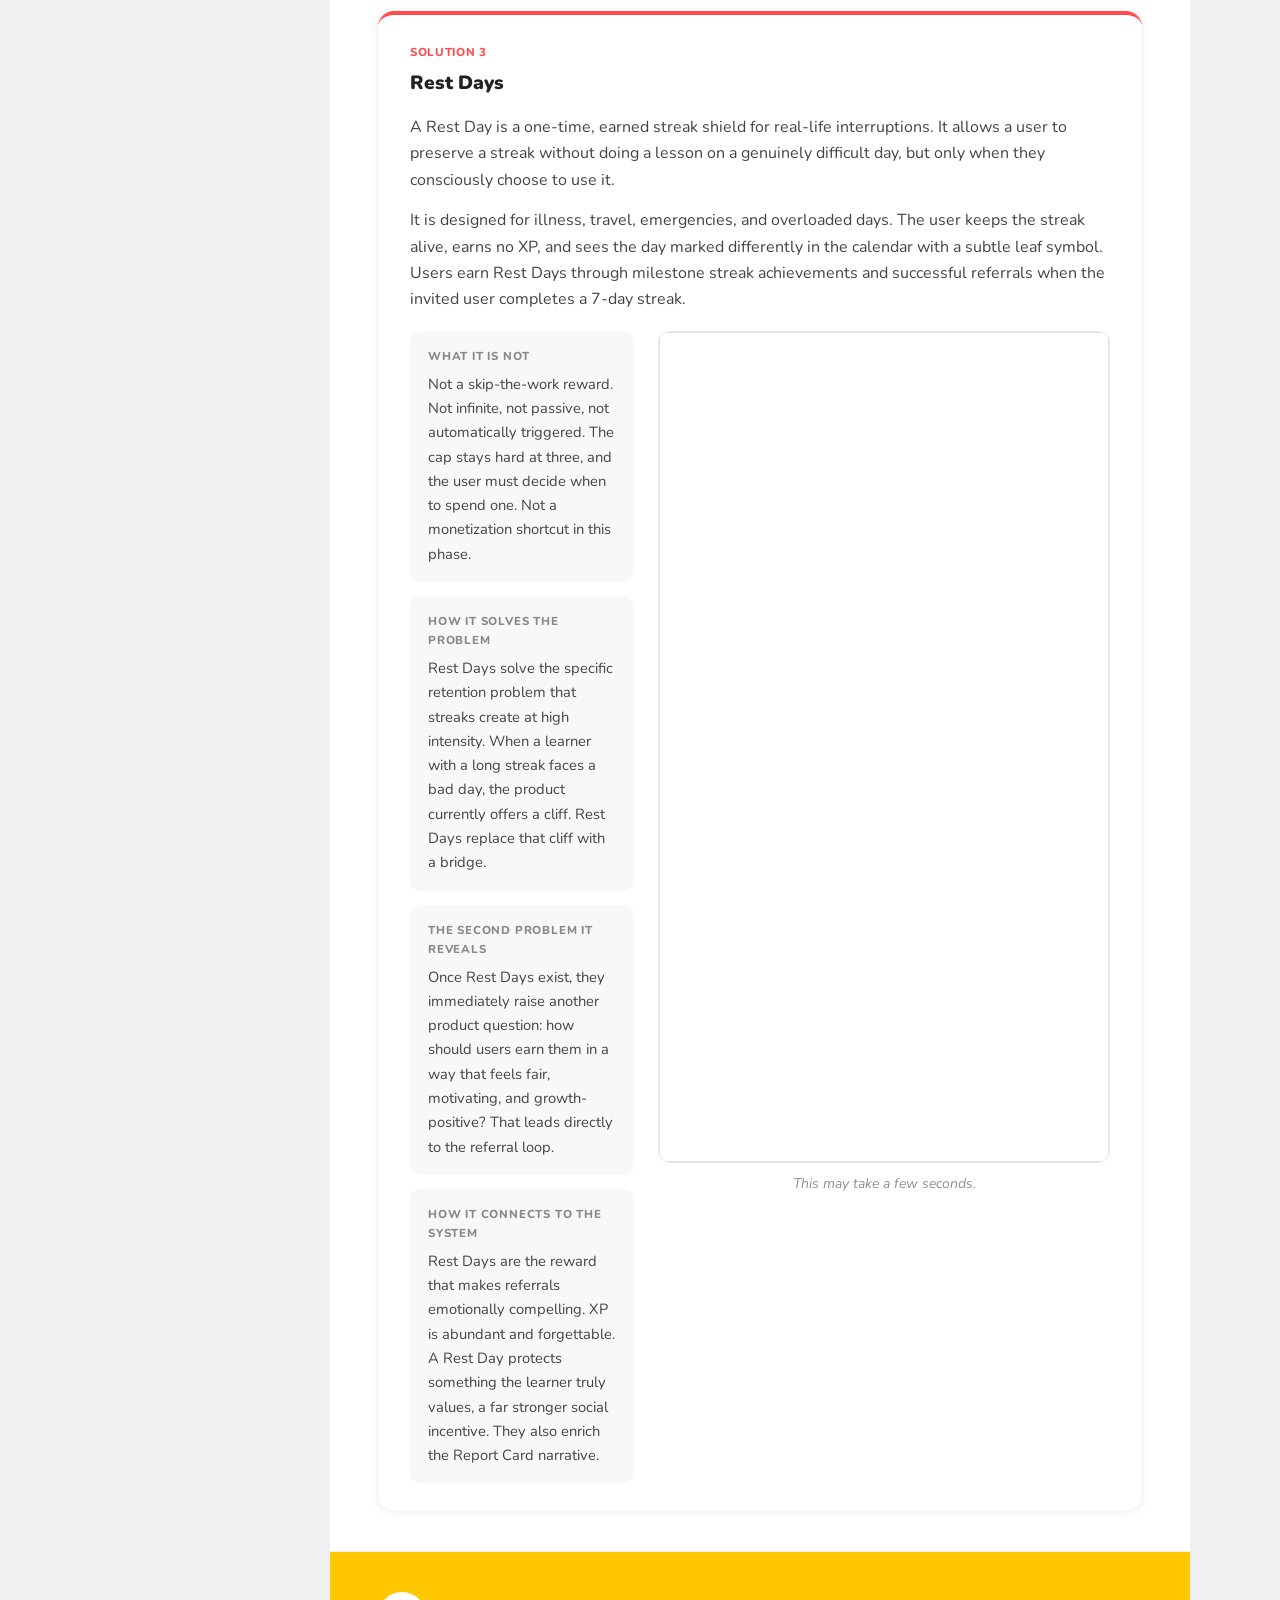
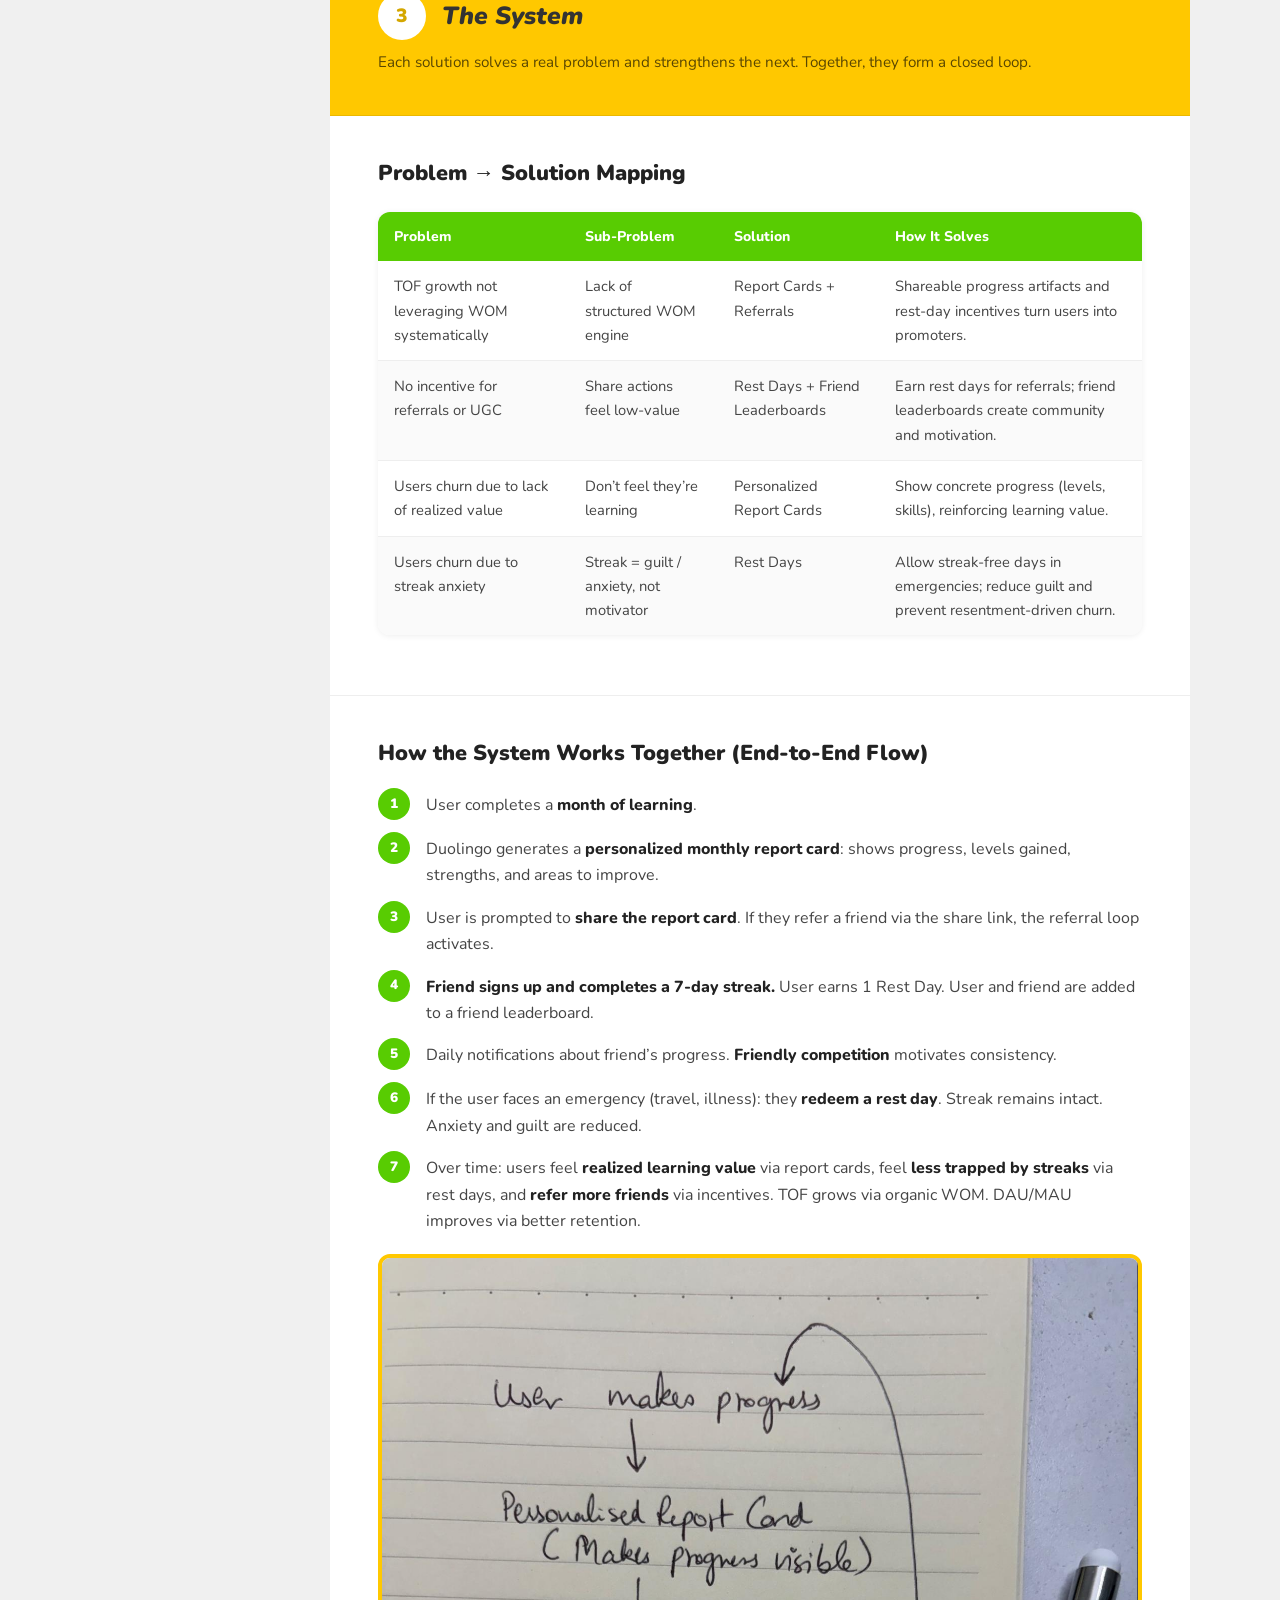
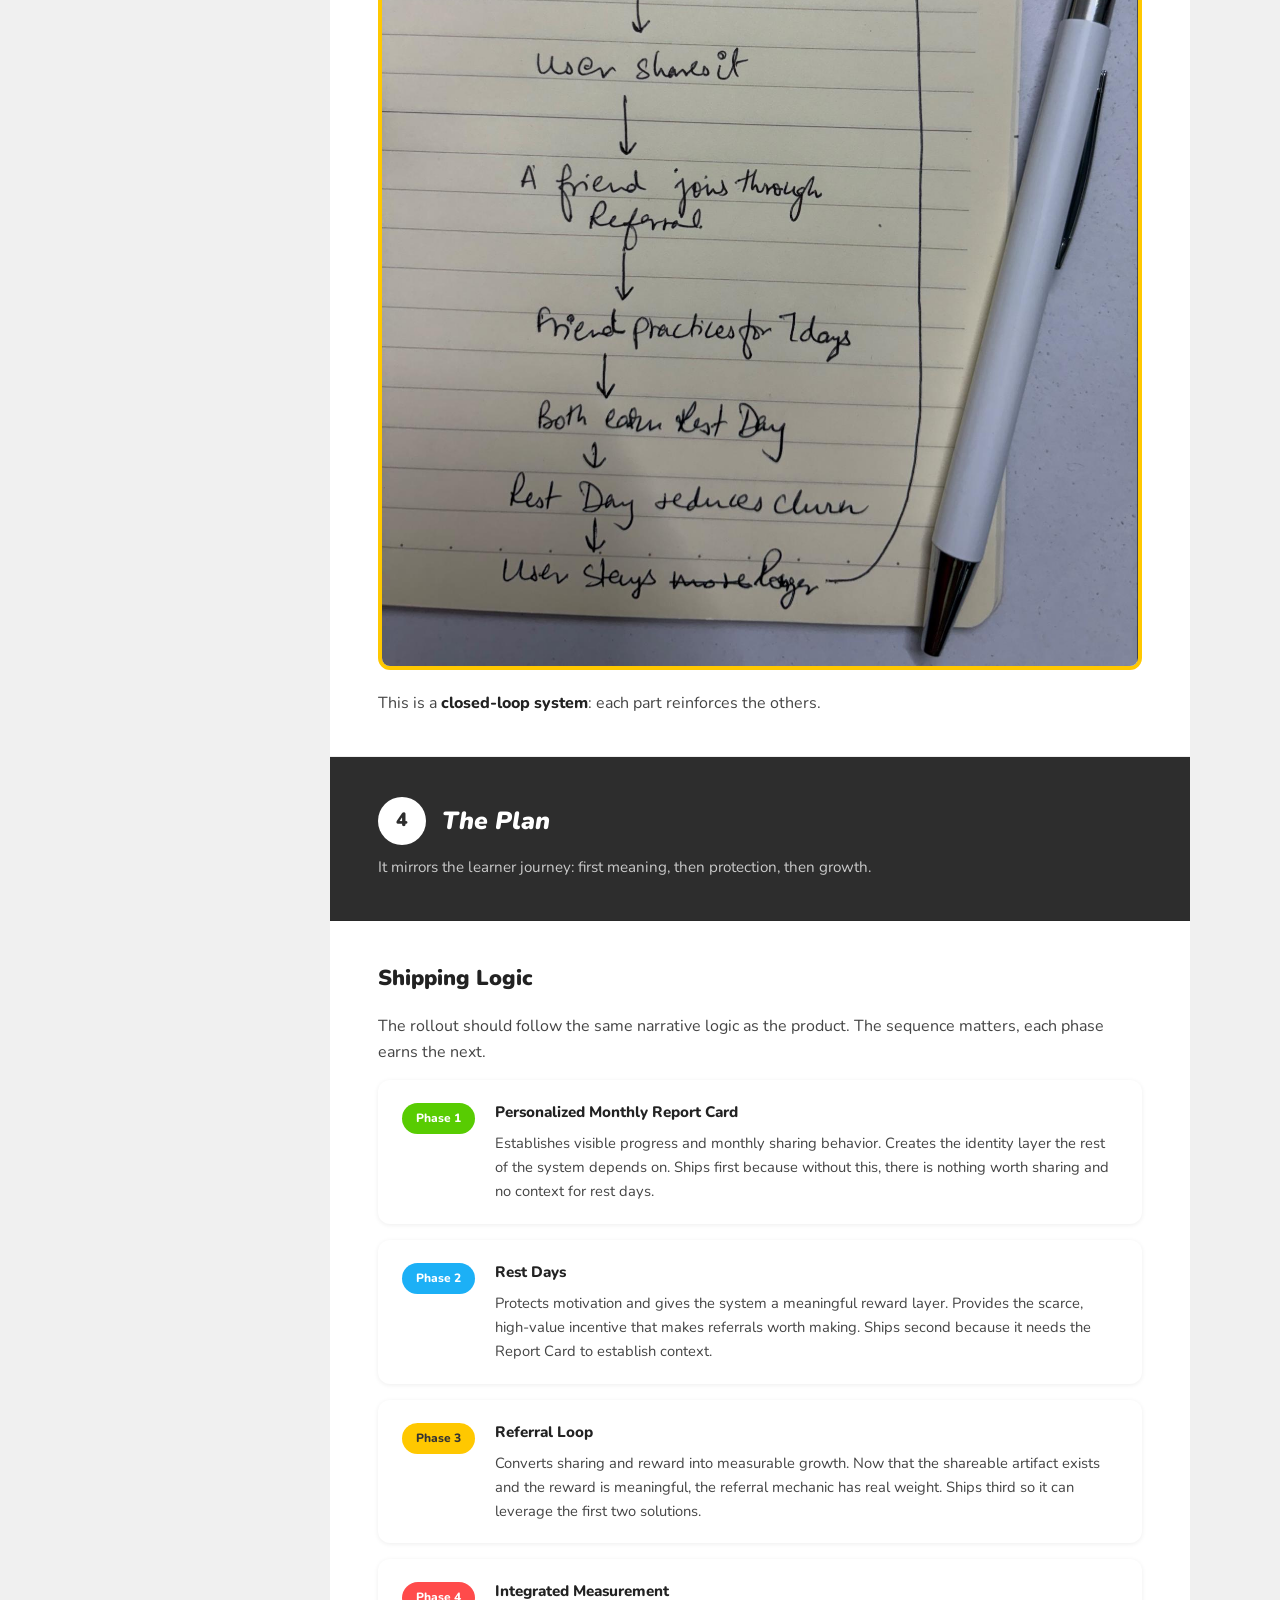
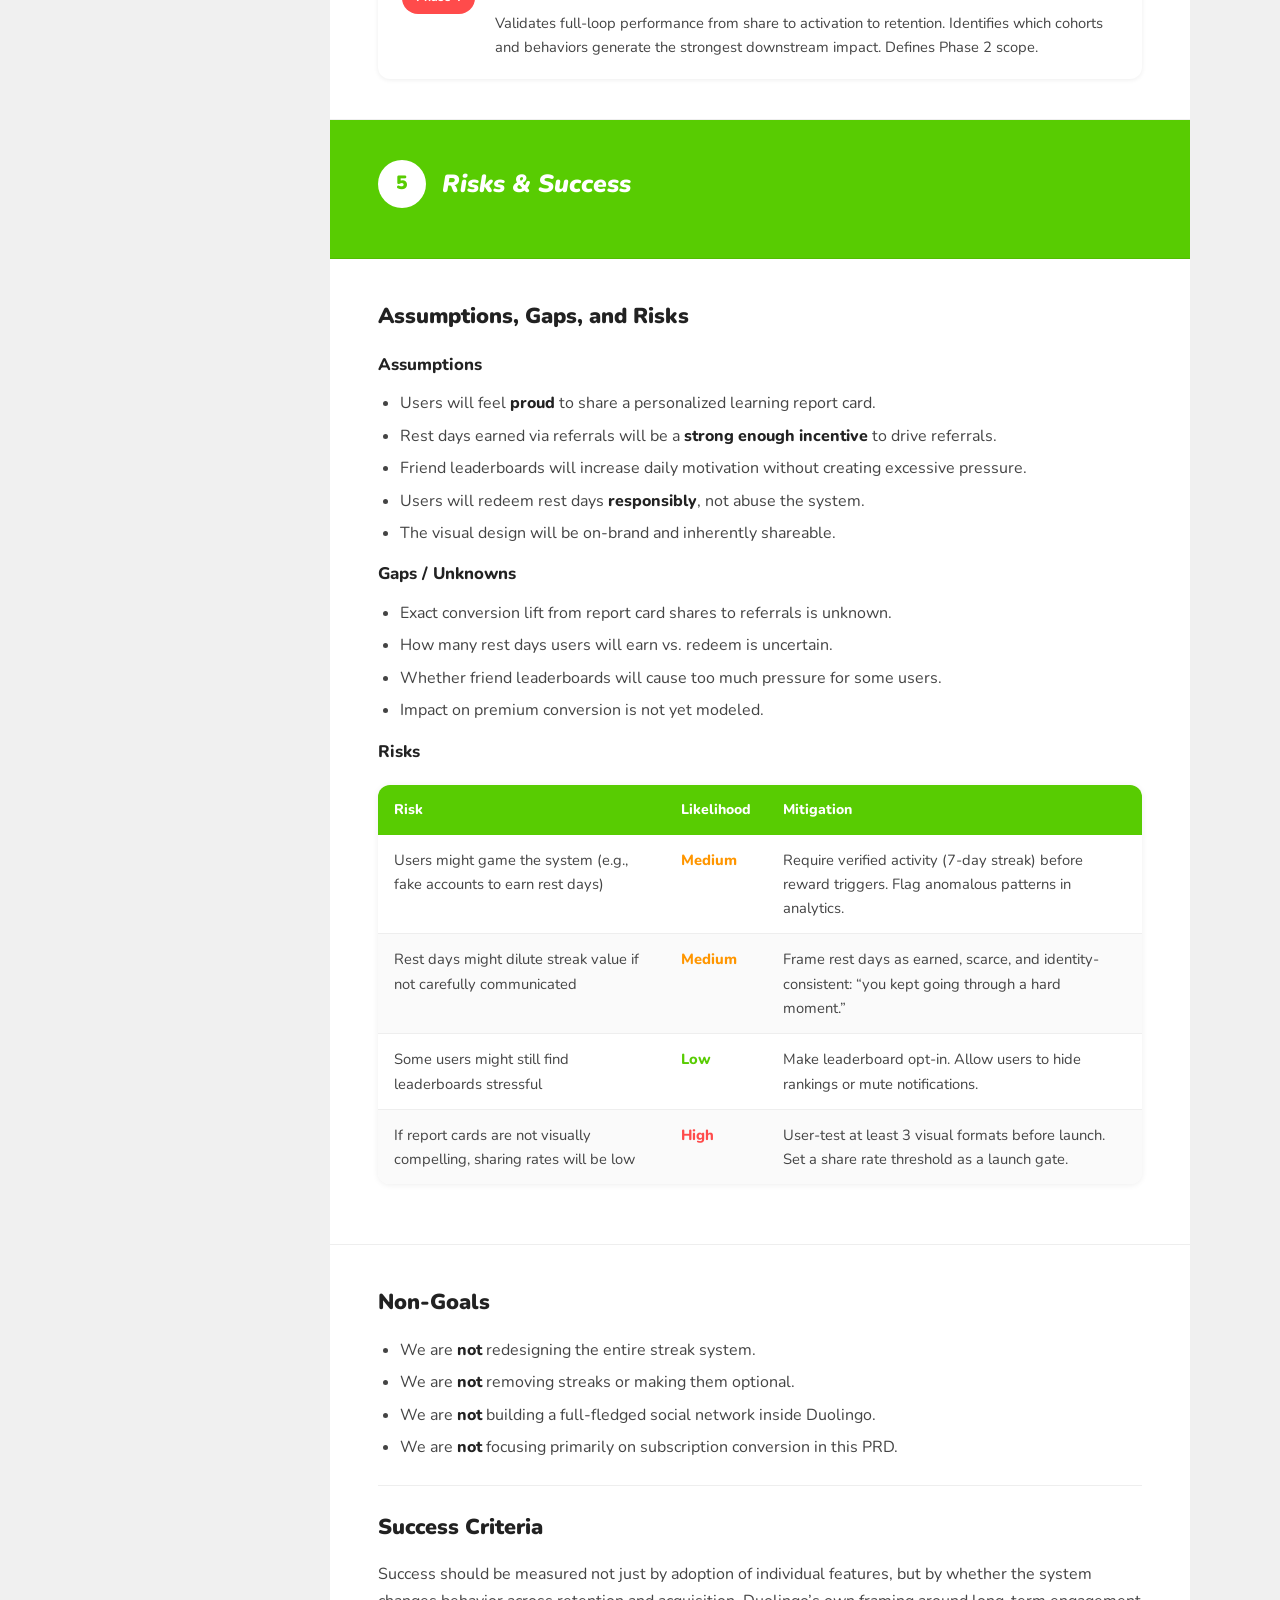
==== commit 31267514: "Rename Index.html to index.html" ====
--- a/index.html
+++ b/index.html
@@ -8,24 +8,22 @@
 </head>
 <body>
 
+<!-- Hamburger button — mobile only, fixed top-left -->
+<button id="toc-hamburger" class="toc-hamburger" aria-label="Open table of contents" aria-expanded="false" aria-controls="toc-nav">
+  <span></span><span></span><span></span>
+</button>
+
+<!-- Backdrop overlay — shown behind drawer on mobile -->
+<div id="toc-backdrop" class="toc-backdrop" aria-hidden="true"></div>
+
 <div class="layout">
 
   <!-- ============================================================
        TABLE OF CONTENTS SIDEBAR
   ============================================================ -->
-  <nav id="toc-nav" class="toc-sidebar" aria-labelledby="toc-heading">
-    <div class="toc-header">
-      <span id="toc-heading" class="toc-title">At a Glimse</span>
-      <button
-        id="toc-toggle"
-        class="toc-toggle-btn"
-        aria-expanded="false"
-        aria-controls="toc-list"
-        aria-label="Toggle table of contents">
-        <span class="toc-toggle-icon">&#9660;</span>
-      </button>
-    </div>
-    <div class="toc-divider"></div>
+  <nav id="toc-nav" class="toc-sidebar" aria-label="Page outline">
+    <!-- Close button — mobile only, inside drawer -->
+    <button id="toc-close" class="toc-close" aria-label="Close table of contents">&#215;</button>
     <ul id="toc-list" class="toc-list" role="list"></ul>
   </nav>
 
@@ -199,30 +197,36 @@
       <p>A Personalized Monthly Report Card is a monthly recap that shows learners what they actually achieved over the last month. It takes behavior that currently feels repetitive or invisible and reframes it as a story of growth.</p>
       <p>Instead of making the learner ask, &ldquo;Did I just maintain a streak?&rdquo; the product answers with something more meaningful: what improved, what was unlocked, what they are getting better at, and what kind of learner they are becoming. The Report Card can include: journey markers such as units completed or progress made, 2&ndash;3 strength signals, one supportive growth area for next month, a visual streak calendar, and a shareable personality tag.</p>
 
-      <div class="solution-sub">
-        <div class="sub-card">
-          <h4>What it is not</h4>
-          <p>Not a vanity recap with random metrics. Not a once-a-year moment. Not a generic AI summary. A monthly artifact creates a recurring habit of reflection and sharing, far more useful for product-led growth.</p>
-        </div>
-        <div class="sub-card">
-          <h4>How it solves the problem</h4>
-          <p>Creates a native reason to share. Users don&rsquo;t naturally share internal metrics unless those metrics reflect identity, progress, or status. The Report Card makes progress legible enough to become identity.</p>
-        </div>
-        <div class="sub-card">
-          <h4>The second problem it reveals</h4>
-          <p>Once progress becomes visible, another truth emerges: progress is fragile. A learner who has clearly built momentum now feels more sharply what is at stake when life interrupts that momentum. This leads directly to Rest Days.</p>
-        </div>
-        <div class="sub-card">
-          <h4>How it connects to the system</h4>
-          <p>The Report Card is the top-of-funnel share moment. Every shared card becomes a distribution point carrying a referral CTA like &ldquo;Start Your Own Story.&rdquo; It also creates the emotional context for Rest Days.</p>
-        </div>
-      </div>
-
-      <div class="figma-wrap">
-        <iframe
-          src="https://embed.figma.com/proto/wMuGGjtC8zzEtvblKIl3GL/Duolingo-prototype?node-id=1-104&p=f&scaling=scale-down&content-scaling=fixed&starting-point-node-id=1%3A2&show-proto-sidebar=1&page-id=0%3A1&embed-host=share"
-          allowfullscreen
-          title="Solution 1 Prototype: Report Card"></iframe>
+      <div class="solution-body">
+        <div class="solution-left">
+          <div class="solution-sub">
+            <div class="sub-card">
+              <h4>What it is not</h4>
+              <p>Not a vanity recap with random metrics. Not a once-a-year moment. Not a generic AI summary. A monthly artifact creates a recurring habit of reflection and sharing, far more useful for product-led growth.</p>
+            </div>
+            <div class="sub-card">
+              <h4>How it solves the problem</h4>
+              <p>Creates a native reason to share. Users don&rsquo;t naturally share internal metrics unless those metrics reflect identity, progress, or status. The Report Card makes progress legible enough to become identity.</p>
+            </div>
+            <div class="sub-card">
+              <h4>The second problem it reveals</h4>
+              <p>Once progress becomes visible, another truth emerges: progress is fragile. A learner who has clearly built momentum now feels more sharply what is at stake when life interrupts that momentum. This leads directly to Rest Days.</p>
+            </div>
+            <div class="sub-card">
+              <h4>How it connects to the system</h4>
+              <p>The Report Card is the top-of-funnel share moment. Every shared card becomes a distribution point carrying a referral CTA like &ldquo;Start Your Own Story.&rdquo; It also creates the emotional context for Rest Days.</p>
+            </div>
+          </div>
+        </div>
+        <div class="figma-col">
+          <div class="figma-wrap">
+            <iframe
+              style="border: 1px solid rgba(0, 0, 0, 0.1);" width="450" height="830"
+              src="https://embed.figma.com/proto/wMuGGjtC8zzEtvblKIl3GL/Duolingo-prototype?page-id=0%3A1&node-id=1-2&viewport=483%2C253%2C0.32&scaling=scale-down&content-scaling=fixed&starting-point-node-id=1%3A2&embed-host=share"
+              title="Solution 1 Prototype: Report Card" allowfullscreen></iframe>
+          </div>
+          <p class="figma-hint">This may take a few seconds.</p>
+        </div>
       </div>
     </div>
 
@@ -240,30 +244,36 @@
         <li>User A is notified that the reward has been earned.</li>
       </ol>
 
-      <div class="solution-sub">
-        <div class="sub-card">
-          <h4>What it is not</h4>
-          <p>Not a generic referral program. The reward is not triggered by a download alone, quality matters more than raw volume. The milestone is activation, not acquisition.</p>
-        </div>
-        <div class="sub-card">
-          <h4>How it solves the problem</h4>
-          <p>Gives users a reason to invite friends that is directly tied to something they care about. Makes word of mouth operational and measurable end to end: share, install, first lesson, day 7, reward.</p>
-        </div>
-        <div class="sub-card">
-          <h4>What the invited friend sees</h4>
-          <p>A focused onboarding experience: &ldquo;Your friend invited you. Complete your first 7-day streak and you&rsquo;ll both earn a Rest Day &#127807;.&rdquo; Includes a first-week streak tracker and clear reward confirmation.</p>
-        </div>
-        <div class="sub-card">
-          <h4>How the reward notification works</h4>
-          <p>When User B hits Day 7, User A receives a clear, emotionally satisfying notification: &ldquo;You earned 1 Rest Day.&rdquo; This closes the loop and creates the perfect moment for the next social action.</p>
-        </div>
-      </div>
-
-      <div class="figma-wrap">
-        <iframe
-          src="https://embed.figma.com/proto/wMuGGjtC8zzEtvblKIl3GL/Duolingo-prototype?node-id=3-151&p=f&scaling=scale-down&content-scaling=fixed&starting-point-node-id=3%3A145&show-proto-sidebar=1&page-id=0%3A1&embed-host=share"
-          allowfullscreen
-          title="Solution 2 Prototype: Referral Loop"></iframe>
+      <div class="solution-body">
+        <div class="solution-left">
+          <div class="solution-sub">
+            <div class="sub-card">
+              <h4>What it is not</h4>
+              <p>Not a generic referral program. The reward is not triggered by a download alone, quality matters more than raw volume. The milestone is activation, not acquisition.</p>
+            </div>
+            <div class="sub-card">
+              <h4>How it solves the problem</h4>
+              <p>Gives users a reason to invite friends that is directly tied to something they care about. Makes word of mouth operational and measurable end to end: share, install, first lesson, day 7, reward.</p>
+            </div>
+            <div class="sub-card">
+              <h4>What the invited friend sees</h4>
+              <p>A focused onboarding experience: &ldquo;Your friend invited you. Complete your first 7-day streak and you&rsquo;ll both earn a Rest Day &#127807;.&rdquo; Includes a first-week streak tracker and clear reward confirmation.</p>
+            </div>
+            <div class="sub-card">
+              <h4>How the reward notification works</h4>
+              <p>When User B hits Day 7, User A receives a clear, emotionally satisfying notification: &ldquo;You earned 1 Rest Day.&rdquo; This closes the loop and creates the perfect moment for the next social action.</p>
+            </div>
+          </div>
+        </div>
+        <div class="figma-col">
+          <div class="figma-wrap">
+            <iframe
+              style="border: 1px solid rgba(0, 0, 0, 0.1);" width="450" height="830"
+              src="https://embed.figma.com/proto/wMuGGjtC8zzEtvblKIl3GL/Duolingo-prototype?page-id=0%3A1&node-id=3-145&viewport=483%2C253%2C0.32&scaling=scale-down&content-scaling=fixed&starting-point-node-id=3%3A145&embed-host=share"
+              title="Solution 2 Prototype: Referral Loop" allowfullscreen></iframe>
+          </div>
+          <p class="figma-hint">This may take a few seconds.</p>
+        </div>
       </div>
     </div>
 
@@ -271,33 +281,39 @@
     <div class="solution-card red-top">
       <p class="solution-label">Solution 3</p>
       <h3>Rest Days</h3>
-      <p>A Rest Day is a one-time, earned streak shield for real-life interruptions. It allows a user to preserve a streak without doing a lesson on a genuinely difficult day -- but only when they consciously choose to use it.</p>
+      <p>A Rest Day is a one-time, earned streak shield for real-life interruptions. It allows a user to preserve a streak without doing a lesson on a genuinely difficult day, but only when they consciously choose to use it.</p>
       <p>It is designed for illness, travel, emergencies, and overloaded days. The user keeps the streak alive, earns no XP, and sees the day marked differently in the calendar with a subtle leaf symbol. Users earn Rest Days through milestone streak achievements and successful referrals when the invited user completes a 7-day streak.</p>
 
-      <div class="solution-sub">
-        <div class="sub-card">
-          <h4>What it is not</h4>
-          <p>Not a skip-the-work reward. Not infinite, not passive, not automatically triggered. The cap stays hard at three, and the user must decide when to spend one. Not a monetization shortcut in this phase.</p>
-        </div>
-        <div class="sub-card">
-          <h4>How it solves the problem</h4>
-          <p>Rest Days solve the specific retention problem that streaks create at high intensity. When a learner with a long streak faces a bad day, the product currently offers a cliff. Rest Days replace that cliff with a bridge.</p>
-        </div>
-        <div class="sub-card">
-          <h4>The second problem it reveals</h4>
-          <p>Once Rest Days exist, they immediately raise another product question: how should users earn them in a way that feels fair, motivating, and growth-positive? That leads directly to the referral loop.</p>
-        </div>
-        <div class="sub-card">
-          <h4>How it connects to the system</h4>
-          <p>Rest Days are the reward that makes referrals emotionally compelling. XP is abundant and forgettable. A Rest Day protects something the learner truly values -- a far stronger social incentive. They also enrich the Report Card narrative.</p>
-        </div>
-      </div>
-
-      <div class="figma-wrap">
-        <iframe
-          src="https://embed.figma.com/proto/wMuGGjtC8zzEtvblKIl3GL/Duolingo-prototype?node-id=1-7&p=f&scaling=scale-down&content-scaling=fixed&starting-point-node-id=1%3A47&show-proto-sidebar=1&page-id=0%3A1&embed-host=share"
-          allowfullscreen
-          title="Solution 3 Prototype: Rest Days"></iframe>
+      <div class="solution-body">
+        <div class="solution-left">
+          <div class="solution-sub">
+            <div class="sub-card">
+              <h4>What it is not</h4>
+              <p>Not a skip-the-work reward. Not infinite, not passive, not automatically triggered. The cap stays hard at three, and the user must decide when to spend one. Not a monetization shortcut in this phase.</p>
+            </div>
+            <div class="sub-card">
+              <h4>How it solves the problem</h4>
+              <p>Rest Days solve the specific retention problem that streaks create at high intensity. When a learner with a long streak faces a bad day, the product currently offers a cliff. Rest Days replace that cliff with a bridge.</p>
+            </div>
+            <div class="sub-card">
+              <h4>The second problem it reveals</h4>
+              <p>Once Rest Days exist, they immediately raise another product question: how should users earn them in a way that feels fair, motivating, and growth-positive? That leads directly to the referral loop.</p>
+            </div>
+            <div class="sub-card">
+              <h4>How it connects to the system</h4>
+              <p>Rest Days are the reward that makes referrals emotionally compelling. XP is abundant and forgettable. A Rest Day protects something the learner truly values, a far stronger social incentive. They also enrich the Report Card narrative.</p>
+            </div>
+          </div>
+        </div>
+        <div class="figma-col">
+          <div class="figma-wrap">
+            <iframe
+              style="border: 1px solid rgba(0, 0, 0, 0.1);" width="450" height="830"
+              src="https://embed.figma.com/proto/wMuGGjtC8zzEtvblKIl3GL/Duolingo-prototype?page-id=0%3A1&node-id=1-7&viewport=483%2C253%2C0.32&scaling=scale-down&content-scaling=fixed&starting-point-node-id=1%3A47&embed-host=share"
+              title="Solution 3 Prototype: Rest Days" allowfullscreen></iframe>
+          </div>
+          <p class="figma-hint">This may take a few seconds.</p>
+        </div>
       </div>
     </div>
 
@@ -412,7 +428,7 @@
   <!-- Shipping Logic -->
   <section class="section">
     <h2>Shipping Logic</h2>
-    <p>The rollout should follow the same narrative logic as the product. The sequence matters -- each phase earns the next.</p>
+    <p>The rollout should follow the same narrative logic as the product. The sequence matters, each phase earns the next.</p>
 
     <div class="phase-list">
       <div class="phase-item">
@@ -496,7 +512,7 @@
           <tr>
             <td>Rest days might dilute streak value if not carefully communicated</td>
             <td><span class="risk-medium">Medium</span></td>
-            <td>Frame rest days as earned, scarce, and identity-consistent -- &ldquo;you kept going through a hard moment.&rdquo;</td>
+            <td>Frame rest days as earned, scarce, and identity-consistent: &ldquo;you kept going through a hard moment.&rdquo;</td>
           </tr>
           <tr>
             <td>Some users might still find leaderboards stressful</td>
@@ -565,14 +581,86 @@
     <p>The three solutions work because they are sequenced around the learner&rsquo;s emotional arc: first, help them <strong>see</strong> their progress. Then help them <strong>protect</strong> it. Then help them <strong>share</strong> it. That sequence is the product logic. The features are just the execution.</p>
   </section>
 
+  <!-- ============================================================
+       SECTION BAND 06 - ABOUT ME
+  ============================================================ -->
+  <div class="section-band yellow">
+    <div class="section-band-title">
+      <div class="section-num">6</div>
+      <h2 data-toc>About me</h2>
+    </div>
+  </div>
+
+  <section class="section">
+
+    <!-- Row 1: GIF left + childhood story right -->
+    <div class="about-row">
+      <div class="about-col-1">
+        <img src="https://mastryin.swipepages.media/2024/6/63edd6ad39579b00113da9d2/test-ezgif-com-video-to-gif-converter.gif"
+             alt="Rakshita in action" class="about-photo">
+      </div>
+      <div class="about-col-1">
+        <p>Education has always been deeply personal to me&hellip;</p>
+        <p>As a child, I experienced firsthand how flawed education systems can shape the way we see ourselves. More importantly, I learned how much impact a great teacher and a great learning experience can have on someone&rsquo;s confidence and curiosity.</p>
+        <p>When learning is enjoyable and approachable, you fall in love with the subject. When it feels intimidating, you grow afraid of it. For me, that fear was Mathematics.</p>
+      </div>
+    </div>
+
+    <!-- Row 2: Professional journey left + teaching photo right -->
+    <div class="about-row">
+      <div class="about-col-1">
+        <p>That early experience shaped the way I think about education and ultimately the kind of work I chose to pursue.</p>
+        <p>Even in college, I naturally gravitated toward education-focused projects. My graduation project was about designing a home play kit for kids on the autism spectrum. Later, I worked on educational coloring books for children before eventually becoming a designer professionally.</p>
+        <p>Eventually, I became a designer professionally, but over time I realized that education was not just an interest - it was the space where I wanted to create impact.</p>
+        <p>As a UX designer, I could see how inaccessible education often felt. Good education usually came at the cost of time, money, or privilege, and I wanted to help change that. That belief eventually led me to build Mastry, where the entire focus was making UX education simpler, more accessible, and actually enjoyable for people who didn&rsquo;t have the luxury of going through traditional systems.</p>
+      </div>
+      <div class="about-col-1">
+        <img src="https://mastryin.swipepages.media/2024/6/63edd6ad39579b00113da9d2/screenshot-2022-04-12-at-1-56-48-pm-750.webp"
+             alt="Rakshita presenting" class="about-photo">
+      </div>
+    </div>
+
+    <!-- Row 3: Reading photo left + Duolingo inspiration right -->
+    <div class="about-row">
+      <div class="about-col-1">
+        <img src="https://mastryin.swipepages.media/2024/6/63edd6ad39579b00113da9d2/screenshot-2023-05-02-at-12-02-1.webp"
+             alt="Rakshita reading" class="about-photo">
+      </div>
+      <div class="about-col-1">
+        <p>The funny thing is, a lot of how I think about product and learning has been inspired by Duolingo for years. I still remember watching a TED Talk by Luis Von Ahn and being completely fascinated by the idea of making learning feel fun instead of intimidating.</p>
+        <p>That philosophy stuck with me.</p>
+        <p>Even today, when I give guest lectures or run workshops at universities, my biggest goal is simple: make people enjoy learning. I love turning complicated topics into something approachable, playful, and memorable, because when people have fun, they stay curious.</p>
+      </div>
+    </div>
+
+    <!-- Row 4: Closing message left + stage photo right -->
+    <div class="about-row">
+      <div class="about-col-1">
+        <p>And honestly, that&rsquo;s why I&rsquo;ve always admired Duolingo so much. You&rsquo;ve managed to make education feel less like pressure and more like play, without losing depth or impact.</p>
+        <p>I would love the opportunity to contribute to a company whose mission aligns so closely with my own lifelong motivation: making education accessible, joyful, and impactful at a global scale.</p>
+        <p>I genuinely believe this is the work I&rsquo;m meant to do, and I would be incredibly excited to help build the future of learning alongside your team.</p>
+        <div class="about-sig">
+          <p>- Rakshita<br>
+          <a href="mailto:Rakshita.product@gmail.com">Rakshita.product@gmail.com</a><br>
+          <a href="https://linkedin.com/in/guptarakshita/" target="_blank" rel="noopener noreferrer">linkedin.com/in/guptarakshita/</a></p>
+        </div>
+      </div>
+      <div class="about-col-1">
+        <img src="https://lh3.googleusercontent.com/d/1yNGSsNKYke7RRROQsc3q0h-DmH-yKawn"
+             alt="Rakshita on stage" class="about-photo">
+      </div>
+    </div>
+
+  </section>
+
 </div><!-- end .page -->
 
 </div><!-- end .layout -->
 
 <!-- Footer -->
 <footer class="footer">
-  <p>Based on publicly available information. Internal Duolingo metrics are estimates based on public benchmarks and industry standards, not absolute accurate values as they are not based on actual internal figures.</p>
-  <p>User quotes sourced from App Store reviews and Reddit. This proposal is built by Rakshita Gupta as part of a PM application to work with the Duolingo team.</p>
+  <p>This proposal is built by Rakshita Gupta as part of a PM application to work with the Duolingo team.</p>
+  <p>This project is based on limited context and knowledge. User quotes sourced from App Store reviews and Reddit.</p>
 </footer>
 
 <!-- Floating CTA -->
@@ -616,14 +704,36 @@
     h.id = id;
   });
 
-  /* ---- 3. Build TOC links ---- */
+  /* ---- 3. Build TOC links with Duolingo-style chevron ---- */
+  var NS = 'http://www.w3.org/2000/svg';
+  function makeChevron() {
+    var svg = document.createElementNS(NS, 'svg');
+    svg.setAttribute('viewBox', '0 0 7 11');
+    svg.setAttribute('fill', 'none');
+    svg.setAttribute('width', '7');
+    svg.setAttribute('height', '11');
+    svg.setAttribute('class', 'toc-chevron');
+    svg.setAttribute('aria-hidden', 'true');
+    var path = document.createElementNS(NS, 'path');
+    path.setAttribute('d', 'M1.48047 9.53809L5.52001 5.53853L1.48047 1.53809');
+    path.setAttribute('stroke', 'currentColor');
+    path.setAttribute('stroke-width', '1.5');
+    path.setAttribute('stroke-linecap', 'round');
+    path.setAttribute('stroke-linejoin', 'round');
+    svg.appendChild(path);
+    return svg;
+  }
+
   var links = [];
   headings.forEach(function (h) {
     var li = document.createElement('li');
     li.className = 'toc-item';
     var a = document.createElement('a');
     a.href = '#' + h.id;
-    a.textContent = h.textContent.trim();
+    var span = document.createElement('span');
+    span.textContent = h.textContent.trim();
+    a.appendChild(span);
+    a.appendChild(makeChevron());
     a.addEventListener('click', function (e) {
       e.preventDefault();
       document.getElementById(h.id).scrollIntoView({ behavior: 'smooth' });
@@ -668,16 +778,37 @@
 
   updateActive();
 
-  /* ---- 5. Mobile toggle ---- */
-  var btn = document.getElementById('toc-toggle');
-  if (btn) {
-    btn.addEventListener('click', function () {
-      var open = tocList.classList.toggle('toc-open');
-      btn.setAttribute('aria-expanded', String(open));
-      var icon = btn.querySelector('.toc-toggle-icon');
-      if (icon) icon.style.transform = open ? 'rotate(180deg)' : 'rotate(0deg)';
+  /* ---- Mobile hamburger / drawer ---- */
+  var hamburger = document.getElementById('toc-hamburger');
+  var backdrop  = document.getElementById('toc-backdrop');
+  var closeBtn  = document.getElementById('toc-close');
+  var drawer    = document.getElementById('toc-nav');
+
+  function openDrawer() {
+    drawer.classList.add('toc-open');
+    backdrop.classList.add('toc-open');
+    document.body.classList.add('toc-body-lock');
+    if (hamburger) hamburger.setAttribute('aria-expanded', 'true');
+  }
+
+  function closeDrawer() {
+    drawer.classList.remove('toc-open');
+    backdrop.classList.remove('toc-open');
+    document.body.classList.remove('toc-body-lock');
+    if (hamburger) hamburger.setAttribute('aria-expanded', 'false');
+  }
+
+  if (hamburger) hamburger.addEventListener('click', openDrawer);
+  if (closeBtn)  closeBtn.addEventListener('click', closeDrawer);
+  if (backdrop)  backdrop.addEventListener('click', closeDrawer);
+
+  /* Close drawer when tapping a link on mobile */
+  links.forEach(function (item) {
+    item.link.addEventListener('click', function () {
+      if (window.innerWidth <= 960) closeDrawer();
     });
-  }
+  });
+
 })();
 </script>
 
--- a/styles.css
+++ b/styles.css
@@ -4,6 +4,11 @@
    ============================================================ */
 
 @import url('https://fonts.googleapis.com/css2?family=Nunito:ital,wght@0,400;0,600;0,700;0,800;0,900;1,700;1,800;1,900&display=swap');
+
+/* ---- Smooth scroll ---- */
+html {
+  scroll-behavior: smooth;
+}
 
 /* ---- Reset ---- */
 *, ::before, ::after {
@@ -21,12 +26,95 @@
   line-height: 1.65;
 }
 
+/* ---- Layout: floating TOC card beside document ---- */
+.layout {
+  display: flex;
+  align-items: flex-start;
+  max-width: 1100px;
+  margin: 0 auto;
+  gap: 20px;
+}
+
 /* ---- Page Wrapper ---- */
 .page {
-  max-width: 860px;
-  margin: 0 auto;
+  flex: 1;
+  min-width: 0;
   background: #ffffff;
 }
+
+/* ---- Scroll offset for headings ---- */
+.page h1,
+.page h2,
+.page h3 {
+  scroll-margin-top: 32px;
+}
+
+/* ============================================================
+   FLOATING TOC CARD — Duolingo brand style
+   ============================================================ */
+
+.toc-sidebar {
+  width: 220px;
+  flex-shrink: 0;
+  align-self: flex-start;      /* card only as tall as its content */
+  position: sticky;
+  top: 24px;
+  background: #ffffff;
+  border: 1.5px solid #e5e5e5;
+  border-radius: 16px;
+  overflow: hidden;            /* clips children to rounded corners */
+}
+
+/* TOC list */
+.toc-list {
+  list-style: none;
+  padding: 0;
+  margin: 0;
+}
+
+.toc-item {
+  border-bottom: 1.5px solid #e5e5e5;
+}
+
+.toc-item:last-child {
+  border-bottom: none;
+}
+
+/* TOC links — Duolingo row layout with right-side chevron */
+.toc-item a {
+  display: flex;
+  align-items: center;
+  justify-content: space-between;
+  gap: 8px;
+  padding: 13px 14px 13px 18px;
+  font-size: 0.875rem;
+  font-weight: 800;
+  color: #3c3c3c;
+  text-decoration: none;
+  line-height: 1.3;
+  transition: background-color 0.12s, color 0.12s;
+}
+
+.toc-item a span { flex: 1; }
+
+.toc-item a:hover { background-color: #f7f7f7; }
+
+.toc-item a:focus-visible {
+  outline: 2px solid #58cc02;
+  outline-offset: -2px;
+}
+
+/* Chevron icon */
+.toc-chevron {
+  flex-shrink: 0;
+  opacity: 0.45;
+  transition: opacity 0.12s, color 0.12s;
+}
+
+/* Active — Duolingo green */
+.toc-item a.toc-active            { color: #58cc02; }
+.toc-item a.toc-active .toc-chevron { opacity: 0.75; }
+.toc-item a.toc-active:hover      { background-color: #f0fce8; }
 
 /* ---- Header ---- */
 .header {
@@ -333,6 +421,78 @@
   grid-column: 1 / -1;
 }
 
+/* ---- Hamburger button — desktop: hidden ---- */
+.toc-hamburger {
+  display: none;
+}
+
+/* ---- Backdrop — invisible/inactive on desktop ---- */
+.toc-backdrop {
+  position: fixed;
+  inset: 0;
+  background: rgba(0, 0, 0, 0.45);
+  z-index: 98;
+  opacity: 0;
+  pointer-events: none;
+  transition: opacity 0.25s;
+}
+
+.toc-backdrop.toc-open {
+  opacity: 1;
+  pointer-events: all;
+}
+
+/* ---- Drawer close button — desktop: hidden ---- */
+.toc-close {
+  display: none;
+}
+
+/* ---- Body scroll lock when drawer is open ---- */
+.toc-body-lock {
+  overflow: hidden;
+}
+
+/* ---- Solution card body: 4 cards left + prototype right ---- */
+.solution-body {
+  display: flex;
+  gap: 24px;
+  align-items: flex-start;
+  margin-top: 18px;
+}
+
+.solution-left {
+  flex: 1;
+  min-width: 0;
+}
+
+/* sub-cards inside solution-body: single column — left lane is ~226px, no room for 2 cols */
+.solution-body .solution-sub {
+  margin-top: 0;
+  grid-template-columns: 1fr;
+}
+
+/* figma-col: right-side flex column containing iframe + hint */
+.figma-col {
+  flex-shrink: 0;
+  display: flex;
+  flex-direction: column;
+  gap: 10px;
+}
+
+.figma-col .figma-wrap {
+  margin-top: 0;
+}
+
+/* Loading hint text below prototype */
+.figma-hint {
+  font-style: italic;
+  opacity: 0.6;
+  font-size: 0.875rem; /* 14px — 2px smaller than 16px body */
+  color: #444444;
+  text-align: center;
+  line-height: 1.5;
+}
+
 /* ---- Figma Embed ---- */
 .figma-wrap {
   margin-top: 24px;
@@ -341,11 +501,46 @@
   border: 1px solid rgba(0, 0, 0, 0.1);
 }
 
+/* Desktop: exact 450×830 as set in HTML attributes */
 .figma-wrap iframe {
   display: block;
+  width: 450px;
+  height: 830px;
+  border: none;
+}
+
+/* ---- About Me section ---- */
+.about-row {
+  display: flex;
+  gap: 32px;
+  align-items: flex-start;
+  margin-bottom: 40px;
+}
+
+.about-row:last-child { margin-bottom: 0; }
+
+/* All about-me columns are equal 50/50 — photos take half the container */
+.about-col-2 { flex: 1; min-width: 0; }
+.about-col-1 { flex: 1; min-width: 0; }
+
+.about-photo {
   width: 100%;
-  height: 450px;
-  border: none;
+  display: block;
+  border-radius: 20px;
+  object-fit: cover;
+}
+
+.about-sig {
+  margin-top: 24px;
+  font-style: italic;
+  font-weight: 700;
+  color: #444444;
+  line-height: 1.8;
+}
+
+.about-sig a {
+  color: #1cb0f6;
+  font-weight: 700;
 }
 
 /* ---- Content Images ---- */
@@ -529,6 +724,7 @@
 
 /* ---- Floating CTA Button ---- */
 .fab-container {
+  display: none; /* hidden for now — re-enable when needed */
   position: fixed;
   bottom: 32px;
   left: 50%;
@@ -588,6 +784,94 @@
   margin-bottom: 0;
 }
 
+/* ---- Responsive: hamburger drawer below 960px ---- */
+@media (max-width: 960px) {
+
+  /* Layout: TOC is fixed/out-of-flow, page fills full width */
+  .layout {
+    flex-direction: column;
+    gap: 0;
+    max-width: 860px;
+  }
+
+  /* TOC becomes a fixed left drawer */
+  .toc-sidebar {
+    position: fixed;
+    top: 0;
+    left: 0;
+    width: 280px;
+    height: 100vh;
+    height: 100dvh;
+    border-radius: 0 16px 16px 0;
+    border: 1.5px solid #e5e5e5;
+    border-left: none;
+    transform: translateX(-100%);
+    transition: transform 0.28s cubic-bezier(0.4, 0, 0.2, 1);
+    z-index: 100;
+    overflow-y: auto;
+    padding-top: 56px;
+    box-shadow: 4px 0 24px rgba(0, 0, 0, 0.12);
+    background: #ffffff;
+  }
+
+  .toc-sidebar.toc-open {
+    transform: translateX(0);
+  }
+
+  /* Hamburger button */
+  .toc-hamburger {
+    display: flex;
+    flex-direction: column;
+    justify-content: center;
+    align-items: center;
+    gap: 5px;
+    position: fixed;
+    top: 14px;
+    left: 14px;
+    z-index: 101;
+    width: 44px;
+    height: 44px;
+    background: #ffffff;
+    border: 1.5px solid #e5e5e5;
+    border-radius: 12px;
+    cursor: pointer;
+    box-shadow: 0 2px 10px rgba(0, 0, 0, 0.10);
+    padding: 0;
+  }
+
+  .toc-hamburger span {
+    display: block;
+    width: 18px;
+    height: 2px;
+    background: #3c3c3c;
+    border-radius: 2px;
+  }
+
+  /* Close (×) button inside drawer */
+  .toc-close {
+    display: flex;
+    align-items: center;
+    justify-content: center;
+    position: absolute;
+    top: 12px;
+    right: 12px;
+    width: 32px;
+    height: 32px;
+    background: none;
+    border: none;
+    cursor: pointer;
+    font-size: 1.6rem;
+    color: #888888;
+    border-radius: 8px;
+    line-height: 1;
+    transition: background-color 0.12s, color 0.12s;
+  }
+
+  .toc-close:hover { background: #f0f0f0; color: #333333; }
+
+  .toc-item a { padding: 13px 18px; }
+}
+
 /* ---- Responsive ---- */
 @media (max-width: 640px) {
   .section,
@@ -629,8 +913,23 @@
     gap: 10px;
   }
 
+  .solution-body {
+    flex-direction: column;
+  }
+
+  .solution-body .solution-sub {
+    grid-template-columns: 1fr;
+  }
+
   .figma-wrap iframe {
-    height: 320px;
+    width: 100%;
+    height: auto;
+    aspect-ratio: 9 / 16;
+  }
+
+  .about-row {
+    flex-direction: column;
+    gap: 20px;
   }
 
   .footer {
